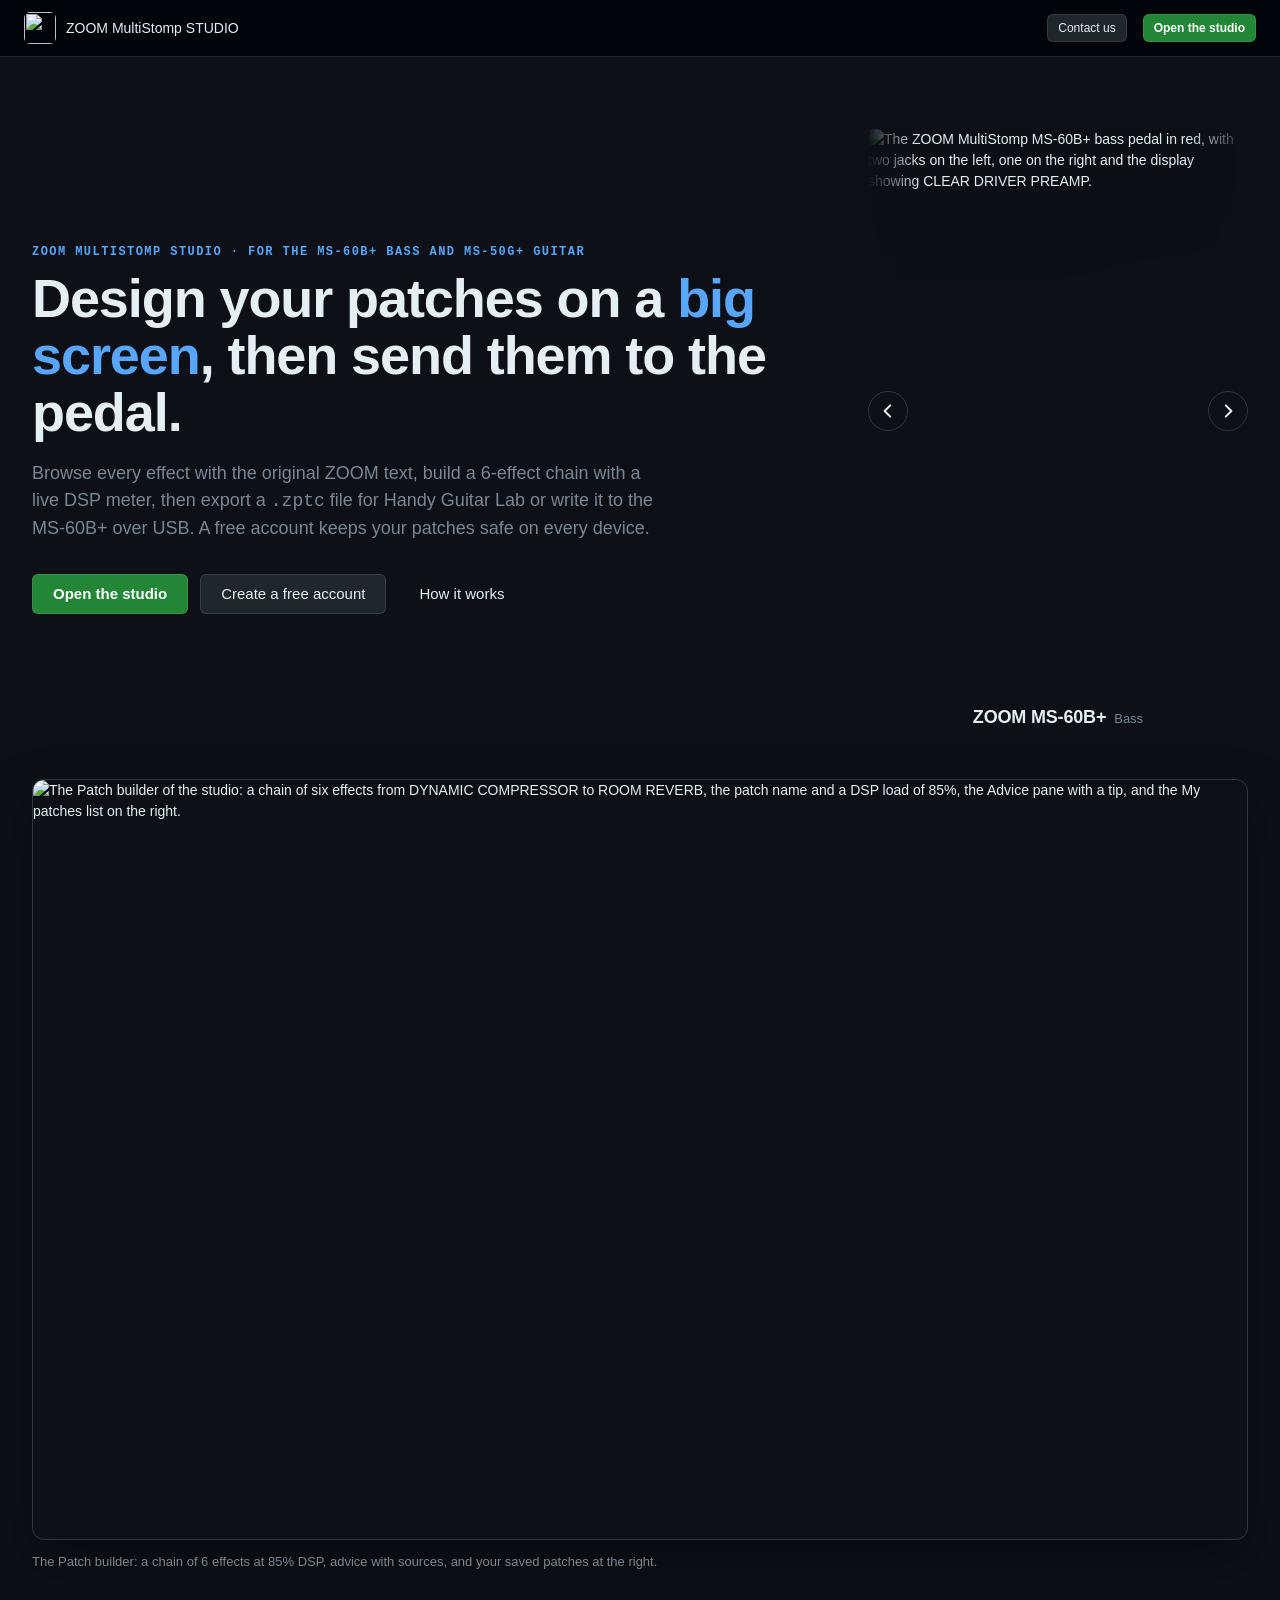
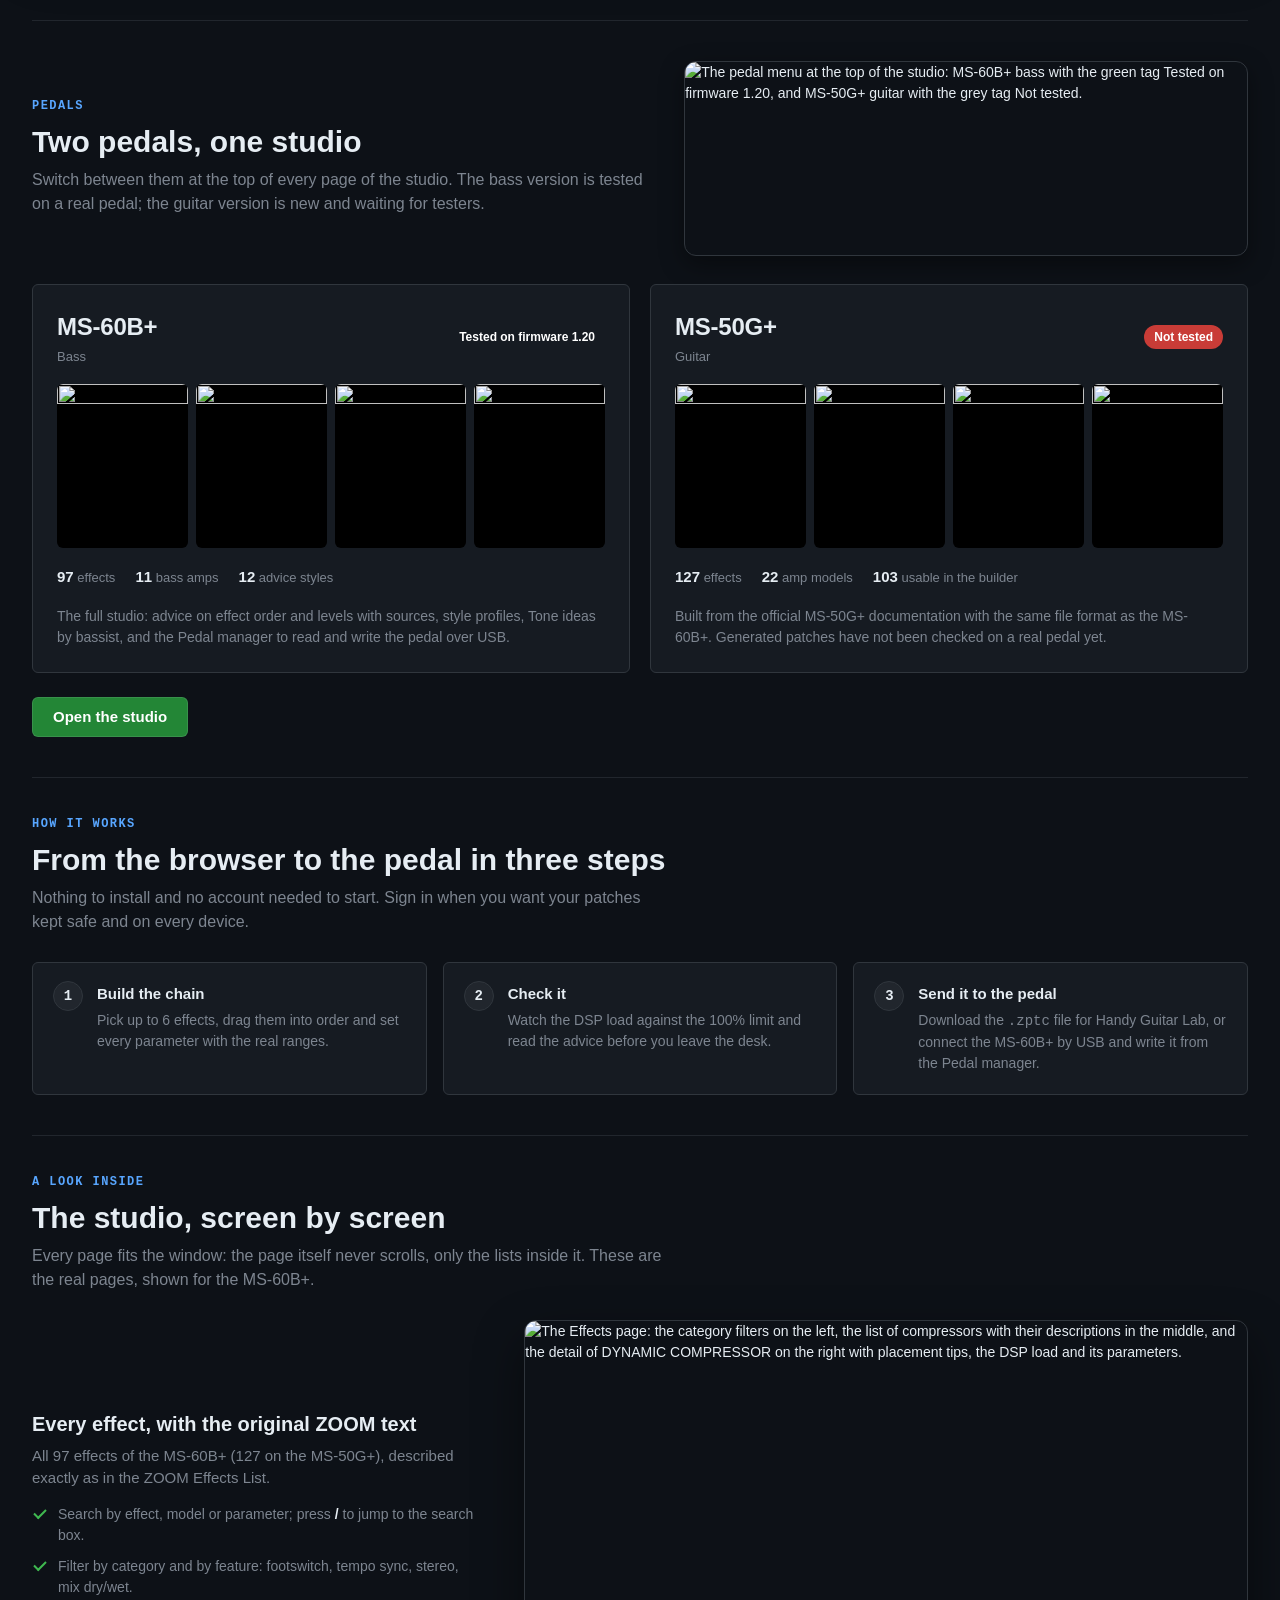
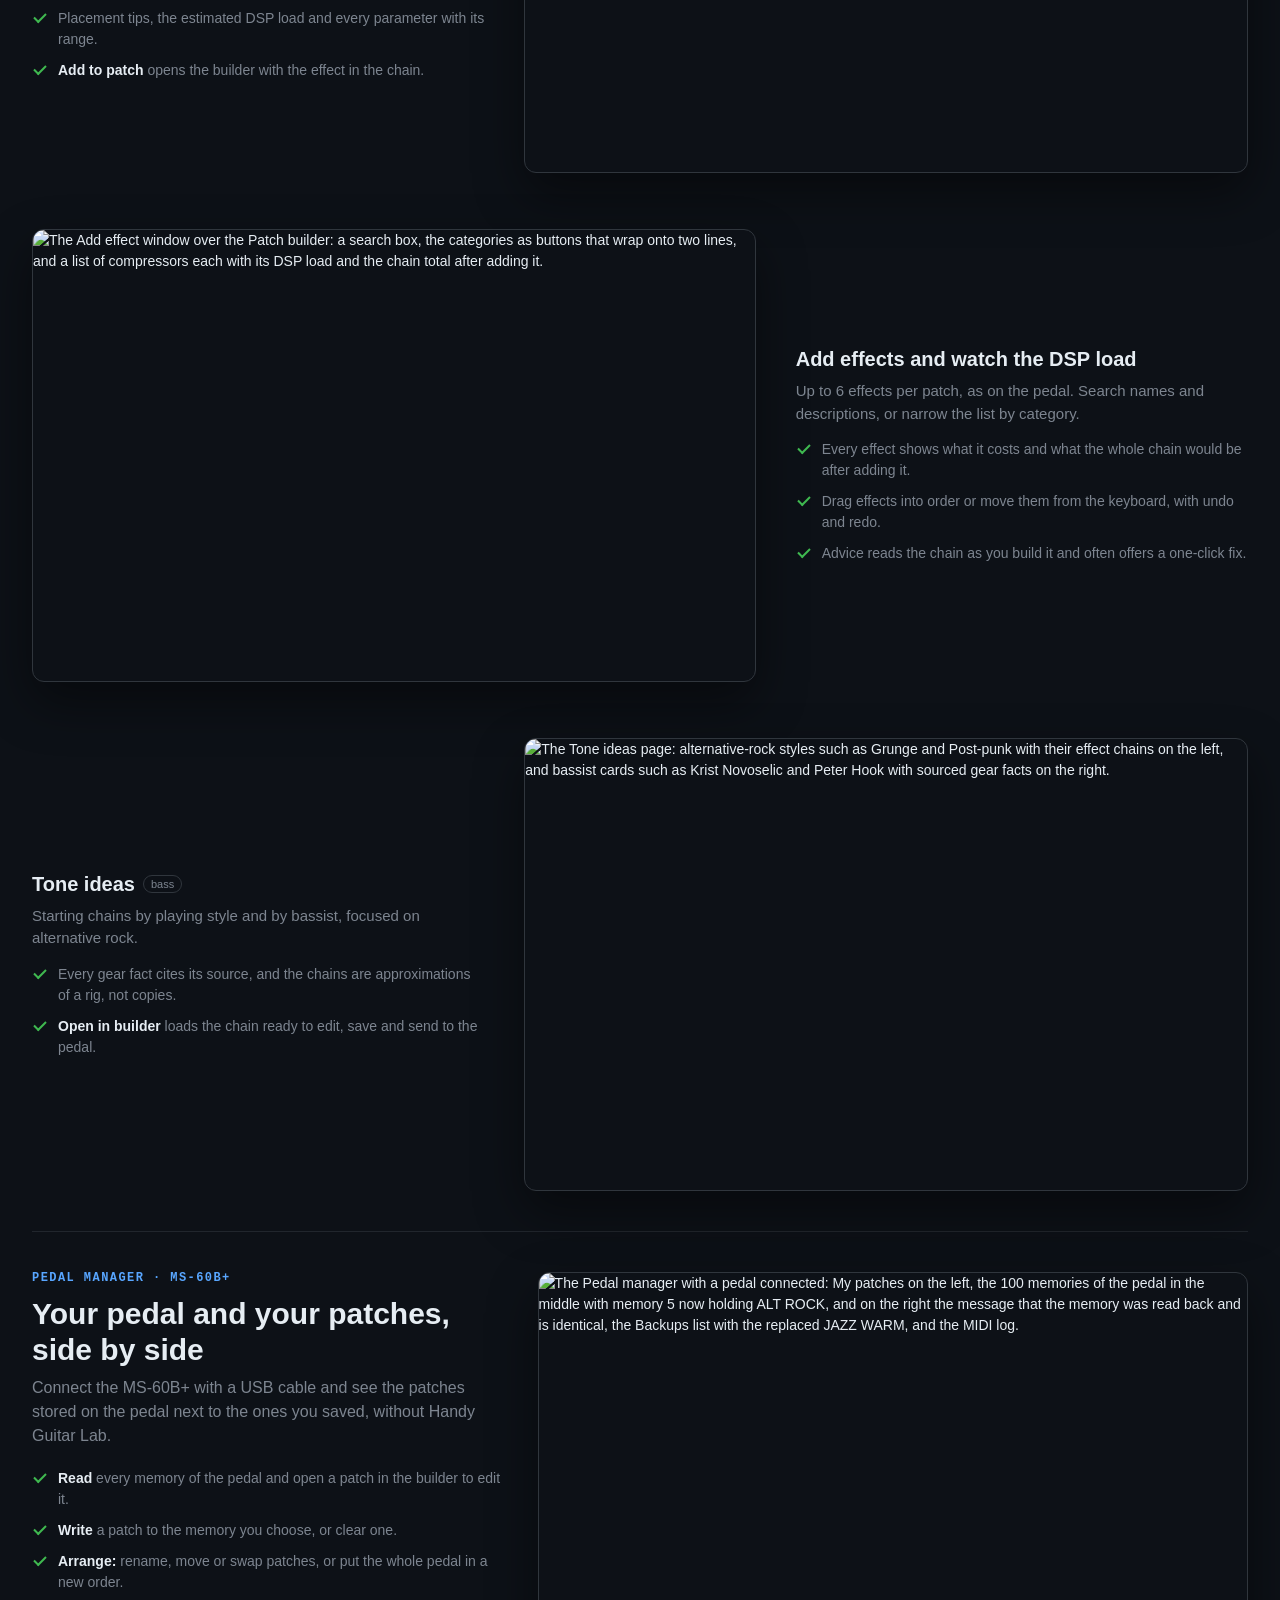
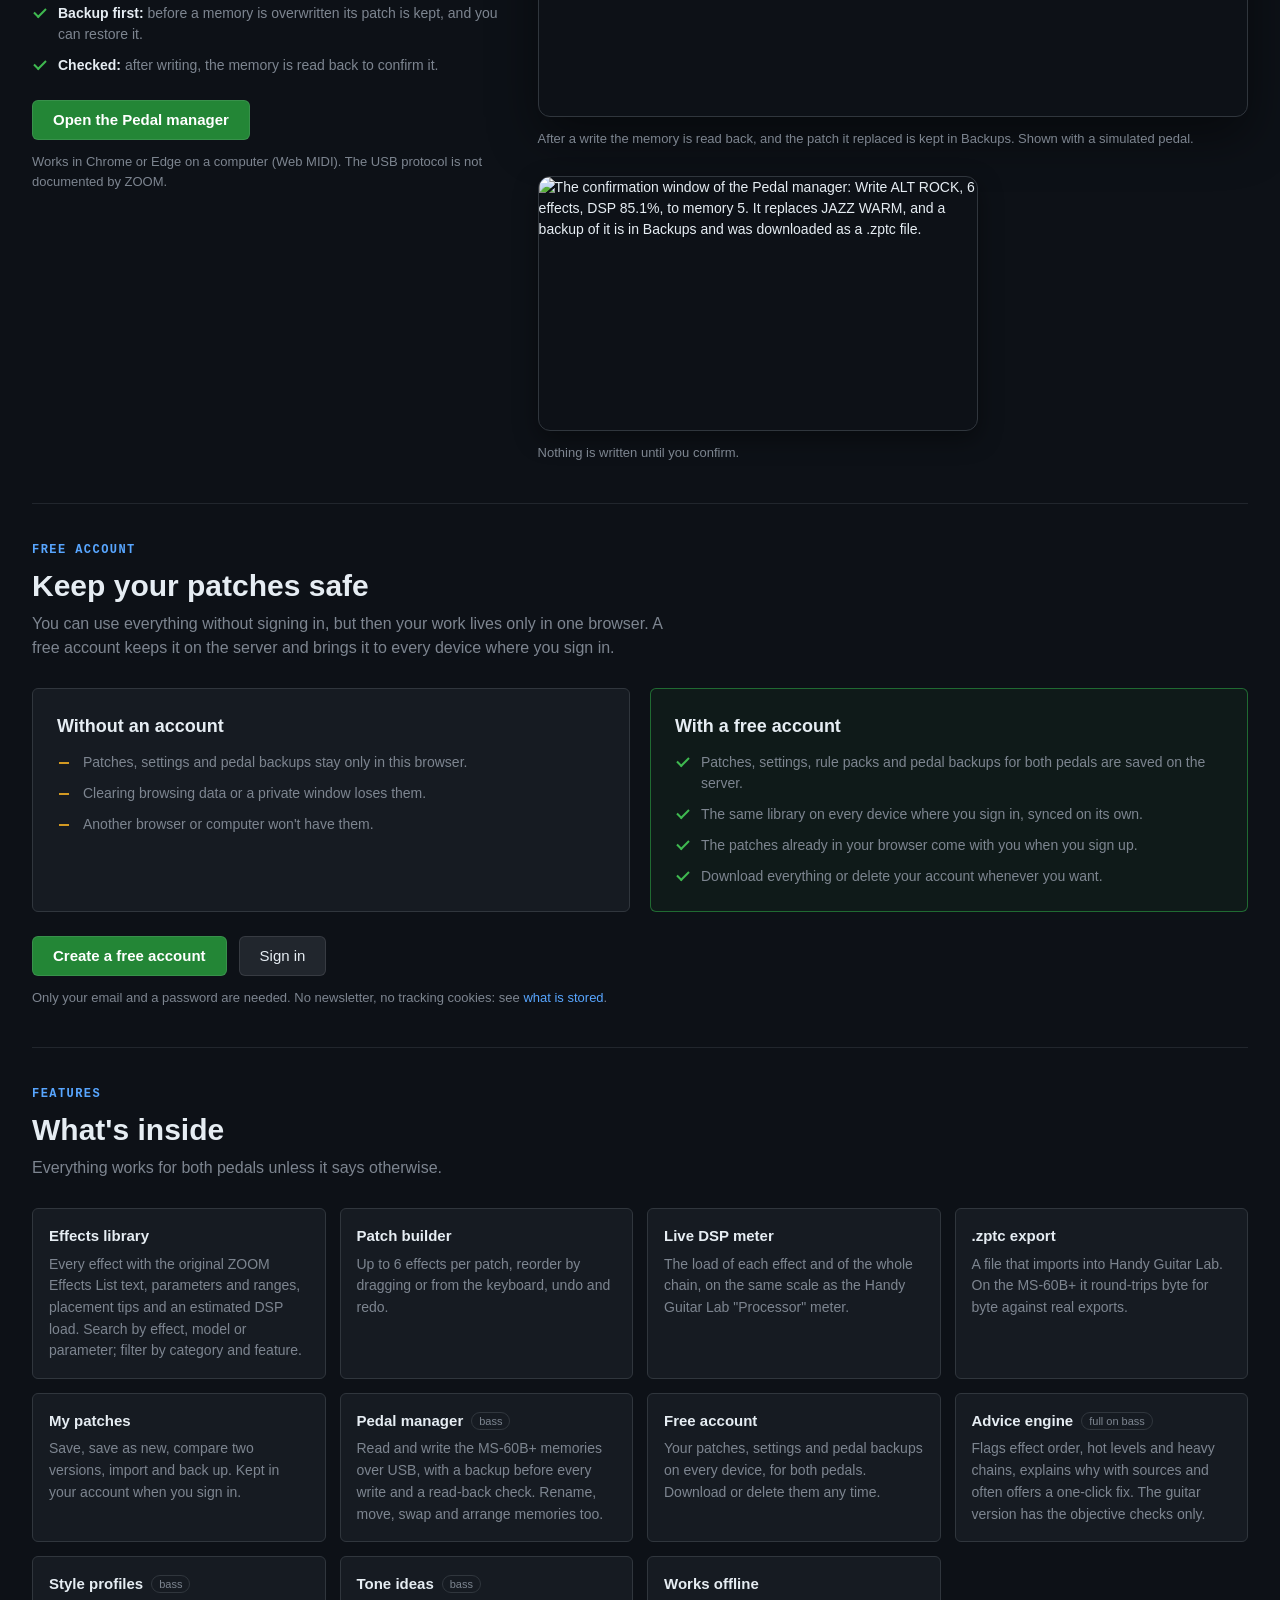
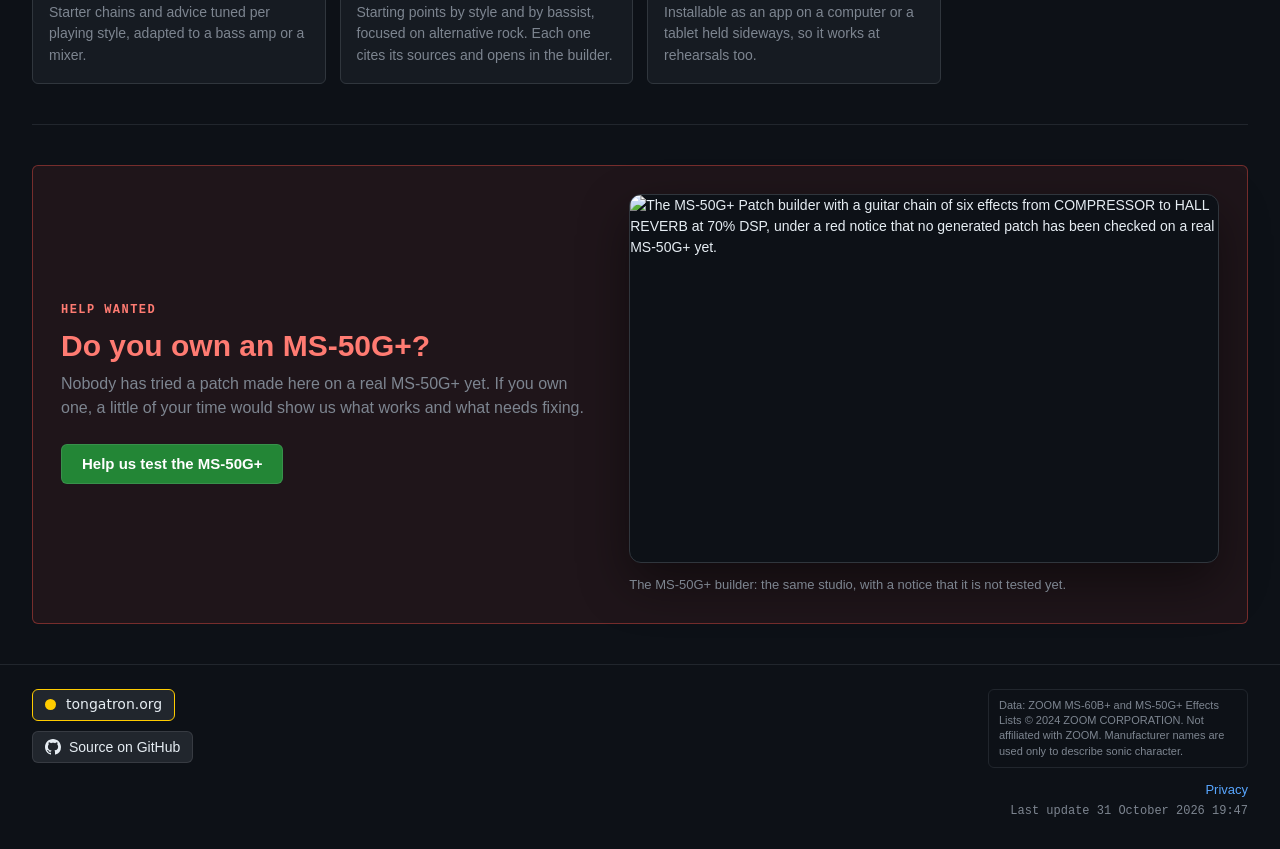
==== site/index.html @ 9f729805 "Add pedal to My patches sync" ====
<!doctype html>
<html lang="en" data-color-mode="dark">
  <head>
    <meta charset="utf-8" />
    <!-- Home. Old links to the root of the MS-60B+ (patch links with ?add=... or an effect #fragment) still go to /ms-60b/. -->
    <script>if (location.search || location.hash) location.replace('ms-60b/' + location.search + location.hash);</script>
    <meta name="viewport" content="width=device-width, initial-scale=1" />
    <meta name="description" content="Free online patch editor for the ZOOM MS-60B+ bass and MS-50G+ guitar MultiStomp pedals: browse every effect, build patches with a live DSP meter and smart advice, export .zptc files for Handy Guitar Lab and manage the pedal over USB." />
    <link rel="canonical" href="https://zoommultistompstudio.tongatron.org/" />
    <meta name="robots" content="index, follow, max-image-preview:large" />
    <meta property="og:type" content="website" />
    <meta property="og:site_name" content="ZOOM MultiStomp Studio" />
    <meta property="og:title" content="ZOOM MS-60B+ and MS-50G+ patch editor — MultiStomp Studio" />
    <meta property="og:description" content="Free online patch editor for the ZOOM MS-60B+ bass and MS-50G+ guitar MultiStomp pedals: browse every effect, build patches with a live DSP meter and smart advice, export .zptc files for Handy Guitar Lab and manage the pedal over USB." />
    <meta property="og:url" content="https://zoommultistompstudio.tongatron.org/" />
    <meta property="og:image" content="https://zoommultistompstudio.tongatron.org/og-image.jpg" />
    <meta property="og:image:width" content="1200" />
    <meta property="og:image:height" content="675" />
    <meta property="og:image:alt" content="ZOOM MultiStomp STUDIO: build patches, save presets, load to the pedal. A favorites list and the Patch Editor next to a red ZOOM MS-60B+ pedal, for the MS-60B+ bass and MS-50G+ guitar." />
    <meta name="twitter:card" content="summary_large_image" />
    <meta name="twitter:title" content="ZOOM MS-60B+ and MS-50G+ patch editor — MultiStomp Studio" />
    <meta name="twitter:description" content="Free online patch editor for the ZOOM MS-60B+ bass and MS-50G+ guitar MultiStomp pedals: browse every effect, build patches with a live DSP meter and smart advice, export .zptc files for Handy Guitar Lab and manage the pedal over USB." />
    <meta name="twitter:image" content="https://zoommultistompstudio.tongatron.org/og-image.jpg" />
    <meta name="theme-color" content="#0d1117" />
    <title>ZOOM MS-60B+ and MS-50G+ patch editor — MultiStomp Studio</title>
    <link rel="icon" href="favicon.svg" type="image/svg+xml" />
    <link rel="stylesheet" href="styles.css?v=zoom71-20261030" />
    <link rel="stylesheet" href="theme.css?v=zoom48-20261027" />
    <style>
      .lp section { padding: 40px 0; }
      .lp section + section { border-top: 1px solid var(--border-muted); }
      .lp-eyebrow { margin: 0 0 12px; font: 600 12px/1 var(--mono); letter-spacing: .12em; text-transform: uppercase; color: var(--accent-fg); }
      .lp h2 { margin: 0 0 8px; font-size: clamp(22px, 3.2vw, 30px); line-height: 1.2; }
      .lp-lead { max-width: 640px; margin: 0 0 28px; font-size: 16px; color: var(--fg-muted); }

      /* Hero */
      .lp .lp-hero { padding: 72px 0 48px; }
      .lp-hero h1 { max-width: 820px; margin: 0 0 20px; font-size: clamp(34px, 6.4vw, 60px); line-height: 1.05; letter-spacing: -.02em; }
      .lp-hero h1 em { font-style: normal; color: var(--accent-fg); }
      .lp-hero .lp-lead { font-size: 18px; margin-bottom: 32px; }
      .lp-hero-grid { display: grid; grid-template-columns: minmax(0, 1fr) minmax(240px, 380px); gap: 48px; align-items: center; }
      .lp-hero-grid h1 { font-size: clamp(32px, 4.6vw, 54px); }
      /* Pedal carousel: the cut-outs have no background and share one size, so they stack in one grid cell and cross-fade. */
      .lp-hero-pedal { margin: 0; }
      .lp-pedal-stage { position: relative; display: grid; }
      /* The cables fade out instead of ending at the image edge. */
      .lp-pedal-img { grid-area: 1 / 1; display: block; width: 100%; height: auto; opacity: 0; visibility: hidden; transition: opacity .35s ease, visibility 0s linear .35s; -webkit-mask-image: linear-gradient(to right, transparent, #000 14%, #000 84%, transparent); mask-image: linear-gradient(to right, transparent, #000 14%, #000 84%, transparent); filter: drop-shadow(0 24px 32px rgba(0, 0, 0, .5)); }
      .lp-pedal-img.is-active { opacity: 1; visibility: visible; transition-delay: 0s; }
      .lp-pedal-nav { position: absolute; top: 50%; z-index: 1; display: grid; place-items: center; width: 40px; height: 40px; padding: 0; margin-top: -20px; border: 1px solid var(--border); border-radius: 50%; color: var(--fg); background: rgba(13, 17, 23, .72); cursor: pointer; transition: background .12s, border-color .12s; }
      .lp-pedal-nav:hover { background: var(--bg-muted); border-color: var(--fg-muted); }
      .lp-pedal-nav:focus-visible { outline: 2px solid var(--accent-fg); outline-offset: 2px; }
      .lp-pedal-nav[hidden] { display: none; }
      .lp-pedal-nav--prev { left: 0; }
      .lp-pedal-nav--next { right: 0; }
      .lp-pedal-nav svg { width: 18px; height: 18px; }
      .lp-pedal-caption { margin-top: 12px; text-align: center; }
      .lp-pedal-name { font-size: 18px; font-weight: 600; letter-spacing: -.01em; color: var(--fg); }
      .lp-pedal-name small { margin-left: 8px; font-size: 13px; font-weight: 500; letter-spacing: 0; color: var(--fg-muted); }
      @media (prefers-reduced-motion: reduce) { .lp-pedal-img { transition: none; } }
      @media (max-width: 767px) { .lp-hero-grid { grid-template-columns: 1fr; gap: 32px; } .lp-hero-pedal { max-width: 300px; margin: 0 auto; } }
      .lp-cta { display: flex; flex-wrap: wrap; gap: 12px; }
      .lp-cta .btn { height: 40px; padding: 0 20px; font-size: 15px; }

      /* Pedal cards */
      .lp-pedals { display: grid; grid-template-columns: repeat(auto-fit, minmax(300px, 1fr)); gap: 20px; }
      .lp-pedal { display: flex; flex-direction: column; gap: 18px; padding: 24px; border: 1px solid var(--border); border-radius: var(--radius); background: var(--bg-subtle); transition: border-color .12s; }
      .lp-pedal-head { display: flex; align-items: center; justify-content: space-between; gap: 12px; flex-wrap: wrap; }
      .lp-pedal h3 { margin: 0; font-size: 24px; letter-spacing: -.01em; }
      .lp-pedal h3 small { display: block; margin-top: 2px; font-size: 13px; font-weight: 500; color: var(--fg-muted); letter-spacing: 0; }
      .lp-badge { display: inline-flex; align-items: center; height: 24px; padding: 0 10px; border-radius: 2em; font-size: 12px; font-weight: 600; white-space: nowrap; }
      .lp-badge--ok { color: #fff; background: var(--primary); }
      .lp-badge--untested { color: #fff; background: #c93c37; }
      .lp-strip { display: grid; grid-template-columns: repeat(4, 1fr); gap: 8px; }
      .lp-strip img { width: 100%; height: auto; aspect-ratio: 4 / 5; border-radius: var(--radius); background: #000; }
      .lp-facts { display: flex; flex-wrap: wrap; gap: 8px 20px; margin: 0; padding: 0; list-style: none; font-size: 13px; color: var(--fg-muted); }
      .lp-facts strong { color: var(--fg); font-size: 15px; }
      .lp-pedal p { margin: 0; font-size: 14px; color: var(--fg-muted); }

      /* Steps */
      .lp-steps { display: grid; grid-template-columns: repeat(auto-fit, minmax(220px, 1fr)); gap: 16px; margin: 0; padding: 0; list-style: none; counter-reset: step; }
      .lp-steps li { position: relative; padding: 20px 20px 20px 64px; border: 1px solid var(--border); border-radius: var(--radius); background: var(--bg-subtle); counter-increment: step; }
      .lp-steps li::before { content: counter(step); position: absolute; left: 20px; top: 18px; display: grid; place-items: center; width: 30px; height: 30px; border-radius: 50%; font: 600 14px/1 var(--mono); color: var(--fg); background: var(--bg-muted); border: 1px solid var(--border); }
      .lp-steps h3 { margin: 0 0 4px; font-size: 15px; }
      .lp-steps p { margin: 0; font-size: 14px; color: var(--fg-muted); }

      /* Features */
      .lp-grid { display: grid; grid-template-columns: repeat(auto-fill, minmax(250px, 1fr)); gap: 14px; }
      .lp-card { padding: 16px; border: 1px solid var(--border); border-radius: var(--radius); background: var(--bg-subtle); }
      .lp-card h3 { display: flex; align-items: center; gap: 8px; flex-wrap: wrap; margin: 0 0 6px; font-size: 15px; color: var(--fg); }
      .lp-card h3 .Label { height: 18px; font-size: 11px; color: var(--fg-muted); }
      .lp-card p { margin: 0; font-size: 14px; color: var(--fg-muted); line-height: 1.55; }

      /* Testers */
      .lp-testers { display: grid; grid-template-columns: minmax(0, 1fr) minmax(0, 1.1fr); gap: 32px; align-items: center; padding: 28px; border: 1px solid rgba(248, 81, 73, .4); border-radius: var(--radius); background: rgba(248, 81, 73, .08); }
      .lp-testers .lp-eyebrow, .lp-testers h2 { color: #ff7b72; }
      .lp-testers .lp-lead { margin: 0 0 24px; }
      @media (max-width: 767px) { .lp-testers { grid-template-columns: 1fr; padding: 20px; } }

      /* Pedal manager */
      .lp-split { display: grid; grid-template-columns: minmax(0, 1.1fr) minmax(0, 1fr); gap: 32px; align-items: center; }
      @media (max-width: 767px) { .lp-split { grid-template-columns: 1fr; gap: 20px; } }
      .lp-split .lp-lead { margin-bottom: 20px; }
      .lp-checks { margin: 0 0 24px; padding: 0; list-style: none; display: grid; gap: 10px; font-size: 14px; color: var(--fg-muted); }
      .lp-checks li { position: relative; padding-left: 26px; }
      .lp-checks li::before { content: ""; position: absolute; left: 2px; top: 5px; width: 12px; height: 7px; border-left: 2px solid #3fb950; border-bottom: 2px solid #3fb950; transform: rotate(-45deg); }
      .lp-checks b { color: var(--fg); font-weight: 600; }
      /* Account */
      .lp-account { display: grid; grid-template-columns: repeat(auto-fit, minmax(280px, 1fr)); gap: 20px; margin-bottom: 24px; }
      .lp-plan { display: flex; flex-direction: column; gap: 12px; padding: 24px; border: 1px solid var(--border); border-radius: var(--radius); background: var(--bg-subtle); }
      .lp-plan--account { border-color: rgba(46, 160, 67, .6); background: rgba(46, 160, 67, .07); }
      .lp-plan h3 { margin: 0; font-size: 18px; }
      .lp-plan .lp-checks { margin: 0; }
      .lp-plan--local .lp-checks li::before { border-color: #d29922; border-left-width: 0; border-bottom-width: 0; border-top: 2px solid #d29922; width: 10px; height: 0; transform: none; top: 10px; }
      .lp-note { margin: 12px 0 0; font-size: 13px; color: var(--fg-muted); }
      /* Links */

      /* Screenshots of the studio */
      .lp-shot { margin: 0; }
      .lp-shot img { display: block; width: 100%; height: auto; border: 1px solid var(--border); border-radius: calc(var(--radius) * 2); background: var(--bg); box-shadow: 0 20px 50px rgba(0, 0, 0, .45); }
      .lp-shot figcaption { margin-top: 12px; font-size: 13px; color: var(--fg-muted); }
      .lp-hero .lp-shot { margin-top: 48px; }
      .lp-shot--small img { box-shadow: 0 8px 24px rgba(0, 0, 0, .4); }
      .lp-split--wide { grid-template-columns: minmax(0, 1fr) minmax(0, 1.5fr); align-items: start; }
      .lp-stack { display: grid; gap: 28px; }
      .lp-shot--dialog { max-width: 440px; }
      .lp-tour { display: grid; gap: 56px; margin-top: 12px; }
      .lp-tour-row { display: grid; grid-template-columns: minmax(0, 1fr) minmax(0, 1.6fr); gap: 40px; align-items: center; }
      .lp-tour-row--flip { grid-template-columns: minmax(0, 1.6fr) minmax(0, 1fr); }
      .lp-tour-row--flip .lp-tour-text { order: 2; }
      .lp-tour-text h3 { display: flex; align-items: center; gap: 8px; flex-wrap: wrap; margin: 0 0 8px; font-size: 20px; line-height: 1.25; }
      .lp-tour-text h3 .Label { height: 18px; font-size: 11px; color: var(--fg-muted); }
      .lp-tour-text p { margin: 0 0 14px; font-size: 15px; color: var(--fg-muted); }
      .lp-tour-text .lp-checks { margin-bottom: 0; }
      @media (max-width: 767px) {
        .lp-tour-row, .lp-tour-row--flip { grid-template-columns: 1fr; gap: 16px; }
        .lp-tour-row--flip .lp-tour-text { order: 0; }
        .lp-split--wide { grid-template-columns: 1fr; }
      }
    </style>
      <script defer src="https://analytics.tongatron.org/script.js" data-website-id="b2709fd6-df71-4f36-9439-89654b04f57e"></script>
      <script type="application/ld+json">{"@context":"https://schema.org","@graph":[{"@type":"WebSite","@id":"https://zoommultistompstudio.tongatron.org/#website","name":"ZOOM MultiStomp Studio","url":"https://zoommultistompstudio.tongatron.org/","inLanguage":"en","description":"Patch editor, effects library and USB manager for the ZOOM MS-60B+ bass and MS-50G+ guitar MultiStomp pedals."},{"@type":"WebApplication","@id":"https://zoommultistompstudio.tongatron.org/#app","name":"ZOOM MultiStomp Studio","url":"https://zoommultistompstudio.tongatron.org/","applicationCategory":"MultimediaApplication","operatingSystem":"Any (modern browser; USB manager needs Chrome or Edge)","browserRequirements":"Window of at least 800 × 640 px","isAccessibleForFree":true,"offers":{"@type":"Offer","price":"0","priceCurrency":"EUR"},"inLanguage":"en","description":"Browse every effect of the ZOOM MS-60B+ and MS-50G+, build patches with a live DSP meter and advice, export .zptc files for Handy Guitar Lab and manage the MS-60B+ over USB.","keywords":"ZOOM MS-60B+, ZOOM MS-50G+, MultiStomp, patch editor, effects list, Handy Guitar Lab, zptc","isPartOf":{"@id":"https://zoommultistompstudio.tongatron.org/#website"},"sameAs":["https://github.com/tongatron/ZOOM-MultiStomp-Patch-Studio"]}]}</script>
  </head>
  <body>
    <header class="gh-header">
      <a class="gh-brand" href="./" aria-label="ZOOM MultiStomp Studio, home">
        <img src="favicon.svg" alt="" width="32" height="32" />
        <span class="gh-brand-name">ZOOM MultiStomp <span>STUDIO</span></span>
      </a>
      <span class="gh-spacer"></span>
      <button class="btn btn-sm gh-header-link" type="button" data-report="contact" data-intro="Write to the person who makes this site: a question, an idea, or an offer to help.">Contact us</button>
      <a class="btn btn-sm btn-primary gh-header-link" href="ms-60b/">Open the studio</a>
    </header>

    <main class="container lp">
      <section class="lp-hero">
        <div class="lp-hero-grid">
          <div class="lp-hero-text">
            <p class="lp-eyebrow">ZOOM MultiStomp Studio · for the MS-60B+ bass and MS-50G+ guitar</p>
            <h1>Design your patches on a <em>big screen</em>, then send them to the pedal.</h1>
            <p class="lp-lead">Browse every effect with the original ZOOM text, build a 6-effect chain with a live DSP meter, then export a <code>.zptc</code> file for Handy Guitar Lab or write it to the MS-60B+ over USB. A free account keeps your patches safe on every device.</p>
            <div class="lp-cta">
              <a class="btn btn-primary" href="ms-60b/">Open the studio</a>
              <a class="btn" href="/register?next=/ms-60b/builder.html">Create a free account</a>
              <a class="btn btn-invisible" href="#how">How it works</a>
            </div>
          </div>
          <figure class="lp-hero-pedal" role="group" aria-roledescription="carousel" aria-label="The two supported pedals">
            <div class="lp-pedal-stage">
              <img class="lp-pedal-img is-active" src="landing/pedal-ms60b.webp" alt="The ZOOM MultiStomp MS-60B+ bass pedal in red, with two jacks on the left, one on the right and the display showing CLEAR DRIVER PREAMP." width="854" height="1266" fetchpriority="high" />
              <img class="lp-pedal-img" src="landing/pedal-ms50g.webp" alt="The ZOOM MultiStomp MS-50G+ guitar pedal in white, with two jacks on the left, one on the right and the display showing KRAMPUS DRIVE." width="854" height="1266" aria-hidden="true" />
              <button class="lp-pedal-nav lp-pedal-nav--prev" type="button" aria-label="Previous pedal" hidden><svg viewBox="0 0 16 16" aria-hidden="true"><path fill="none" stroke="currentColor" stroke-width="1.8" stroke-linecap="round" stroke-linejoin="round" d="M10 3 5 8l5 5"/></svg></button>
              <button class="lp-pedal-nav lp-pedal-nav--next" type="button" aria-label="Next pedal" hidden><svg viewBox="0 0 16 16" aria-hidden="true"><path fill="none" stroke="currentColor" stroke-width="1.8" stroke-linecap="round" stroke-linejoin="round" d="m6 3 5 5-5 5"/></svg></button>
            </div>
            <figcaption class="lp-pedal-caption" aria-live="polite">
              <span class="lp-pedal-name">ZOOM MS-60B+<small>Bass</small></span>
              <span class="lp-pedal-name" hidden>ZOOM MS-50G+<small>Guitar</small></span>
            </figcaption>
          </figure>
        </div>
        <figure class="lp-shot">
          <img src="landing/shots/builder.webp" alt="The Patch builder of the studio: a chain of six effects from DYNAMIC COMPRESSOR to ROOM REVERB, the patch name and a DSP load of 85%, the Advice pane with a tip, and the My patches list on the right." width="1920" height="1200" fetchpriority="high" />
          <figcaption>The Patch builder: a chain of 6 effects at 85% DSP, advice with sources, and your saved patches at the right.</figcaption>
        </figure>
      </section>

      <section id="pedals" aria-labelledby="pedals-title">
        <div class="lp-split" style="margin-bottom: 28px;">
          <div>
            <p class="lp-eyebrow">Pedals</p>
            <h2 id="pedals-title">Two pedals, one studio</h2>
            <p class="lp-lead" style="margin-bottom: 0;">Switch between them at the top of every page of the studio. The bass version is tested on a real pedal; the guitar version is new and waiting for testers.</p>
          </div>
          <figure class="lp-shot lp-shot--small">
            <img src="landing/shots/menu.webp" alt="The pedal menu at the top of the studio: MS-60B+ bass with the green tag Tested on firmware 1.20, and MS-50G+ guitar with the grey tag Not tested." width="960" height="330" loading="lazy" />
          </figure>
        </div>
        <div class="lp-pedals">
          <article class="lp-pedal">
            <div class="lp-pedal-head">
              <h3>MS-60B+<small>Bass</small></h3>
              <span class="lp-badge lp-badge--ok">Tested on firmware 1.20</span>
            </div>
            <div class="lp-strip" aria-hidden="true">
              <img src="ms-60b/assets/effects/fx-000.png" alt="" width="102" height="128" loading="lazy" />
              <img src="ms-60b/assets/effects/fx-030.png" alt="" width="102" height="128" loading="lazy" />
              <img src="ms-60b/assets/effects/fx-065.png" alt="" width="102" height="128" loading="lazy" />
              <img src="ms-60b/assets/effects/fx-087.png" alt="" width="102" height="128" loading="lazy" />
            </div>
            <ul class="lp-facts">
              <li><strong>97</strong> effects</li>
              <li><strong>11</strong> bass amps</li>
              <li><strong>12</strong> advice styles</li>
            </ul>
            <p>The full studio: advice on effect order and levels with sources, style profiles, Tone ideas by bassist, and the Pedal manager to read and write the pedal over USB.</p>
          </article>

          <article class="lp-pedal lp-pedal--untested">
            <div class="lp-pedal-head">
              <h3>MS-50G+<small>Guitar</small></h3>
              <span class="lp-badge lp-badge--untested">Not tested</span>
            </div>
            <div class="lp-strip" aria-hidden="true">
              <img src="ms-50g/assets/effects/fx-010.png" alt="" width="102" height="128" loading="lazy" />
              <img src="ms-50g/assets/effects/fx-041.png" alt="" width="102" height="128" loading="lazy" />
              <img src="ms-50g/assets/effects/fx-052.png" alt="" width="102" height="128" loading="lazy" />
              <img src="ms-50g/assets/effects/fx-101.png" alt="" width="102" height="128" loading="lazy" />
            </div>
            <ul class="lp-facts">
              <li><strong>127</strong> effects</li>
              <li><strong>22</strong> amp models</li>
              <li><strong>103</strong> usable in the builder</li>
            </ul>
            <p>Built from the official MS-50G+ documentation with the same file format as the MS-60B+. Generated patches have not been checked on a real pedal yet.</p>
          </article>
        </div>
        <div class="lp-cta" style="margin-top: 24px;">
          <a class="btn btn-primary" href="ms-60b/">Open the studio</a>
        </div>
      </section>

      <section id="how" aria-labelledby="how-title">
        <p class="lp-eyebrow">How it works</p>
        <h2 id="how-title">From the browser to the pedal in three steps</h2>
        <p class="lp-lead">Nothing to install and no account needed to start. Sign in when you want your patches kept safe and on every device.</p>
        <ol class="lp-steps">
          <li><h3>Build the chain</h3><p>Pick up to 6 effects, drag them into order and set every parameter with the real ranges.</p></li>
          <li><h3>Check it</h3><p>Watch the DSP load against the 100% limit and read the advice before you leave the desk.</p></li>
          <li><h3>Send it to the pedal</h3><p>Download the <code>.zptc</code> file for Handy Guitar Lab, or connect the MS-60B+ by USB and write it from the Pedal manager.</p></li>
        </ol>
      </section>

      <section id="tour" aria-labelledby="tour-title">
        <p class="lp-eyebrow">A look inside</p>
        <h2 id="tour-title">The studio, screen by screen</h2>
        <p class="lp-lead">Every page fits the window: the page itself never scrolls, only the lists inside it. These are the real pages, shown for the MS-60B+.</p>
        <div class="lp-tour">
          <div class="lp-tour-row">
            <div class="lp-tour-text">
              <h3>Every effect, with the original ZOOM text</h3>
              <p>All 97 effects of the MS-60B+ (127 on the MS-50G+), described exactly as in the ZOOM Effects List.</p>
              <ul class="lp-checks">
                <li>Search by effect, model or parameter; press <b>/</b> to jump to the search box.</li>
                <li>Filter by category and by feature: footswitch, tempo sync, stereo, mix dry/wet.</li>
                <li>Placement tips, the estimated DSP load and every parameter with its range.</li>
                <li><b>Add to patch</b> opens the builder with the effect in the chain.</li>
              </ul>
            </div>
            <figure class="lp-shot">
              <img src="landing/shots/effects.webp" alt="The Effects page: the category filters on the left, the list of compressors with their descriptions in the middle, and the detail of DYNAMIC COMPRESSOR on the right with placement tips, the DSP load and its parameters." width="1920" height="1200" loading="lazy" />
            </figure>
          </div>

          <div class="lp-tour-row lp-tour-row--flip">
            <div class="lp-tour-text">
              <h3>Add effects and watch the DSP load</h3>
              <p>Up to 6 effects per patch, as on the pedal. Search names and descriptions, or narrow the list by category.</p>
              <ul class="lp-checks">
                <li>Every effect shows what it costs and what the whole chain would be after adding it.</li>
                <li>Drag effects into order or move them from the keyboard, with undo and redo.</li>
                <li>Advice reads the chain as you build it and often offers a one-click fix.</li>
              </ul>
            </div>
            <figure class="lp-shot">
              <img src="landing/shots/add-effect.webp" alt="The Add effect window over the Patch builder: a search box, the categories as buttons that wrap onto two lines, and a list of compressors each with its DSP load and the chain total after adding it." width="1920" height="1200" loading="lazy" />
            </figure>
          </div>

          <div class="lp-tour-row">
            <div class="lp-tour-text">
              <h3>Tone ideas <span class="Label">bass</span></h3>
              <p>Starting chains by playing style and by bassist, focused on alternative rock.</p>
              <ul class="lp-checks">
                <li>Every gear fact cites its source, and the chains are approximations of a rig, not copies.</li>
                <li><b>Open in builder</b> loads the chain ready to edit, save and send to the pedal.</li>
              </ul>
            </div>
            <figure class="lp-shot">
              <img src="landing/shots/tones.webp" alt="The Tone ideas page: alternative-rock styles such as Grunge and Post-punk with their effect chains on the left, and bassist cards such as Krist Novoselic and Peter Hook with sourced gear facts on the right." width="1920" height="1200" loading="lazy" />
            </figure>
          </div>
        </div>
      </section>

      <section id="pedal-manager" aria-labelledby="pm-title">
        <div class="lp-split lp-split--wide">
          <div>
            <p class="lp-eyebrow">Pedal manager · MS-60B+</p>
            <h2 id="pm-title">Your pedal and your patches, side by side</h2>
            <p class="lp-lead">Connect the MS-60B+ with a USB cable and see the patches stored on the pedal next to the ones you saved, without Handy Guitar Lab.</p>
            <ul class="lp-checks">
              <li><b>Read</b> every memory of the pedal and open a patch in the builder to edit it.</li>
              <li><b>Write</b> a patch to the memory you choose, or clear one.</li>
              <li><b>Arrange:</b> rename, move or swap patches, or put the whole pedal in a new order.</li>
              <li><b>Backup first:</b> before a memory is overwritten its patch is kept, and you can restore it.</li>
              <li><b>Checked:</b> after writing, the memory is read back to confirm it.</li>
            </ul>
            <div class="lp-cta">
              <a class="btn btn-primary" href="ms-60b/pedal-manager.html">Open the Pedal manager</a>
            </div>
            <p class="lp-note">Works in Chrome or Edge on a computer (Web MIDI). The USB protocol is not documented by ZOOM.</p>
          </div>
          <div class="lp-stack">
            <figure class="lp-shot">
              <img src="landing/shots/pedal-manager.webp" alt="The Pedal manager with a pedal connected: My patches on the left, the 100 memories of the pedal in the middle with memory 5 now holding ALT ROCK, and on the right the message that the memory was read back and is identical, the Backups list with the replaced JAZZ WARM, and the MIDI log." width="1920" height="1200" loading="lazy" />
              <figcaption>After a write the memory is read back, and the patch it replaced is kept in Backups. Shown with a simulated pedal.</figcaption>
            </figure>
            <figure class="lp-shot lp-shot--small lp-shot--dialog">
              <img src="landing/shots/pedal-write.webp" alt="The confirmation window of the Pedal manager: Write ALT ROCK, 6 effects, DSP 85.1%, to memory 5. It replaces JAZZ WARM, and a backup of it is in Backups and was downloaded as a .zptc file." width="780" height="450" loading="lazy" />
              <figcaption>Nothing is written until you confirm.</figcaption>
            </figure>
          </div>
        </div>
      </section>

      <section id="account" aria-labelledby="account-title">
        <p class="lp-eyebrow">Free account</p>
        <h2 id="account-title">Keep your patches safe</h2>
        <p class="lp-lead">You can use everything without signing in, but then your work lives only in one browser. A free account keeps it on the server and brings it to every device where you sign in.</p>
        <div class="lp-account">
          <article class="lp-plan lp-plan--local">
            <h3>Without an account</h3>
            <ul class="lp-checks">
              <li>Patches, settings and pedal backups stay only in this browser.</li>
              <li>Clearing browsing data or a private window loses them.</li>
              <li>Another browser or computer won't have them.</li>
            </ul>
          </article>
          <article class="lp-plan lp-plan--account">
            <h3>With a free account</h3>
            <ul class="lp-checks">
              <li>Patches, settings, rule packs and pedal backups for both pedals are saved on the server.</li>
              <li>The same library on every device where you sign in, synced on its own.</li>
              <li>The patches already in your browser come with you when you sign up.</li>
              <li>Download everything or delete your account whenever you want.</li>
            </ul>
          </article>
        </div>
        <div class="lp-cta">
          <a class="btn btn-primary" href="/register?next=/ms-60b/builder.html">Create a free account</a>
          <a class="btn" href="/login?next=/ms-60b/builder.html">Sign in</a>
        </div>
        <p class="lp-note">Only your email and a password are needed. No newsletter, no tracking cookies: see <a href="privacy.html">what is stored</a>.</p>
      </section>

      <section aria-labelledby="features-title">
        <p class="lp-eyebrow">Features</p>
        <h2 id="features-title">What's inside</h2>
        <p class="lp-lead">Everything works for both pedals unless it says otherwise.</p>
        <div class="lp-grid">
          <article class="lp-card"><h3>Effects library</h3><p>Every effect with the original ZOOM Effects List text, parameters and ranges, placement tips and an estimated DSP load. Search by effect, model or parameter; filter by category and feature.</p></article>
          <article class="lp-card"><h3>Patch builder</h3><p>Up to 6 effects per patch, reorder by dragging or from the keyboard, undo and redo.</p></article>
          <article class="lp-card"><h3>Live DSP meter</h3><p>The load of each effect and of the whole chain, on the same scale as the Handy Guitar Lab "Processor" meter.</p></article>
          <article class="lp-card"><h3>.zptc export</h3><p>A file that imports into Handy Guitar Lab. On the MS-60B+ it round-trips byte for byte against real exports.</p></article>
          <article class="lp-card"><h3>My patches</h3><p>Save, save as new, compare two versions, import and back up. Kept in your account when you sign in.</p></article>
          <article class="lp-card"><h3>Pedal manager <span class="Label">bass</span></h3><p>Read and write the MS-60B+ memories over USB, with a backup before every write and a read-back check. Rename, move, swap and arrange memories too.</p></article>
          <article class="lp-card"><h3>Free account</h3><p>Your patches, settings and pedal backups on every device, for both pedals. Download or delete them any time.</p></article>
          <article class="lp-card"><h3>Advice engine <span class="Label">full on bass</span></h3><p>Flags effect order, hot levels and heavy chains, explains why with sources and often offers a one-click fix. The guitar version has the objective checks only.</p></article>
          <article class="lp-card"><h3>Style profiles <span class="Label">bass</span></h3><p>Starter chains and advice tuned per playing style, adapted to a bass amp or a mixer.</p></article>
          <article class="lp-card"><h3>Tone ideas <span class="Label">bass</span></h3><p>Starting points by style and by bassist, focused on alternative rock. Each one cites its sources and opens in the builder.</p></article>
          <article class="lp-card"><h3>Works offline</h3><p>Installable as an app on a computer or a tablet held sideways, so it works at rehearsals too.</p></article>
        </div>
      </section>

      <section aria-labelledby="testers-title">
        <div class="lp-testers">
          <div>
            <p class="lp-eyebrow">Help wanted</p>
            <h2 id="testers-title">Do you own an MS-50G+?</h2>
            <p class="lp-lead">Nobody has tried a patch made here on a real MS-50G+ yet. If you own one, a little of your time would show us what works and what needs fixing.</p>
            <div class="lp-cta"><a class="btn btn-primary" href="ms-50g/help.html">Help us test the MS-50G+</a></div>
          </div>
          <figure class="lp-shot">
            <img src="landing/shots/ms50g-builder.webp" alt="The MS-50G+ Patch builder with a guitar chain of six effects from COMPRESSOR to HALL REVERB at 70% DSP, under a red notice that no generated patch has been checked on a real MS-50G+ yet." width="1920" height="1200" loading="lazy" />
            <figcaption>The MS-50G+ builder: the same studio, with a notice that it is not tested yet.</figcaption>
          </figure>
        </div>
      </section>

    </main>

    <footer class="gh-footer container">
      <div class="gh-footer-left">
        <a class="site-badge A2" href="https://tongatron.org" target="_blank" rel="noreferrer" style="--accent:#ffcc00; font-family:system-ui; font-size:14px;"><span class="mark mark-dot"></span><span>tongatron.org</span></a>
        <a class="btn gh-repo" href="https://github.com/tongatron/ZOOM-MultiStomp-Patch-Studio" target="_blank" rel="noreferrer" aria-label="Source code on GitHub"><svg viewBox="0 0 16 16" width="16" height="16" aria-hidden="true"><path fill="currentColor" d="M8 0C3.58 0 0 3.58 0 8c0 3.54 2.29 6.53 5.47 7.59.4.07.55-.17.55-.38 0-.19-.01-.82-.01-1.49-2.01.37-2.53-.49-2.69-.94-.09-.23-.48-.94-.82-1.13-.28-.15-.68-.52-.01-.53.63-.01 1.08.58 1.23.82.72 1.21 1.87.87 2.33.66.07-.52.28-.87.51-1.07-1.78-.2-3.64-.89-3.64-3.95 0-.87.31-1.59.82-2.15-.08-.2-.36-1.02.08-2.12 0 0 .67-.21 2.2.82.64-.18 1.32-.27 2-.27.68 0 1.36.09 2 .27 1.53-1.04 2.2-.82 2.2-.82.44 1.1.16 1.92.08 2.12.51.56.82 1.27.82 2.15 0 3.07-1.87 3.75-3.65 3.95.29.25.54.73.54 1.48 0 1.07-.01 1.93-.01 2.2 0 .21.15.46.55.38A8.01 8.01 0 0 0 16 8c0-4.42-3.58-8-8-8Z"/></svg><span>Source on GitHub</span></a>
      </div>
      <div class="gh-footer-right">
        <span class="gh-data">Data: ZOOM MS-60B+ and MS-50G+ Effects Lists © 2024 ZOOM CORPORATION. Not affiliated with ZOOM. Manufacturer names are used only to describe sonic character.</span>
        <div class="gh-footer-meta">
          <a class="gh-privacy" href="privacy.html">Privacy</a>
          <time class="gh-updated" datetime="2026-10-31T18:47Z">Last update 31 October 2026 19:47</time>
        </div>
      </div>
    </footer>
    <script src="library-merge.js?v=zoom29-20261028"></script>
    <script src="account.js?v=zoom52-20261030"></script>
    <script src="report.js?v=report6-20261029"></script>
    <script>
      // Hero pedal carousel: the arrows (hidden until this runs) and the left/right keys swap the pedal and its name.
      (function () {
        var stage = document.querySelector('.lp-pedal-stage');
        if (!stage) return;
        var imgs = stage.querySelectorAll('.lp-pedal-img');
        var names = document.querySelectorAll('.lp-pedal-name');
        var prev = stage.querySelector('.lp-pedal-nav--prev');
        var next = stage.querySelector('.lp-pedal-nav--next');
        var current = 0;
        function show(n) {
          current = (n + imgs.length) % imgs.length;
          imgs.forEach(function (img, k) {
            img.classList.toggle('is-active', k === current);
            img.setAttribute('aria-hidden', k === current ? 'false' : 'true');
          });
          names.forEach(function (name, k) { name.hidden = k !== current; });
        }
        prev.hidden = next.hidden = false;
        prev.addEventListener('click', function () { show(current - 1); });
        next.addEventListener('click', function () { show(current + 1); });
        stage.addEventListener('keydown', function (e) {
          if (e.key === 'ArrowLeft') show(current - 1);
          else if (e.key === 'ArrowRight') show(current + 1);
        });
      })();
    </script>
  </body>
</html>
---- site/styles.css ----
/* GitHub dark (Primer) */
:root {
  color-scheme: dark;
  --bg: #0d1117;
  --bg-inset: #010409;
  --bg-subtle: #161b22;
  --bg-muted: #21262d;
  --bg-hover: #1c2128;
  --border: #30363d;
  --border-muted: #21262d;
  --fg: #e6edf3;
  --fg-muted: #7d8590;
  --fg-subtle: #6e7681;
  --accent: #2f81f7;
  --accent-fg: #58a6ff;
  --accent-subtle: rgba(56, 139, 253, 0.1);
  --accent-muted: rgba(56, 139, 253, 0.4);
  --btn-bg: #21262d;
  --btn-hover: #30363d;
  --btn-border: rgba(240, 246, 252, 0.1);
  --radius: 6px;
  --font: -apple-system, BlinkMacSystemFont, "Segoe UI", "Noto Sans", Helvetica, Arial, sans-serif;
  --mono: ui-monospace, SFMono-Regular, "SF Mono", Menlo, Consolas, "Liberation Mono", monospace;
}

*, *::before, *::after { box-sizing: border-box; }
html { background: var(--bg); }
body {
  margin: 0;
  background: var(--bg);
  color: var(--fg);
  font: 14px/1.5 var(--font);
  -webkit-font-smoothing: antialiased;
}
a { color: var(--accent-fg); text-decoration: none; }
a:hover { text-decoration: underline; }
button, input, select { font: inherit; color: inherit; }
svg { flex: none; }
.muted { color: var(--fg-muted); }
.sr-only { position: absolute; width: 1px; height: 1px; overflow: hidden; clip: rect(0 0 0 0); white-space: nowrap; }
:focus-visible { outline: 2px solid var(--accent); outline-offset: -2px; border-radius: var(--radius); }

.container { width: 100%; max-width: 1280px; margin: 0 auto; padding: 0 16px; }
@media (min-width: 768px) { .container { padding: 0 24px; } }
@media (min-width: 1012px) { .container { padding: 0 32px; } }

/* Buttons */
.btn {
  display: inline-flex; align-items: center; gap: 6px;
  height: 32px; padding: 0 12px;
  background: var(--btn-bg); color: var(--fg);
  border: 1px solid var(--btn-border); border-radius: var(--radius);
  font-size: 14px; font-weight: 500; line-height: 20px;
  cursor: pointer; white-space: nowrap;
  transition: background-color .12s, border-color .12s;
}
.btn:hover { background: var(--btn-hover); border-color: #8b949e; text-decoration: none; }
.btn-sm { height: 28px; padding: 0 10px; font-size: 12px; }
.btn-icon { width: 28px; padding: 0; justify-content: center; color: var(--fg-muted); }
.btn-icon:hover { color: var(--fg); }
.btn-icon:disabled { opacity: .4; cursor: default; }
.btn-invisible { background: transparent; border-color: transparent; }
.btn-invisible:hover { background: var(--bg-muted); border-color: transparent; }

/* Labels (GitHub issue labels) */
.Label {
  display: inline-flex; align-items: center;
  height: 20px; padding: 0 7px;
  border: 1px solid var(--border); border-radius: 2em;
  font-size: 12px; font-weight: 500; line-height: 18px; white-space: nowrap;
  color: var(--fg-muted);
}
.Label--cat {
  color: color-mix(in srgb, var(--c) 72%, white);
  background: color-mix(in srgb, var(--c) 18%, transparent);
  border-color: color-mix(in srgb, var(--c) 40%, transparent);
}
.Counter {
  display: inline-block; min-width: 20px; padding: 0 6px;
  background: rgba(110, 118, 129, .4); border-radius: 2em;
  font-size: 12px; font-weight: 500; line-height: 18px; text-align: center; color: var(--fg);
}

/* Header */
.gh-header {
  position: sticky; top: 0; z-index: 20;
  display: flex; align-items: center; gap: 16px;
  padding: 12px 16px;
  background: var(--bg-inset);
  border-bottom: 1px solid var(--border-muted);
}
@media (min-width: 768px) { .gh-header { padding: 12px 24px; } }
.gh-brand { display: flex; align-items: center; gap: 10px; color: var(--fg); min-width: 0; }
.gh-brand:hover { text-decoration: none; }
.gh-brand img { border-radius: 6px; }
.gh-crumbs { display: flex; gap: 4px; font-size: 14px; white-space: nowrap; overflow: hidden; text-overflow: ellipsis; }
.gh-crumbs .sep { color: var(--fg-subtle); }
.gh-brand:hover strong { text-decoration: underline; }
.gh-search {
  flex: 1; max-width: 420px; margin-left: auto;
  display: flex; align-items: center; gap: 8px;
  height: 32px; padding: 0 8px;
  background: var(--bg); color: var(--fg-muted);
  border: 1px solid var(--border); border-radius: var(--radius);
  cursor: text;
}
.gh-search:focus-within { border-color: var(--accent); box-shadow: inset 0 0 0 1px var(--accent); }
.gh-search input { flex: 1; min-width: 0; height: 100%; background: none; border: 0; outline: none; color: var(--fg); }
.gh-search input::placeholder { color: var(--fg-subtle); }
.gh-search input::-webkit-search-cancel-button { filter: invert(.6); }
.gh-kbd {
  display: inline-block; padding: 0 5px;
  font: 11px/16px var(--mono); color: var(--fg-muted);
  border: 1px solid var(--border); border-radius: 4px;
}
.gh-search:focus-within .gh-kbd { display: none; }
@media (max-width: 640px) {
  .gh-header { flex-wrap: wrap; }
  .gh-crumbs .muted, .gh-crumbs .sep { display: none; }
  .gh-search { order: 3; flex-basis: 100%; max-width: none; margin-left: 0; }
  .gh-header-link { margin-left: auto; }
}

/* Repo-style heading */
.repo-head { padding: 24px 0 16px; border-bottom: 1px solid var(--border-muted); }
.repo-title { display: flex; align-items: center; gap: 10px; flex-wrap: wrap; }
.repo-title h1 { margin: 0; font-size: 20px; font-weight: 600; line-height: 1.4; }
.repo-desc { margin: 8px 0 12px; max-width: 720px; color: var(--fg-muted); }
.repo-resources { margin-top: 4px; }

/* Layout */
.layout { display: grid; grid-template-columns: 1fr; gap: 24px; padding-top: 24px; padding-bottom: 40px; }
@media (min-width: 1012px) { .layout { grid-template-columns: 256px minmax(0, 1fr); } }

/* Sidebar */
.sidebar { display: flex; flex-direction: column; gap: 16px; min-width: 0; }
@media (min-width: 1012px) { .sidebar { position: sticky; top: 72px; align-self: start; max-height: calc(100vh - 88px); overflow: auto; padding-left: 8px; margin-left: -8px; } }
.filter-group { min-width: 0; }
.filter-heading { margin: 0 0 8px; font-size: 12px; font-weight: 600; color: var(--fg-muted); }
.filter-list { display: flex; flex-direction: column; gap: 2px; margin: 0; padding: 0; list-style: none; }
.filter-item {
  position: relative;
  display: flex; align-items: center; gap: 8px; width: 100%;
  padding: 6px 8px; min-height: 32px;
  background: none; border: 0; border-radius: var(--radius);
  color: var(--fg); text-align: left; cursor: pointer;
}
.filter-item:hover { background: var(--bg-hover); }
.filter-item[aria-pressed="true"] { background: var(--bg-muted); font-weight: 600; }
.filter-item[aria-pressed="true"]::before {
  content: ""; position: absolute; left: -8px; top: 6px; bottom: 6px; width: 4px;
  border-radius: 6px; background: var(--accent);
}
.filter-item .dot { width: 10px; height: 10px; border-radius: 50%; background: var(--c, var(--fg-muted)); flex: none; }
.filter-item .name { flex: 1; min-width: 0; overflow: hidden; text-overflow: ellipsis; white-space: nowrap; }
.filter-item[disabled] { opacity: .45; cursor: default; }
.filter-item[disabled]:hover { background: none; }
.filter-item .check {
  display: grid; place-items: center; width: 16px; height: 16px; flex: none;
  border: 1px solid var(--border); border-radius: 3px; background: var(--bg);
}
.filter-item[aria-pressed="true"] .check { background: var(--accent); border-color: var(--accent); }
.filter-item .check svg { display: none; color: #fff; }
.filter-item[aria-pressed="true"] .check svg { display: block; }
.feature-list .filter-item[aria-pressed="true"]::before { display: none; }

@media (max-width: 1011px) {
  .sidebar { gap: 12px; }
  .filter-heading { margin-bottom: 6px; }
  .filter-list { flex-direction: row; gap: 6px; overflow-x: auto; margin: 0 -16px; padding: 0 16px 2px; scrollbar-width: none; }
  .filter-list::-webkit-scrollbar { display: none; }
  .filter-item { width: auto; flex: none; border: 1px solid var(--border); border-radius: 2em; padding: 3px 10px; min-height: 30px; }
  .filter-item[aria-pressed="true"] { border-color: var(--accent); background: var(--accent-subtle); }
  .filter-item[aria-pressed="true"]::before { display: none; }
}

/* Box */
.Box { background: var(--bg); border: 1px solid var(--border); border-radius: var(--radius); }
.Box-header {
  display: flex; align-items: center; justify-content: space-between; gap: 12px; flex-wrap: wrap;
  padding: 10px 16px; background: var(--bg-subtle);
  border-bottom: 1px solid var(--border); border-radius: var(--radius) var(--radius) 0 0;
}
.toolbar-left { display: flex; align-items: center; gap: 8px; flex-wrap: wrap; min-width: 0; }
.toolbar-right { display: flex; align-items: center; gap: 8px; }
.active-filters { display: flex; gap: 6px; flex-wrap: wrap; align-items: center; }
.chip {
  display: inline-flex; align-items: center; gap: 4px; height: 22px; padding: 0 4px 0 8px;
  background: var(--bg-muted); border: 1px solid var(--border); border-radius: 2em;
  font-size: 12px; color: var(--fg); cursor: pointer;
}
.chip:hover { border-color: #8b949e; }
.chip svg { color: var(--fg-muted); }
.clear-link { background: none; border: 0; padding: 0; font-size: 12px; color: var(--accent-fg); cursor: pointer; }
.clear-link:hover { text-decoration: underline; }
select.btn {
  appearance: none; padding-right: 26px;
  background-image: url("data:image/svg+xml,%3Csvg xmlns='http://www.w3.org/2000/svg' width='16' height='16' viewBox='0 0 16 16'%3E%3Cpath fill='%237d8590' d='m4.427 7.427 3.396 3.396a.25.25 0 0 0 .354 0l3.396-3.396A.25.25 0 0 0 11.396 7H4.604a.25.25 0 0 0-.177.427Z'/%3E%3C/svg%3E");
  background-repeat: no-repeat; background-position: right 6px center;
}
.segmented { display: inline-flex; }
.segmented .btn { width: 32px; padding: 0; justify-content: center; color: var(--fg-muted); }
.segmented .btn:first-child { border-radius: var(--radius) 0 0 var(--radius); }
.segmented .btn:last-child { border-radius: 0 var(--radius) var(--radius) 0; margin-left: -1px; }
.segmented .btn[aria-pressed="true"] { background: var(--bg-muted); color: var(--fg); border-color: #8b949e; position: relative; z-index: 1; }

/* Effect list */
.fx-list { margin: 0; padding: 0; list-style: none; }
.fx-row { position: relative; border-top: 1px solid var(--border-muted); }
.fx-row:first-child { border-top: 0; }
.fx-link {
  display: grid; grid-template-columns: 56px minmax(0, 1fr) auto; gap: 16px; align-items: start;
  width: 100%; padding: 14px 16px;
  background: none; border: 0; color: inherit; text-align: left; cursor: pointer;
}
.fx-link, .fx-link:hover { text-decoration: none; }
.fx-link:hover { background: var(--bg-hover); }
.fx-row:last-child .fx-link { border-radius: 0 0 var(--radius) var(--radius); }
.fx-thumb {
  width: 56px; aspect-ratio: 204 / 256; display: block;
  background: #000; border: 1px solid var(--border); border-radius: 4px;
  image-rendering: pixelated; object-fit: contain;
}
.fx-main { min-width: 0; }
.fx-title { display: flex; align-items: center; gap: 8px; flex-wrap: wrap; }
.fx-name { font-size: 16px; font-weight: 600; color: var(--accent-fg); letter-spacing: .01em; }
.fx-link:hover .fx-name { text-decoration: underline; }
.fx-model { margin-top: 2px; font-size: 12px; color: var(--fg-muted); }
.fx-model b { font-weight: 500; color: var(--fg); }
.fx-desc { margin: 4px 0 8px; color: var(--fg-muted); }
.fx-params { display: flex; flex-wrap: wrap; gap: 4px; }
.param-chip {
  padding: 0 6px; font: 11px/18px var(--mono); color: var(--fg-muted);
  background: var(--bg-subtle); border: 1px solid var(--border-muted); border-radius: 4px;
}
.param-chip.hit { color: var(--fg); border-color: var(--accent-muted); background: var(--accent-subtle); }
.fx-side { display: flex; flex-direction: column; align-items: flex-end; gap: 6px; font-size: 12px; color: var(--fg-muted); white-space: nowrap; }
.fx-num { font-family: var(--mono); }
.fx-tags { display: flex; gap: 4px; flex-wrap: wrap; justify-content: flex-end; }
mark { background: rgba(187, 128, 9, .4); color: var(--fg); border-radius: 2px; }
.fx-lcd {
  padding: 0 6px; font: 12px/20px var(--mono); color: var(--fg-muted);
  background: rgba(110, 118, 129, .2); border-radius: var(--radius); white-space: nowrap;
}

/* DSP meter */
.dsp { --dsp: #3fb950; display: inline-flex; align-items: center; gap: 6px; font: 12px/18px var(--mono); color: var(--fg); }
.dsp[data-level="mid"] { --dsp: #d29922; }
.dsp[data-level="high"] { --dsp: #db6d28; }
.dsp[data-level="max"] { --dsp: #f85149; }
.dsp-bar { width: 56px; height: 8px; background: var(--bg-muted); border-radius: 6px; overflow: hidden; }
.dsp-bar span { display: block; height: 100%; background: var(--dsp); border-radius: 6px; }
.dsp-val { min-width: 44px; text-align: right; }
.dsp--wide { display: flex; font-size: 14px; }
.dsp--wide .dsp-bar { flex: 1; width: auto; height: 10px; }
.dsp-card { padding: 12px 14px; background: var(--bg); border: 1px solid var(--border); border-radius: var(--radius); }
.dsp-card p { margin: 10px 0 0; color: var(--fg-muted); }
.dsp-card p b { color: var(--fg); font-weight: 600; }
.dsp-card code { font: 12px var(--mono); padding: 1px 5px; background: rgba(110, 118, 129, .2); border-radius: var(--radius); color: var(--fg); }
.dsp-card .dsp-source { font-size: 12px; }

@media (max-width: 640px) {
  .fx-link { grid-template-columns: 44px minmax(0, 1fr); gap: 12px; padding: 12px; }
  .fx-thumb { width: 44px; }
  .fx-side { grid-column: 2; flex-direction: row; align-items: center; justify-content: flex-start; flex-wrap: wrap; }
  .fx-tags { justify-content: flex-start; }
  .fx-name { font-size: 15px; }
}

/* Grid view */
.fx-list[data-view="grid"] { display: grid; grid-template-columns: repeat(auto-fill, minmax(220px, 1fr)); gap: 16px; padding: 16px; }
@media (max-width: 640px) { .fx-list[data-view="grid"] { grid-template-columns: repeat(2, minmax(0, 1fr)); gap: 12px; padding: 12px; } }
.fx-list[data-view="grid"] .fx-row { border: 0; }
.fx-list[data-view="grid"] .fx-link {
  display: flex; flex-direction: column; align-items: stretch; gap: 8px; height: 100%;
  padding: 10px; border: 1px solid var(--border); border-radius: var(--radius); background: var(--bg-subtle);
}
.fx-list[data-view="grid"] .fx-link:hover { border-color: #8b949e; background: var(--bg-hover); }
/* height:auto beats the img height attribute, which otherwise letterboxes the artwork with black bars */
.fx-list[data-view="grid"] .fx-thumb { width: 100%; height: auto; aspect-ratio: 204 / 256; object-fit: cover; }
.fx-list[data-view="grid"] .fx-name { font-size: 14px; }
.fx-list[data-view="grid"] .fx-desc,
.fx-list[data-view="grid"] .fx-params,
.fx-list[data-view="grid"] .fx-model,
.fx-list[data-view="grid"] .fx-tags,
.fx-list[data-view="grid"] .fx-lcd,
.fx-list[data-view="grid"] .fx-pcount { display: none; }
.fx-list[data-view="grid"] .dsp-bar { width: 32px; }
.fx-list[data-view="grid"] .fx-side { flex-direction: row; justify-content: space-between; align-items: center; margin-top: auto; }

/* Favorite star: a button next to the row link (a button cannot live inside the link) */
.fav-star {
  position: absolute; top: 10px; right: 12px; z-index: 1; display: inline-flex; padding: 4px;
  background: none; border: 0; border-radius: 6px; color: var(--fg-muted); opacity: .55; cursor: pointer;
}
.fav-star:hover, .fav-star:focus-visible, .fav-star[aria-pressed="true"] { opacity: 1; }
.fav-star:hover { color: #e3b341; }
.fav-star[aria-pressed="true"] { color: #e3b341; }
.fav-star svg, .fav-btn svg { fill: none; stroke: currentColor; stroke-width: 1.2; }
.fav-star[aria-pressed="true"] svg, .fav-btn[aria-pressed="true"] svg { fill: currentColor; }
.fav-btn { gap: 6px; }
.fav-btn[aria-pressed="true"] { color: #e3b341; border-color: #e3b341; }
.fx-row .fx-num { margin-right: 30px; }
.fx-list[data-view="grid"] .fav-star { top: 14px; right: 14px; padding: 3px; background: rgba(0, 0, 0, .6); color: #fff; opacity: 1; }
.fx-list[data-view="grid"] .fav-star[aria-pressed="true"] { color: #e3b341; }
.fx-list[data-view="grid"] .fx-num { margin-right: 0; }

/* Blankslate */
.blankslate { padding: 48px 24px; text-align: center; color: var(--fg-muted); }
.blankslate svg { color: var(--fg-subtle); margin-bottom: 8px; }
.blankslate h3 { margin: 0 0 4px; font-size: 20px; color: var(--fg); font-weight: 600; }
.blankslate p { margin: 0 0 16px; }

/* Overlay dialog */
.Overlay {
  width: min(760px, calc(100vw - 32px)); max-width: none; max-height: min(88vh, 900px);
  padding: 0; margin: auto;
  background: var(--bg-subtle); color: var(--fg);
  border: 1px solid var(--border); border-radius: 12px;
  box-shadow: 0 16px 32px rgba(1, 4, 9, .85);
  overflow: hidden;
}
.Overlay[open] { display: flex; flex-direction: column; animation: overlay-in .16s cubic-bezier(.33, 1, .68, 1); }
.Overlay::backdrop { background: rgba(1, 4, 9, .8); }
@keyframes overlay-in { from { opacity: 0; transform: scale(.98) translateY(6px); } }
@media (prefers-reduced-motion: reduce) { .Overlay[open] { animation: none; } }
.Overlay-header { display: flex; align-items: center; justify-content: space-between; gap: 8px; padding: 8px 8px 8px 16px; border-bottom: 1px solid var(--border); }
.Overlay-nav { display: flex; align-items: center; gap: 8px; font-size: 12px; }
.Overlay-body { overflow: auto; padding: 20px; }
.detail-head { display: grid; grid-template-columns: 96px minmax(0, 1fr); gap: 20px; align-items: start; }
.detail-head .fx-thumb { width: 96px; }
.detail-head h2 { margin: 0; font-size: 24px; font-weight: 600; line-height: 1.25; }
.detail-meta { display: flex; flex-wrap: wrap; gap: 6px; margin: 8px 0 10px; }
.detail-desc { margin: 0; font-size: 15px; }
.detail-model { margin: 6px 0 0; font-size: 13px; color: var(--fg-muted); }
.detail-model b { color: var(--fg); font-weight: 500; }
.detail-section { margin-top: 24px; }
.detail-section h3 { display: flex; align-items: center; gap: 8px; margin: 0 0 8px; font-size: 14px; font-weight: 600; }
.ptable { width: 100%; border-collapse: separate; border-spacing: 0; border: 1px solid var(--border); border-radius: var(--radius); overflow: hidden; background: var(--bg); }
.ptable th, .ptable td { padding: 8px 12px; text-align: left; vertical-align: top; border-top: 1px solid var(--border-muted); }
.ptable thead th { border-top: 0; background: var(--bg-subtle); font-size: 12px; font-weight: 600; color: var(--fg-muted); }
.ptable tbody tr:nth-child(even) td { background: rgba(110, 118, 129, .05); }
.ptable .pknob { width: 1%; font: 11px/20px var(--mono); color: var(--fg-subtle); white-space: nowrap; }
.ptable .pname { font: 600 12px/20px var(--mono); white-space: nowrap; }
.ptable .pname small { display: none; }
.ptable .pdesc { color: var(--fg-muted); }
.ptable .prange { font: 12px/20px var(--mono); color: var(--accent-fg); }
.page-hint { margin: 8px 0 0; font-size: 12px; color: var(--fg-muted); }
@media (max-width: 640px) {
  .Overlay { width: 100vw; max-height: 100dvh; height: 100dvh; border-radius: 0; border: 0; }
  .Overlay-body { padding: 16px; }
  .detail-head { grid-template-columns: 64px minmax(0, 1fr); gap: 14px; }
  .detail-head .fx-thumb { width: 64px; }
  .detail-head h2 { font-size: 20px; }
  .ptable .pdesc, .ptable .pdesc-col, .ptable .pknob { display: none; }
  .ptable .pname { white-space: normal; }
  .ptable .pname small { display: block; margin-top: 2px; font: 12px/1.4 var(--font); color: var(--fg-muted); }
}

/* Footer */
.gh-footer { display: flex; flex-wrap: wrap; justify-content: space-between; gap: 8px 24px; padding-top: 24px; padding-bottom: 32px; border-top: 1px solid var(--border-muted); font-size: 12px; color: var(--fg-muted); }

/* ---- Tab navigation (UnderlineNav) ---- */
.gh-spacer { flex: 1; }
.repo-head--tabs { padding-bottom: 0; }
.repo-head--tabs .repo-resources { margin-bottom: 16px; }
.gh-footer .gh-data { max-width: 260px; padding: 8px 10px; border: 1px solid var(--border-muted); border-radius: 6px; font-size: 11px; line-height: 1.4; }
.gh-footer { align-items: flex-start; }
.gh-footer-right { display: flex; flex-direction: column; align-items: flex-end; gap: 12px; max-width: 370px; margin-left: auto; }
.gh-footer-meta { display: flex; flex-direction: column; align-items: flex-end; gap: 8px; }
.gh-footer .gh-data--note { max-width: none; text-align: left; }
.repo-desc code, .gh-footer code, .import-help code { font: 12px var(--mono); padding: 1px 5px; background: rgba(110, 118, 129, .2); border-radius: var(--radius); }
.UnderlineNav { display: flex; gap: 8px; margin-top: 4px; overflow-x: auto; scrollbar-width: none; }
.UnderlineNav-item {
  position: relative; display: inline-flex; align-items: center; gap: 8px;
  padding: 8px 10px 12px; color: var(--fg); font-size: 16px; white-space: nowrap; border-radius: var(--radius);
}
.UnderlineNav-item:hover { text-decoration: none; background: var(--bg-hover); }
.UnderlineNav-item[aria-current="page"] { font-weight: 600; }
.UnderlineNav-item[aria-current="page"]::after {
  content: ""; position: absolute; left: 0; right: 0; bottom: -1px; height: 2px; background: #f78166; border-radius: 6px;
}

/* ---- Buttons and forms ---- */
.btn-primary { background: #238636; border-color: rgba(240, 246, 252, .1); color: #fff; font-weight: 600; }
.btn-primary:hover { background: #2ea043; border-color: rgba(240, 246, 252, .1); }
.btn-warning { background: rgba(187, 128, 9, .22); border-color: #d29922; color: #f2cc60; font-weight: 600; }
.btn-warning:hover:not(:disabled) { background: rgba(187, 128, 9, .4); border-color: #e3b341; color: #fff; }
.btn:disabled, .btn-primary:disabled { opacity: .5; cursor: not-allowed; }
.btn-primary:disabled:hover { background: #238636; }
.btn-block { width: 100%; justify-content: center; }
.btn-danger:hover { color: #f85149; border-color: #f85149; }
.Label--attention { color: #d29922; border-color: rgba(187, 128, 9, .4); }
.form-control {
  width: 100%; height: 32px; padding: 5px 12px;
  background: var(--bg); color: var(--fg);
  border: 1px solid var(--border); border-radius: var(--radius); font-size: 14px;
}
.form-control:focus { outline: none; border-color: var(--accent); box-shadow: inset 0 0 0 1px var(--accent); }
.form-control.is-invalid { border-color: #f85149; }
.form-control--sm { height: 28px; padding: 3px 8px; font-size: 12px; }
select.form-control { appearance: none; padding-right: 26px; background: var(--bg) url("data:image/svg+xml,%3Csvg xmlns='http://www.w3.org/2000/svg' width='16' height='16' viewBox='0 0 16 16'%3E%3Cpath fill='%237d8590' d='m4.427 7.427 3.396 3.396a.25.25 0 0 0 .354 0l3.396-3.396A.25.25 0 0 0 11.396 7H4.604a.25.25 0 0 0-.177.427Z'/%3E%3C/svg%3E") no-repeat right 6px center; }
.field { display: flex; flex-direction: column; gap: 6px; }
.field-label { font-size: 14px; font-weight: 600; }
.field-label--row { display: flex; justify-content: space-between; align-items: baseline; }
.field-hint { font-size: 12px; color: var(--fg-muted); }

/* ---- Builder layout ---- */
.builder { display: grid; grid-template-columns: 1fr; gap: 24px; padding-top: 24px; padding-bottom: 40px; }
@media (min-width: 1012px) { .builder { grid-template-columns: minmax(0, 1fr) 320px; align-items: start; } }
.builder-side { display: flex; flex-direction: column; gap: 16px; }
.side-box { padding: 16px; display: flex; flex-direction: column; gap: 16px; }
.Box-title { margin: 0; font-size: 14px; font-weight: 600; }
.Box-title .muted { font-weight: 400; margin-left: 4px; }
.signal-end {
  padding: 6px 16px; font: 600 11px/18px var(--mono); letter-spacing: .08em; color: var(--fg-muted);
  background: var(--bg-subtle); border-bottom: 1px solid var(--border-muted);
}
.signal-end--out { border-top: 1px solid var(--border-muted); border-bottom: 0; border-radius: 0 0 var(--radius) var(--radius); }
.chain-list { margin: 0; padding: 0; list-style: none; }
.chain-item { position: relative; border-top: 1px solid var(--border-muted); }
.chain-item:first-child { border-top: 0; }
.chain-item.is-off { background: rgba(110, 118, 129, .06); }
.chain-item.is-off .fx-thumb, .chain-item.is-off .chain-name { opacity: .5; }
.chain-head { display: flex; align-items: center; gap: 12px; padding: 10px 12px; }
.chain-slot {
  display: grid; place-items: center; width: 24px; height: 24px; flex: none;
  font: 600 12px var(--mono); color: var(--c, var(--fg-muted)); border: 2px solid var(--c, var(--border)); border-radius: 50%;
  background: color-mix(in srgb, var(--c, transparent) 18%, transparent);
}
.chain-item.is-off .chain-slot { opacity: .5; }
.chain-head .fx-thumb { width: 40px; }
.chain-title { flex: 1; min-width: 0; display: flex; flex-direction: column; align-items: flex-start; gap: 4px; padding: 0; background: none; border: 0; text-align: left; cursor: pointer; }
.chain-name { font-size: 15px; font-weight: 600; color: var(--accent-fg); }
.chain-title:hover .chain-name { text-decoration: underline; }
.chain-meta { display: flex; align-items: center; gap: 8px; flex-wrap: wrap; }
.dsp-inline { font: 12px var(--mono); color: var(--fg-muted); }
.dsp-inline::before { content: ""; display: inline-block; width: 8px; height: 8px; margin-right: 6px; border-radius: 50%; background: #3fb950; }
.dsp-inline[data-level="mid"]::before { background: #d29922; }
.dsp-inline[data-level="high"]::before { background: #db6d28; }
.dsp-inline[data-level="max"]::before { background: #f85149; }
.chain-actions { display: flex; align-items: center; gap: 4px; flex: none; }
.chain-chevron svg { transition: transform .15s; }
.chain-chevron[aria-expanded="true"] svg { transform: rotate(180deg); }
@media (max-width: 640px) {
  .chain-head { flex-wrap: wrap; padding: 10px 12px; }
  .chain-actions { width: 100%; justify-content: flex-end; }
  .chain-actions .switch { margin-right: auto; }
}

/* Switch ON/OFF */
.switch { display: inline-flex; align-items: center; gap: 6px; margin-right: 4px; cursor: pointer; }
.switch input { position: absolute; opacity: 0; width: 1px; height: 1px; }
.switch span { position: relative; width: 32px; height: 18px; background: var(--bg-muted); border: 1px solid var(--border); border-radius: 18px; transition: background .15s; }
.switch span::after { content: ""; position: absolute; top: 2px; left: 2px; width: 12px; height: 12px; background: var(--fg-muted); border-radius: 50%; transition: transform .15s, background .15s; }
.switch input:checked + span { background: #238636; border-color: #2ea043; }
.switch input:checked + span::after { transform: translateX(14px); background: #fff; }
.switch input:focus-visible + span { outline: 2px solid var(--accent); outline-offset: 1px; }
.switch b { font: 600 11px var(--mono); color: var(--fg-muted); width: 24px; }

/* Parameters */
.param-grid { display: grid; grid-template-columns: repeat(auto-fill, minmax(150px, 1fr)); gap: 8px; padding: 0 16px 16px 52px; }
@media (max-width: 640px) { .param-grid { padding: 0 12px 12px; grid-template-columns: repeat(2, minmax(0, 1fr)); } }
.param { display: flex; flex-direction: column; gap: 6px; padding: 8px 10px; background: var(--bg-subtle); border: 1px solid var(--border-muted); border-radius: var(--radius); }
.param-head { display: flex; justify-content: space-between; align-items: baseline; gap: 6px; cursor: pointer; }
.param-head code { font: 600 12px var(--mono); }
.param-val { font: 12px var(--mono); color: var(--accent-fg); white-space: nowrap; }
.param-foot { display: flex; justify-content: space-between; align-items: center; gap: 6px; font: 11px var(--mono); color: var(--fg-subtle); }
.param-foot span:first-child { overflow: hidden; text-overflow: ellipsis; white-space: nowrap; }
.param-foot .Label { height: 18px; font-size: 11px; font-family: var(--font); }
.slider { width: 100%; height: 20px; margin: 0; accent-color: var(--accent); background: transparent; cursor: pointer; }

/* DSP summary */
#dsp-total { font: 600 20px var(--mono); color: #3fb950; }
#dsp-total[data-level="near"] { color: #d29922; }
#dsp-total[data-level="over"] { color: #f85149; }
.dsp-stack { position: relative; display: flex; gap: 2px; height: 12px; background: var(--bg-muted); border-radius: 6px; overflow: hidden; }
.dsp-stack span { display: block; height: 100%; background: var(--c); }
.dsp-limit { position: absolute; top: -2px; bottom: -2px; width: 2px; background: #f85149; }
.dsp-legend { margin: 0; padding: 0; list-style: none; display: flex; flex-direction: column; gap: 4px; font-size: 12px; }
.dsp-legend li { display: flex; align-items: center; gap: 8px; }
.dsp-legend .dot { width: 8px; height: 8px; border-radius: 50%; background: var(--c, var(--bg-muted)); border: 1px solid var(--border); flex: none; }
.dsp-legend .name { flex: 1; font-family: var(--mono); color: var(--fg-muted); }
.dsp-legend .val { font-family: var(--mono); }
.dsp-legend .free { color: var(--fg-muted); }
.notices { margin: 0; padding: 0; list-style: none; display: flex; flex-direction: column; gap: 8px; }
.notices:empty { display: none; }
.notice { padding: 8px 12px; font-size: 12px; border: 1px solid var(--border); border-radius: var(--radius); }
.notice--muted { color: var(--fg-muted); }
.notice--attention { background: rgba(187, 128, 9, .15); border-color: rgba(187, 128, 9, .4); }
.notice--danger { background: rgba(248, 81, 73, .1); border-color: rgba(248, 81, 73, .4); }
/* The "i" of a notice: the reason (data-tip) shows under it when pointed at or focused */
.info-tip { position: relative; display: inline-flex; vertical-align: -2px; margin-right: 6px; color: var(--fg-muted); cursor: help; }
.notice--attention .info-tip { color: #d29922; }
.info-tip:focus-visible { outline: 2px solid var(--accent); outline-offset: 2px; border-radius: 50%; }
.info-tip::after { content: attr(data-tip); position: absolute; left: -4px; top: calc(100% + 6px); z-index: 30; box-sizing: border-box; width: max-content; max-width: 260px; padding: 8px 10px; background: var(--bg-subtle); color: var(--fg); border: 1px solid var(--border); border-radius: var(--radius); box-shadow: 0 8px 24px rgba(1, 4, 9, .8); font-size: 12px; font-weight: 400; line-height: 1.45; text-align: left; white-space: normal; pointer-events: none; opacity: 0; visibility: hidden; transition: opacity .12s; }
.info-tip:hover::after, .info-tip:focus-visible::after { opacity: 1; visibility: visible; }
.import-help { gap: 8px; font-size: 13px; }
.import-help summary { font-weight: 600; cursor: pointer; }
.import-help ol { margin: 4px 0; padding-left: 20px; color: var(--fg-muted); display: flex; flex-direction: column; gap: 6px; }
.import-help b { color: var(--fg); }

/* Picker */
.Overlay-title { margin: 0; font-size: 14px; font-weight: 600; }
.picker-search { display: flex; flex-direction: column; gap: 8px; padding: 12px 16px; border-bottom: 1px solid var(--border); }
.picker-search .gh-search { max-width: none; margin: 0; }
.picker-cats { display: flex; flex-wrap: wrap; gap: 6px; } /* the categories wrap onto more lines: no horizontal scrolling */
.chip-filter {
  display: inline-flex; align-items: center; gap: 6px; flex: none; height: 26px; padding: 0 10px;
  background: none; border: 1px solid var(--border); border-radius: 2em; font-size: 12px; color: var(--fg); cursor: pointer;
}
.chip-filter:hover { background: var(--bg-hover); }
.chip-filter[aria-pressed="true"] { border-color: var(--accent); background: var(--accent-subtle); }
.chip-filter .fav-chip-star { display: inline-flex; color: #e3b341; }
.chip-filter[aria-pressed="true"] .fav-chip-star svg { filter: none; }
.chip-filter .dot { width: 8px; height: 8px; border-radius: 50%; background: var(--c); }
.picker-list { margin: 0; padding: 4px 0; list-style: none; overflow: auto; }
.picker-item { display: flex; align-items: center; gap: 12px; width: 100%; padding: 8px 16px; background: none; border: 0; color: inherit; text-align: left; cursor: pointer; }
.picker-item:hover:not(:disabled), .picker-item:focus-visible { background: var(--bg-hover); }
.picker-item:disabled { cursor: default; opacity: .55; }
.picker-item .fx-thumb { width: 36px; }
.picker-main { flex: 1; min-width: 0; display: flex; flex-direction: column; gap: 2px; }
.picker-name { display: flex; align-items: center; gap: 8px; font-weight: 600; }
.picker-desc { font-size: 12px; color: var(--fg-muted); overflow: hidden; text-overflow: ellipsis; white-space: nowrap; }
.picker-dsp { display: flex; flex-direction: column; align-items: flex-end; font: 12px var(--mono); }
.picker-dsp small { color: var(--fg-subtle); font-size: 11px; }
.picker-dsp.is-over small { color: #f85149; }
#picker[open] { height: min(80vh, 760px); }

/* ---- Saving and patch library ---- */
.save-row { display: grid; grid-template-columns: auto 1fr; gap: 8px; }
.save-row .btn { justify-content: center; }
.save-status:empty { display: none; }
.status { display: inline-flex; align-items: center; gap: 6px; font-size: 12px; color: var(--fg-muted); }
.status::before { content: ""; width: 8px; height: 8px; border-radius: 50%; background: var(--fg-subtle); }
.status--ok::before { background: #3fb950; }
.status--attention::before { background: #d29922; }
.status--danger { color: #f85149; }
.status--danger::before { background: #f85149; }
.save-info { display: flex; align-items: center; justify-content: space-between; flex-wrap: wrap; gap: 4px 8px; }
.save-info[hidden], .save-info [hidden] { display: none; }
.save-info .btn { margin-right: -10px; color: var(--fg-muted); } /* the text lines up with the right edge of the buttons above */
.save-info .btn:hover { color: var(--fg); }
.live-mode { margin-top: 16px; padding-top: 14px; border-top: 1px solid var(--border-muted); }
.live-mode[hidden] { display: none; }
.live-mode .field-label--row { margin-bottom: 6px; }
.live-mode .field-hint { margin: 0; }
.live-mode-actions { display: flex; flex-wrap: wrap; margin: 10px 0 0; }
.live-mode-actions [hidden] { display: none; }
.live-mode-actions .usb-status { margin-left: auto; }
.library { gap: 12px; }
.library-head { display: flex; align-items: center; justify-content: space-between; gap: 8px; }
.library-head .Counter { margin-left: 4px; }
.library-actions { display: flex; gap: 6px; }
.library-list { margin: 0 -16px; padding: 0; list-style: none; border-top: 1px solid var(--border-muted); border-bottom: 1px solid var(--border-muted); max-height: 420px; overflow: auto; }
.library-item { position: relative; display: flex; align-items: center; gap: 4px; padding-right: 8px; border-top: 1px solid var(--border-muted); }
.library-item:first-child { border-top: 0; }
.library-item:hover { background: var(--bg-hover); }
.library-item.is-current { background: var(--accent-subtle); }
.library-item.is-current::before { content: ""; position: absolute; left: 0; top: 0; bottom: 0; width: 3px; background: var(--accent); }
.library-open { flex: 1; min-width: 0; display: flex; flex-direction: column; gap: 2px; padding: 8px 4px 8px 16px; background: none; border: 0; color: inherit; text-align: left; cursor: pointer; }
.library-name { font-weight: 600; color: var(--accent-fg); }
.library-open:hover .library-name { text-decoration: underline; }
.library-chain { font: 11px var(--mono); color: var(--fg-muted); overflow: hidden; text-overflow: ellipsis; white-space: nowrap; }
.library-meta { font-size: 11px; color: var(--fg-subtle); }
.library-tools { display: flex; flex: none; }
.library-tools .btn-icon { width: 26px; height: 26px; }
.library-empty { padding: 16px; font-size: 12px; color: var(--fg-muted); }
.library-empty code, .library .field-hint code { font: 11px var(--mono); padding: 1px 4px; background: rgba(110, 118, 129, .2); border-radius: var(--radius); }

/* Drag & drop */
.drop-overlay {
  position: fixed; inset: 0; z-index: 50; display: none; place-items: center; padding: 24px;
  background: rgba(1, 4, 9, .8); pointer-events: none;
}
.drop-overlay span { padding: 32px 40px; border: 2px dashed var(--accent); border-radius: 12px; background: var(--bg-subtle); font-size: 16px; text-align: center; }
.drop-overlay code { font-family: var(--mono); }
body.is-dropping .drop-overlay { display: grid; }

/* ---- Advice ---- */
.advice { margin-top: 16px; }
.advice .Box-header .switch { margin-right: 0; }
.advice-body { display: flex; flex-direction: column; }
.advice-body[hidden], .advice-off[hidden] { display: none; }
.advice-off { margin: 0; padding: 16px; color: var(--fg-muted); font-size: 13px; }
.sources { margin-top: 6px; font-size: 12px; }
.sources summary { cursor: pointer; color: var(--fg-muted); }
.sources a, div.sources a { display: block; margin-top: 4px; }
.advice-filters { display: flex; gap: 6px; flex-wrap: wrap; padding: 10px 16px; border-bottom: 1px solid var(--border-muted); }
.chip-filter.sev-error svg { color: #f85149; }
.chip-filter.sev-warning svg { color: #d29922; }
.chip-filter.sev-tip svg { color: var(--accent-fg); }
.chip-filter[aria-pressed="false"] { opacity: .55; }
.advice-list { margin: 0; padding: 0; list-style: none; }
.advice-item { display: grid; grid-template-columns: 20px minmax(0, 1fr); gap: 6px 12px; align-items: start; padding: 12px 16px; border-top: 1px solid var(--border-muted); }
.advice-item:first-child { border-top: 0; }
.advice-icon { padding-top: 2px; }
.sev-error .advice-icon, .advice-dot.sev-error { color: #f85149; }
.sev-warning .advice-icon, .advice-dot.sev-warning { color: #d29922; }
.sev-tip .advice-icon, .advice-dot.sev-tip { color: var(--accent-fg); }
.advice-title { font-weight: 600; }
.advice-msg { margin: 2px 0 0; font-size: 13px; color: var(--fg-muted); }
.advice-why { margin-top: 4px; font-size: 12px; }
.advice-why summary { cursor: pointer; color: var(--accent-fg); width: fit-content; }
.advice-why p { margin: 6px 0 0; color: var(--fg); }
/* The actions sit under the text, in the text column: a long fix label ("Move AMPG SVT after NEW YORK MUFF FUZZ") in a side column would leave the text a few characters wide */
.advice-actions { grid-column: 2; display: flex; flex-wrap: wrap; align-items: center; gap: 4px 8px; }
.advice-actions .btn { height: auto; min-height: 28px; max-width: 100%; padding-top: 4px; padding-bottom: 4px; white-space: normal; text-align: left; }
.advice-actions > .btn-invisible:first-child { margin-left: -10px; } /* "Ignore" alone lines up with the text */
.advice-empty { padding: 16px; color: var(--fg-muted); font-size: 13px; }
.advice-foot { padding: 8px 16px; border-top: 1px solid var(--border-muted); font-size: 12px; color: var(--fg-muted); }
.advice-foot:empty { display: none; }
.advice-dot { display: inline-flex; }
.tip-card { padding: 12px 14px; background: var(--bg); border: 1px solid var(--border); border-radius: var(--radius); }
.tip-card p { margin: 8px 0 0; }
.detail-section h3 .clear-link { margin-left: auto; font-weight: 400; }

/* Add-to-patch choice */
.Overlay--small { width: min(480px, calc(100vw - 32px)); }
@media (max-width: 640px) { .Overlay--small { height: auto; max-height: 100dvh; } }
.add-choice-body p { margin: 0 0 12px; color: var(--fg-muted); }
.add-choice-body p b { color: var(--fg); }
.choice-list { display: flex; flex-direction: column; gap: 8px; }
.choice {
  display: flex; flex-direction: column; gap: 2px; width: 100%; padding: 10px 12px;
  background: var(--bg); border: 1px solid var(--border); border-radius: var(--radius);
  color: var(--fg); text-align: left; cursor: pointer;
}
.choice:hover:not(:disabled) { border-color: var(--accent); background: var(--accent-subtle); }
.choice:disabled { opacity: .5; cursor: not-allowed; }
.choice span { font-size: 12px; color: var(--fg-muted); }

/* Advice preferences */
.advice-prefs { margin: 8px 0; padding: 8px 12px; border: 1px solid var(--border); border-radius: var(--radius); }
.advice-prefs summary { cursor: pointer; font-weight: 600; font-size: 13px; }
.pref-row { display: flex; align-items: flex-start; gap: 8px; padding: 4px 0; font-size: 13px; cursor: pointer; }
.pref-row input { margin-top: 3px; }

/* Drag to reorder (builder) */
.chain-grip { display: grid; place-items: center; width: 22px; height: 32px; margin-left: -6px; padding: 0; background: none; border: 0; border-radius: 6px; color: var(--fg-subtle); cursor: grab; touch-action: none; }
.chain-grip:hover { color: var(--fg); background: var(--bg-muted); }
.chain-item.is-dragging { z-index: 5; background: var(--bg-hover); box-shadow: 0 12px 32px rgba(0, 0, 0, .55); cursor: grabbing; pointer-events: none; }
.chain-item.is-dragging .chain-grip { cursor: grabbing; }
.chain-item.drop-before { box-shadow: inset 0 3px 0 var(--accent); }
.chain-item.drop-after { box-shadow: inset 0 -3px 0 var(--accent); }

/* Compare two patches (builder) */
.compare-dialog { width: min(860px, calc(100vw - 24px)); }
.compare-pick { display: flex; flex-wrap: wrap; gap: 12px 20px; padding: 0 16px 12px; }
.compare-pick label { display: flex; align-items: center; gap: 8px; font-weight: 600; color: var(--fg-muted); }
.compare-pick select { max-width: 280px; font-weight: 400; color: var(--fg); }
.compare-body { display: flex; flex-direction: column; gap: 6px; }
.cmp-head, .cmp-row { display: grid; grid-template-columns: 1fr 1fr; gap: 10px; }
.cmp-head > div { display: flex; flex-direction: column; padding: 4px 2px 8px; }
.cmp-head span { color: var(--fg-muted); font-size: 12px; }
.cmp-cell { display: flex; align-items: flex-start; gap: 10px; min-width: 0; padding: 8px 10px; border: 1px solid var(--border-muted); border-left: 3px solid var(--c, var(--border)); border-radius: 8px; }
.cmp-cell .fx-thumb { width: 32px; flex: none; }
.cmp-main { min-width: 0; }
.cmp-empty { align-items: center; justify-content: center; border-style: dashed; border-left-width: 1px; color: var(--fg-subtle); }
.cmp-only-a .cmp-cell:first-child, .cmp-only-b .cmp-cell:last-child { background: rgba(210, 153, 34, .08); }
.cmp-diff .cmp-cell { background: rgba(56, 139, 253, .06); }
.cmp-chg { display: flex; gap: 6px; font: 12px var(--mono); color: var(--fg-muted); }
.cmp-chg b { color: var(--accent-fg); font-weight: 600; }
.cmp-note { margin: 0 0 6px; color: var(--accent-fg); }
@media (max-width: 640px) { .cmp-head, .cmp-row { gap: 6px; } .cmp-cell { padding: 6px; } .cmp-cell .fx-thumb { display: none; } }

/* Let the builder columns shrink below their content so small screens never scroll sideways */
.builder > * { min-width: 0; }
.Box-header { flex-wrap: wrap; }
.library-head, .library-actions { flex-wrap: wrap; }

/* DSP estimate note (detail) and "advice is off" note */
.dsp-note { margin-top: 10px; }
.dsp-note summary { cursor: pointer; color: var(--fg-muted); font-size: 13px; }
.dsp-note summary:hover { color: var(--fg); }
.dsp-note p { margin: 8px 0 0; }
.advice-off-note { margin: 0; color: var(--fg-muted); font-size: 13px; }
.advice-off p { margin: 0 0 10px; }

/* Output selector (builder advice panel) */
.advice-output { display: flex; flex-wrap: nowrap; align-items: center; gap: 6px 8px; margin: 0; padding: 10px 16px 0; white-space: nowrap; }
.advice-output-label { font-size: 12px; font-weight: 600; color: var(--fg-muted); margin-right: 2px; }

.cmp-head .btn { align-self: flex-start; margin-top: 6px; }
.gh-footer-left { display: flex; flex-direction: column; align-items: flex-start; gap: 10px; }
/* tongatron.org badge, variant A2 of https://tongatron.org/pulsanti/ (outline, accent dot), with its hover effect */
.site-badge { display: inline-flex; align-items: center; gap: 10px; color: var(--fg); text-decoration: none; transition: background-color .12s; }
.site-badge:hover { text-decoration: none; }
.site-badge .mark { flex-shrink: 0; display: inline-flex; }
.site-badge .mark-dot { width: 11px; height: 11px; border-radius: 50%; background: var(--accent); }
.site-badge.A2 { height: 32px; padding: 0 12px; background: var(--btn-bg); border: 1px solid var(--accent); border-radius: var(--radius); }
/* Same hover as the GitHub button next to it: the background lightens, nothing moves */
.site-badge.A2:hover { background: var(--btn-hover); }
.gh-footer .gh-repo { gap: 8px; }
.gh-footer .gh-repo svg { flex-shrink: 0; }

/* Sync dialog */

.cmp-copy { margin-left: 6px; padding: 0 6px; border: 1px solid var(--border); border-radius: var(--radius); background: transparent; color: var(--fg-muted); font: inherit; line-height: 1.4; cursor: pointer; }
.cmp-copy:hover, .cmp-copy:focus-visible { color: var(--fg); border-color: var(--accent); }

.pack-row { display: flex; align-items: center; justify-content: space-between; gap: 8px; }
.pack-row small { color: var(--fg-muted); }
.pack-tools { display: flex; gap: 2px; flex-shrink: 0; }

/* Rule pack editor */
.pack-editor { width: min(720px, calc(100vw - 24px)); max-height: calc(100dvh - 24px); }
.pack-editor .Overlay-body { flex: 1; min-height: 0; }
.pe-section { display: flex; flex-direction: column; gap: 10px; margin-bottom: 18px; }
.pe-section h3 { margin: 0; font-size: 14px; }
.pe-row { display: flex; gap: 8px; align-items: flex-end; flex-wrap: wrap; }
.pe-row > * { flex: 1; min-width: 120px; }
.pe-field { display: flex; flex-direction: column; gap: 4px; font-size: 13px; }
.pe-field small, .pe-fieldset small { color: var(--fg-muted); font-size: 12px; }
.pe-field textarea { resize: vertical; font: inherit; }
.pe-source { display: grid; grid-template-columns: 1fr 1fr auto; gap: 8px; align-items: center; }
.pe-rule { border: 1px solid var(--border); border-radius: 10px; background: var(--bg-subtle); }
.pe-rule > summary { padding: 10px 12px; cursor: pointer; display: flex; gap: 8px; align-items: center; }
.pe-rule-body { display: flex; flex-direction: column; gap: 12px; padding: 4px 12px 12px; }
.pe-fieldset { display: flex; flex-direction: column; gap: 8px; padding: 10px; border: 1px solid var(--border-muted); border-radius: 8px; margin: 0; }
.pe-fieldset legend { padding: 0 6px; font-size: 12px; color: var(--fg-muted); }
.pe-sub { display: flex; flex-direction: column; gap: 6px; padding-left: 10px; border-left: 2px solid var(--border); }
.pe-selector { display: flex; flex-direction: column; gap: 8px; }
.pe-check { display: flex; align-items: center; gap: 6px; font-size: 13px; }
.pe-footer { border-top: 1px solid var(--border); padding: 10px 16px; display: flex; flex-direction: column; gap: 8px; }
.pe-errors { max-height: 120px; overflow: auto; color: #f85149; font-size: 13px; }
.pe-errors ul { margin: 4px 0 0; padding-left: 18px; }
.pe-actions { display: flex; justify-content: flex-end; gap: 8px; }
@media (max-width: 640px) { .pe-source { grid-template-columns: 1fr; } }
.picker-dsp.is-near small { color: #d29922; }

/* Tone ideas page */
.tones { padding-top: 16px; padding-bottom: 40px; }
.tone-filter { display: flex; gap: 8px; flex-wrap: wrap; margin-bottom: 8px; }
.tone-section-title { margin: 24px 0 8px; font-size: 18px; }
.tone-grid { display: grid; grid-template-columns: repeat(auto-fill, minmax(300px, 1fr)); gap: 16px; margin-top: 12px; }
.tone-card { display: flex; flex-direction: column; gap: 10px; padding: 16px; background: var(--bg-subtle); border: 1px solid var(--border); border-radius: 12px; scroll-margin-top: 16px; }
.tone-card:target { border-color: var(--accent); }
.tone-card header { display: flex; align-items: center; justify-content: space-between; gap: 8px; }
.tone-card h3 { margin: 0; font-size: 16px; }
.tone-card p { margin: 0; font-size: 14px; }
.tone-chain { display: flex; flex-direction: column; gap: 6px; margin: 0; padding: 0; list-style: none; counter-reset: fx; }
.tone-chain li { display: flex; align-items: center; gap: 10px; padding: 4px 8px; border-left: 3px solid var(--c); background: rgba(110, 118, 129, .08); border-radius: 6px; font: 12px var(--mono); }
.tone-chain .fx-thumb { width: 28px; height: auto; }
.tone-dsp, .tone-players { color: var(--fg-muted); font-size: 12px !important; }
.tone-facts { margin: 0; padding-left: 18px; font-size: 13px; display: flex; flex-direction: column; gap: 4px; }
.tone-cite a { font-size: 11px; color: var(--fg-muted); }
.tone-approach { color: var(--fg-muted); font-size: 13px !important; }
.tone-actions { display: flex; gap: 8px; flex-wrap: wrap; margin-top: auto; }
.tone-card .sources a { display: block; font-size: 12px; }
.tone-ideas-link { justify-content: center; gap: 8px; padding: 10px 16px; }
.tone-ideas-link .tone-ideas-hint { color: var(--fg-muted); font-weight: 400; font-size: 12px; }

/* Pedal switch (MS-60B+ bass / MS-50G+ guitar) and the notice on pages of a pedal not tested yet */
/* Pedal choice: two big buttons; the current pedal has a green outline and dot */
.pedal-switch { display: inline-flex; gap: 10px; margin-left: auto; }
.pedal-switch a { display: inline-flex; align-items: center; gap: 10px; height: 48px; padding: 0 20px; background: var(--btn-bg); border: 1px solid var(--btn-border); border-radius: var(--radius); font-size: 15px; font-weight: 500; color: var(--fg-muted); white-space: nowrap; transition: background-color .12s, border-color .12s, color .12s; }
.pedal-switch a::before { content: ""; width: 10px; height: 10px; border-radius: 50%; background: currentColor; opacity: .35; }
.pedal-switch a:hover { color: var(--fg); background: var(--btn-hover); border-color: #8b949e; text-decoration: none; }
.pedal-switch a[aria-current="page"] { color: var(--fg); font-weight: 600; background: var(--bg-muted); border-color: #3fb950; box-shadow: inset 0 0 0 1px #3fb950; }
.pedal-switch a[aria-current="page"]::before { opacity: 1; background: #3fb950; }
.pedal-switch .Label { height: 22px; padding: 0 8px; font-size: 11px; font-weight: 600; color: #ff7b72; background: rgba(248, 81, 73, .12); border-color: rgba(248, 81, 73, .45); }
.pedal-switch a[aria-current="page"] .Label { color: #fff; background: #c93c37; border-color: #c93c37; }
@media (max-width: 543px) {
  .pedal-switch { margin-left: 0; }
  .pedal-switch { width: 100%; gap: 8px; }
  .pedal-switch a { flex: 1; justify-content: center; height: 44px; padding: 0 10px; gap: 6px; font-size: 13px; }
  .pedal-switch .Label { height: 20px; padding: 0 6px; font-size: 10px; }
  .gh-header .gh-brand-name { font-size: 12px; letter-spacing: .02em; } /* after stage.css */
}
.untested-banner { margin: 18px 0 20px; padding: 14px 18px; font-size: 13px; line-height: 1.6; border: 1px solid rgba(248, 81, 73, .4); border-radius: var(--radius); background: rgba(248, 81, 73, .1); }
.untested-banner p { margin: 0; }
.untested-banner p + p { margin-top: 6px; color: var(--fg-muted); }
.untested-banner b { color: #ff7b72; }

/* Pedal manager (pedal-manager.html) */
.usb { display: flex; flex-direction: column; gap: 16px; padding-top: 16px; padding-bottom: 32px; }
.usb-connect { padding: 0; overflow: hidden; }
.usb-body { padding: 12px 16px; }
.usb-row { display: flex; flex-wrap: wrap; align-items: center; gap: 8px; margin: 8px 0; }
.usb-connect-main > .usb-row { gap: 12px; margin: 0; padding: 16px; }
.usb-connect [hidden] { display: none; }
/* The real MS-60B+ (the picture of the landing page) at the left of the steps: switched off and dim until the pedal is connected, in colour once it is.
   The cables fade out instead of ending at the edge of the picture. */
.usb-connect { display: grid; grid-template-columns: auto minmax(0, 1fr); }
.usb-connect > :not(.usb-pedal) { grid-column: 2; }
.usb-connect > .usb-ports { grid-column: 1 / -1; }
.usb-connect-main { align-self: center; }
.usb-pedal { grid-column: 1; grid-row: 1; align-self: center; width: 120px; height: auto; margin: 12px 0 12px 12px;
  filter: grayscale(1) brightness(.5); opacity: .55; transition: filter .3s, opacity .3s;
  -webkit-mask-image: linear-gradient(to right, transparent, #000 14%, #000 84%, transparent); mask-image: linear-gradient(to right, transparent, #000 14%, #000 84%, transparent); }
.usb-connect.is-connected .usb-pedal { filter: none; opacity: 1; }
@media (prefers-reduced-motion: reduce) { .usb-pedal { transition: none; } }
.usb-howto summary { padding: 12px 16px; color: var(--fg-muted); font-size: 13px; cursor: pointer; }
.usb-howto summary:hover { color: var(--fg); background: var(--bg-hover); }
.usb-howto > .usb-steps { padding-top: 4px; padding-bottom: 12px; }
.usb-steps { margin: 0; padding: 16px 16px 0 36px; color: var(--fg-muted); font-size: 14px; line-height: 1.6; }
.usb-steps b { color: var(--fg); font-weight: 600; }
.usb-row label { display: inline-flex; align-items: center; gap: 6px; color: var(--fg-muted); font-size: 13px; }
/* Connection state in a small box with a coloured dot (an error has no dot: its colour and box say it) */
.usb-status { display: inline-flex; align-items: flex-start; gap: 8px; padding: 6px 10px; border: 1px solid var(--border-muted); border-radius: 6px; color: var(--fg-muted); font-size: 13px; line-height: 1.4; }
.usb-status::before { content: ""; flex: 0 0 auto; width: 8px; height: 8px; margin-top: 5px; border-radius: 50%; background: var(--fg-subtle); }
.usb-status[data-kind="ok"] { border-color: rgba(63, 185, 80, 0.4); color: #3fb950; }
.usb-status[data-kind="ok"]::before { background: #3fb950; }
.usb-status[data-kind="danger"] { border-color: rgba(248, 81, 73, 0.4); background: rgba(248, 81, 73, 0.08); color: #f85149; font-size: 12px; line-height: 1.35; }
.usb-status[data-kind="danger"]::before { display: none; }
.usb-facts { margin-left: auto; color: var(--fg-muted); font: 12px var(--mono); }
.usb-ports { border-top: 1px solid var(--border-muted); }
.usb-ports summary { padding: 12px 16px; color: var(--fg-muted); font-size: 13px; cursor: pointer; }
.usb-ports summary:hover { color: var(--fg); background: var(--bg-hover); }
.usb-ports[open] summary { border-bottom: 1px solid var(--border-muted); }
.usb-ports > .field-hint { margin: 0; padding: 12px 16px 4px; }
.usb-ports > .usb-row { margin: 0; padding: 8px 16px 16px; gap: 16px; }
.usb-grid { display: grid; grid-template-columns: 1fr 1fr; gap: 16px; align-items: start; }
@media (max-width: 900px) { .usb-grid { grid-template-columns: 1fr; } .usb-facts { margin-left: 0; width: 100%; } }
.usb-hint { margin: 0; padding: 8px 16px; border-bottom: 1px solid var(--border-muted); }
.usb-memories, .usb-locals { max-height: 70vh; margin: 0; padding: 0; overflow: auto; list-style: none; }
.usb-mem, .usb-local { border-top: 1px solid var(--border-muted); }
.usb-mem:first-child, .usb-local:first-child { border-top: 0; }
.usb-mem-main { display: grid; grid-template-columns: 36px 1fr auto auto; align-items: baseline; gap: 10px; width: 100%; padding: 8px 16px; background: none; border: 0; color: inherit; text-align: left; cursor: pointer; }
.usb-mem-main:hover:not(:disabled) { background: var(--bg-hover); }
.usb-mem:not(.is-draggable) .usb-mem-main { grid-template-columns: 36px 1fr auto; }
.usb-mem.is-draggable { cursor: grab; }
.usb-mem.is-draggable .usb-mem-main { cursor: grab; }
.usb-mem.is-dragging { opacity: .45; }
.usb-mem.drop-before { box-shadow: inset 0 2px 0 var(--accent); }
.usb-mem.drop-after { box-shadow: inset 0 -2px 0 var(--accent); }
.usb-mem.is-stale .usb-mem-main { opacity: .6; }
.usb-mem.is-stale .usb-mem-main:disabled { cursor: default; }
.usb-mem.is-stale.is-selected .usb-mem-main { opacity: 1; }
.usb-hint[data-kind="stale"] { color: #d29922; background: rgba(187, 128, 9, .1); }
.usb-mem.is-selected { background: var(--accent-subtle); box-shadow: inset 3px 0 0 var(--accent); }
.usb-mem[data-state="loading"] .usb-name, .usb-mem[data-state="empty"] .usb-name { color: var(--fg-subtle); }
.usb-mem[data-state="error"] .usb-name { color: #f85149; }
.usb-num { color: var(--fg-muted); font: 13px var(--mono); text-align: right; }
.usb-name { font-weight: 600; overflow: hidden; text-overflow: ellipsis; white-space: nowrap; }
.usb-meta { color: var(--fg-muted); font: 12px var(--mono); }
.usb-mem-detail { padding: 0 16px 10px 62px; }
.usb-fx { display: flex; flex-wrap: wrap; gap: 8px; margin: 4px 0 8px; padding: 0; list-style: none; counter-reset: fx; }
.usb-fx li { display: flex; align-items: center; gap: 8px; padding: 6px 10px 6px 6px; background: var(--bg-subtle); border: 1px solid var(--border); border-radius: 10px; }
.usb-fx li.is-off { opacity: .5; }
.usb-fx .fx-thumb { width: 32px; height: auto; }
.usb-fx b { display: block; font-size: 12px; }
.usb-fx-tags { display: flex; flex-wrap: wrap; gap: 4px; margin-top: 4px; }
.usb-clear { margin-left: auto; color: #f85149; border-color: #f85149; }
.usb-clear:hover:not(:disabled) { background: rgba(248, 81, 73, .15); color: #ff7b72; border-color: #ff7b72; }
.usb-clear:disabled { color: #f85149; border-color: #f85149; }
.usb-rename input { width: 220px; }
.usb-chain-line { display: block; margin: 2px 0 0; color: var(--fg-muted); font-size: 12px; }
.usb-local { display: flex; align-items: center; justify-content: space-between; gap: 12px; padding: 8px 16px; }
.usb-local-main { min-width: 0; }
.usb-local-main small { margin-left: 8px; color: var(--fg-subtle); font-size: 12px; }
.usb-local .btn { flex: none; }
.usb-sync-option { display: flex; align-items: center; gap: 8px; padding: 8px 16px; border-bottom: 1px solid var(--border-muted); color: var(--fg-muted); font-size: 13px; }
.usb-sync-option input { margin: 0; }
.usb-local-actions { display: flex; align-items: center; gap: 6px; flex: none; }
.usb-edit { height: 32px; }
.usb-empty { padding: 12px 16px; color: var(--fg-muted); font-size: 13px; }
.usb-box > summary { cursor: pointer; list-style: none; user-select: none; }
.usb-box > summary::-webkit-details-marker { display: none; }
.usb-box > summary.Box-header { justify-content: flex-start; gap: 10px; }
.usb-box > summary.Box-header:hover { background: var(--bg-hover); }
.usb-box > summary::before { content: ""; flex: none; width: 6px; height: 6px; margin: 0 2px 2px 0; border-right: 2px solid var(--fg-muted); border-bottom: 2px solid var(--fg-muted); transform: rotate(-45deg); transition: transform .15s; }
.usb-box[open] > summary::before { transform: rotate(45deg); margin: 0 2px 4px 0; }
.usb-box:not([open]) > summary.Box-header { border-bottom: 0; border-radius: var(--radius); }
.usb-box > summary:focus-visible { outline: 2px solid var(--accent); outline-offset: -2px; }
/* A button at the right end of a box header (Backups: Delete all; MIDI log: full screen) */
.usb-head-action { margin-left: auto; }
.usb-box > summary.Box-header .Box-title { flex: 1 1 0; min-width: 0; } /* the title takes the room the button leaves: a long label goes under it */
.usb-head-action .i-exit, .usb-box.is-full .usb-head-action .i-enter { display: none; }
.usb-box.is-full .usb-head-action .i-exit { display: inline; }
/* MIDI log full screen: the box fills the screen (the Fullscreen API when the browser has it, else the window) */
.usb-box.is-full { position: fixed; inset: 0; z-index: 300; max-height: none; margin: 0; border: 0; border-radius: 0; background: var(--bg); }
.usb-box.is-full .usb-log { max-height: none; font-size: 13px; }
.usb-result { margin: 0; padding: 8px 12px; border-radius: 8px; border: 1px solid rgba(248, 81, 73, .4); color: #f85149; font-size: 13px; }
.usb-result[data-ok="true"] { border-color: rgba(63, 185, 80, .4); color: #3fb950; }
.usb-warn { color: #d29922; }
.usb-confirm-actions { justify-content: flex-end; margin: 0; padding: 0 20px 20px; }
.usb-log { max-height: 320px; margin: 0; padding: 12px 16px; overflow: auto; border-top: 1px solid var(--border-muted); font: 12px/1.5 var(--mono); white-space: pre-wrap; word-break: break-all; color: var(--fg-muted); }
.gh-footer .gh-updated { margin-top: -4px; color: var(--fg-muted); font: 12px var(--mono); }
.usb-subtitle { margin: 20px 0 8px; font-size: 14px; }
.usb-backups { margin: 0; padding: 0; list-style: none; }
.usb-backups li { display: flex; flex-wrap: wrap; align-items: center; justify-content: space-between; gap: 4px 12px; padding: 6px 16px; border-top: 1px solid var(--border-muted); font-size: 13px; }
.usb-backups li:first-child { border-top: 0; }
.usb-backups small { margin-left: 6px; color: var(--fg-muted); }
.usb-backups .usb-row { margin: 0; gap: 4px; }
.usb-backups .btn-invisible { margin-right: -10px; } /* the text of Delete lines up with the 16px gutter; keeps the three buttons on one line */
.usb-result { margin: 8px 0 0; padding: 8px 12px; border-radius: 8px; border: 1px solid rgba(248, 81, 73, .4); color: #f85149; font-size: 13px; }
.usb-result p { margin: 0; }
.usb-result .usb-read-again { margin-top: 8px; }
.usb-result[data-ok="true"] { border-color: rgba(63, 185, 80, .4); color: #3fb950; }
.usb-warn { color: #d29922; }
.usb-confirm-actions { justify-content: flex-end; margin: 0; padding: 0 20px 20px; }
/* Builder: editing a pedal memory (from the pedal manager) */
.pedal-edit-bar { display: flex; flex-wrap: wrap; align-items: center; justify-content: space-between; gap: 8px 16px; margin: 12px 0 0; padding: 10px 14px; background: var(--accent-subtle); border: 1px solid var(--accent); border-radius: 12px; font-size: 14px; }
.pedal-edit-bar[hidden] { display: none; }
.pedal-edit-actions { display: flex; gap: 8px; }

/* ---- account (account.js) ---- */
.account-slot { display: flex; align-items: center; min-width: 28px; } /* the avatar's width: the Guide button does not move when it appears */
.account-menu { position: relative; }
.account-menu > summary { list-style: none; }
.account-menu > summary::-webkit-details-marker { display: none; }
.account-button { width: 28px; padding: 0; justify-content: center; border-radius: 50%; font-weight: 600; }
.account-button.has-error { border-color: #d29922; }
.account-dropdown { position: absolute; right: 0; top: calc(100% + 6px); z-index: 40; min-width: 240px; padding: 4px 0; background: var(--bg-subtle); border: 1px solid var(--border); border-radius: var(--radius); box-shadow: 0 8px 24px rgba(1, 4, 9, .8); }
.account-who { display: flex; flex-direction: column; gap: 2px; padding: 8px 16px; font-size: 13px; overflow-wrap: anywhere; }
.account-who span, .account-state { color: var(--fg-muted); font-size: 12px; }
.account-state { padding: 0 16px 8px; border-bottom: 1px solid var(--border-muted); margin-bottom: 4px; }
.account-item { display: block; width: 100%; padding: 6px 16px; color: var(--fg); background: none; border: 0; font: inherit; font-size: 13px; text-align: left; cursor: pointer; }
.account-item:hover { background: var(--accent); color: #fff; text-decoration: none; }
.account-notice { display: flex; align-items: flex-start; gap: 12px; padding: 10px 16px; background: rgba(187, 128, 9, .15); border-bottom: 1px solid rgba(187, 128, 9, .4); font-size: 13px; }
@media (min-width: 768px) { .account-notice { padding: 10px 24px; } }
.account-notice p { flex: 1; margin: 0; line-height: 1.5; }
.account-dialog .Overlay-body p { margin: 0 0 12px; }
.account-note { color: var(--fg-muted); font-size: 13px; }
.account-actions { display: flex; flex-wrap: wrap; justify-content: flex-end; gap: 8px; margin-top: 16px; }
.account-perks { display: grid; gap: 6px; margin: 0 0 4px; padding-left: 20px; }
.account-later { display: flex; flex-wrap: wrap; justify-content: flex-end; gap: 4px; margin-top: 8px; }
.account-welcome .account-note { margin: 8px 0 0; }
/* The form of report.js (Report a problem, Contact us), also on the landing page */
.report-form { display: flex; flex-direction: column; gap: 12px; }
.report-form > p { margin: 0; }
.report-form label { display: flex; flex-direction: column; gap: 4px; font-weight: 600; }
.report-form label small { color: var(--fg-muted); font-size: inherit; font-weight: 400; }
.report-form label.report-check { flex-direction: row; align-items: flex-start; gap: 8px; font-weight: 400; }
.report-check input { flex: none; margin: 3px 0 0; }
.report-form textarea.form-control { height: auto; min-height: 120px; resize: vertical; font: inherit; line-height: 1.45; }
.report-error { color: #f85149; }
.report-form[hidden], .report-form [hidden] { display: none; }
.account-local { display: none; }
.signed-out .account-local { display: inline-flex; }

/* ---- privacy page ---- */
.privacy { max-width: 760px; padding-top: 8px; padding-bottom: 32px; font-size: 15px; line-height: 1.6; }
.privacy h2 { margin: 28px 0 8px; font-size: 20px; font-weight: 600; padding-bottom: 6px; border-bottom: 1px solid var(--border-muted); }
.privacy ul { padding-left: 22px; }
.privacy li { margin: 4px 0; }
.privacy code { font: 13px var(--mono); padding: 1px 5px; background: rgba(110, 118, 129, .2); border-radius: var(--radius); }
.gh-footer .gh-privacy { color: var(--accent-fg); font-size: 13px; }
.gh-footer .gh-privacy:hover { text-decoration: underline; }
.usb-send { width: 32px; height: 32px; flex: none; }
.usb-send.btn-primary { color: #fff; }
.usb-delete { width: 32px; height: 32px; flex: none; }
.usb-undo { display: flex; flex-direction: column; align-items: flex-start; gap: 6px; min-width: 0; margin: 0; padding: 0 16px 12px; }
.usb-undo .btn { flex: none; }
.usb-undo-text { max-width: 100%; overflow-wrap: anywhere; color: var(--fg-muted); font-size: 13px; line-height: 1.4; }

/* ---- arranging the pedal ---- */
.usb-arrange-bar { display: flex; flex-wrap: wrap; align-items: center; gap: 8px; padding: 8px 16px; border-bottom: 1px solid var(--border-muted); background: var(--bg-subtle); position: sticky; top: 0; z-index: 2; }
.usb-arrange-bar label { display: inline-flex; align-items: center; gap: 6px; color: var(--fg-muted); font-size: 13px; }
.usb-arrange-bar input { width: 64px; }
.usb-arrange-count { min-width: 96px; color: var(--fg-muted); font-size: 13px; }
.usb-arr-item { display: grid; grid-template-columns: 20px 36px 1fr auto 16px; align-items: center; gap: 10px; padding: 6px 16px; border-top: 1px solid var(--border-muted); cursor: grab; user-select: none; }
.usb-arr-item:first-child { border-top: 0; }
.usb-arr-item:hover { background: var(--bg-hover); }
.usb-arr-item:focus { outline: 2px solid var(--accent); outline-offset: -2px; }
.usb-arr-item.is-checked { background: var(--accent-subtle); }
.usb-arr-item.is-moved .usb-name { color: #d29922; }
.usb-arr-item.is-dragging { opacity: .45; }
.usb-arr-item.drop-before { box-shadow: inset 0 2px 0 var(--accent); }
.usb-arr-item.drop-after { box-shadow: inset 0 -2px 0 var(--accent); }
.usb-arr-item input { margin: 0; }
.usb-grip { color: var(--fg-subtle); }
.usb-arrange-foot { display: flex; flex-wrap: wrap; align-items: center; justify-content: flex-end; gap: 8px; padding: 10px 16px; border-top: 1px solid var(--border); }
.usb-arrange-foot span { margin-right: auto; color: var(--fg-muted); font-size: 13px; }

/* ---- resources page ---- */
.resources { padding-top: 8px; padding-bottom: 32px; }
.resource-list { max-width: 760px; list-style: none; margin: 0; padding: 0; }
.resource { display: flex; align-items: flex-start; gap: 12px; padding: 16px; }
.resource + .resource { border-top: 1px solid var(--border-muted); }
.resource > svg { flex: none; margin-top: 3px; color: var(--fg-muted); }
.resource-body { flex: 1; min-width: 0; }
.resource h2 { margin: 0 0 4px; font-size: 16px; font-weight: 600; }
.resource p { margin: 0 0 10px; color: var(--fg-muted); font-size: 14px; line-height: 1.5; }
.resource-links { display: flex; flex-wrap: wrap; gap: 8px; }

/* ---- rendered Markdown (technical-notes.html) ---- */
.markdown-body { max-width: 860px; font-size: 15px; line-height: 1.6; }
.markdown-body h2 { margin: 32px 0 12px; padding-bottom: 8px; border-bottom: 1px solid var(--border-muted); font-size: 22px; font-weight: 600; }
.markdown-body h2:first-child { margin-top: 8px; }
.markdown-body h3 { margin: 24px 0 8px; font-size: 17px; font-weight: 600; }
.markdown-body p, .markdown-body ul, .markdown-body ol { margin: 0 0 14px; }
.markdown-body ul, .markdown-body ol { padding-left: 24px; }
.markdown-body li + li { margin-top: 4px; }
.markdown-body code { padding: 1px 5px; background: var(--bg-muted); border-radius: var(--radius); font-family: var(--mono); font-size: 85%; }
.markdown-body pre { margin: 0 0 16px; padding: 14px 16px; overflow-x: auto; background: var(--bg-subtle); border: 1px solid var(--border-muted); border-radius: var(--radius); }
.markdown-body pre code { padding: 0; background: none; font-size: 13px; line-height: 1.5; }
.md-table { margin: 0 0 16px; overflow-x: auto; }
.markdown-body table { border-collapse: collapse; font-size: 14px; }
.markdown-body th, .markdown-body td { padding: 6px 12px; border: 1px solid var(--border); text-align: left; vertical-align: top; }
.markdown-body th { background: var(--bg-subtle); font-weight: 600; }
.markdown-body tr:nth-child(even) td { background: rgba(110, 118, 129, .06); }

/* ---- resources: format note and still to check ---- */
.resource-section { max-width: 760px; margin-top: 16px; }
.resource-note { margin: 0; padding: 16px; color: var(--fg-muted); font-size: 14px; line-height: 1.5; }
.resource-note code, .resource-check code { font: 12px var(--mono); padding: 1px 5px; background: rgba(110, 118, 129, .2); border-radius: var(--radius); }
.resource-check { padding: 16px; font-size: 14px; line-height: 1.5; }
.check-list { margin: 0 0 8px; padding-left: 20px; color: var(--fg-muted); }
.check-list li + li { margin-top: 6px; }
.check-list b { color: var(--fg); font-weight: 600; }
.resource-check h3 { display: flex; align-items: center; gap: 8px; margin: 20px 0 4px; font-size: 14px; font-weight: 600; }
.resource-check .field-hint { margin: 0 0 8px; }
.check-table { width: 100%; border-collapse: collapse; font-size: 13px; }
.check-table th, .check-table td { padding: 5px 10px; border-top: 1px solid var(--border-muted); text-align: left; vertical-align: top; }
.check-table th { color: var(--fg-muted); font-weight: 600; }
.check-table td:nth-child(2), .check-table td:nth-child(3) { font-family: var(--mono); font-size: 12px; }
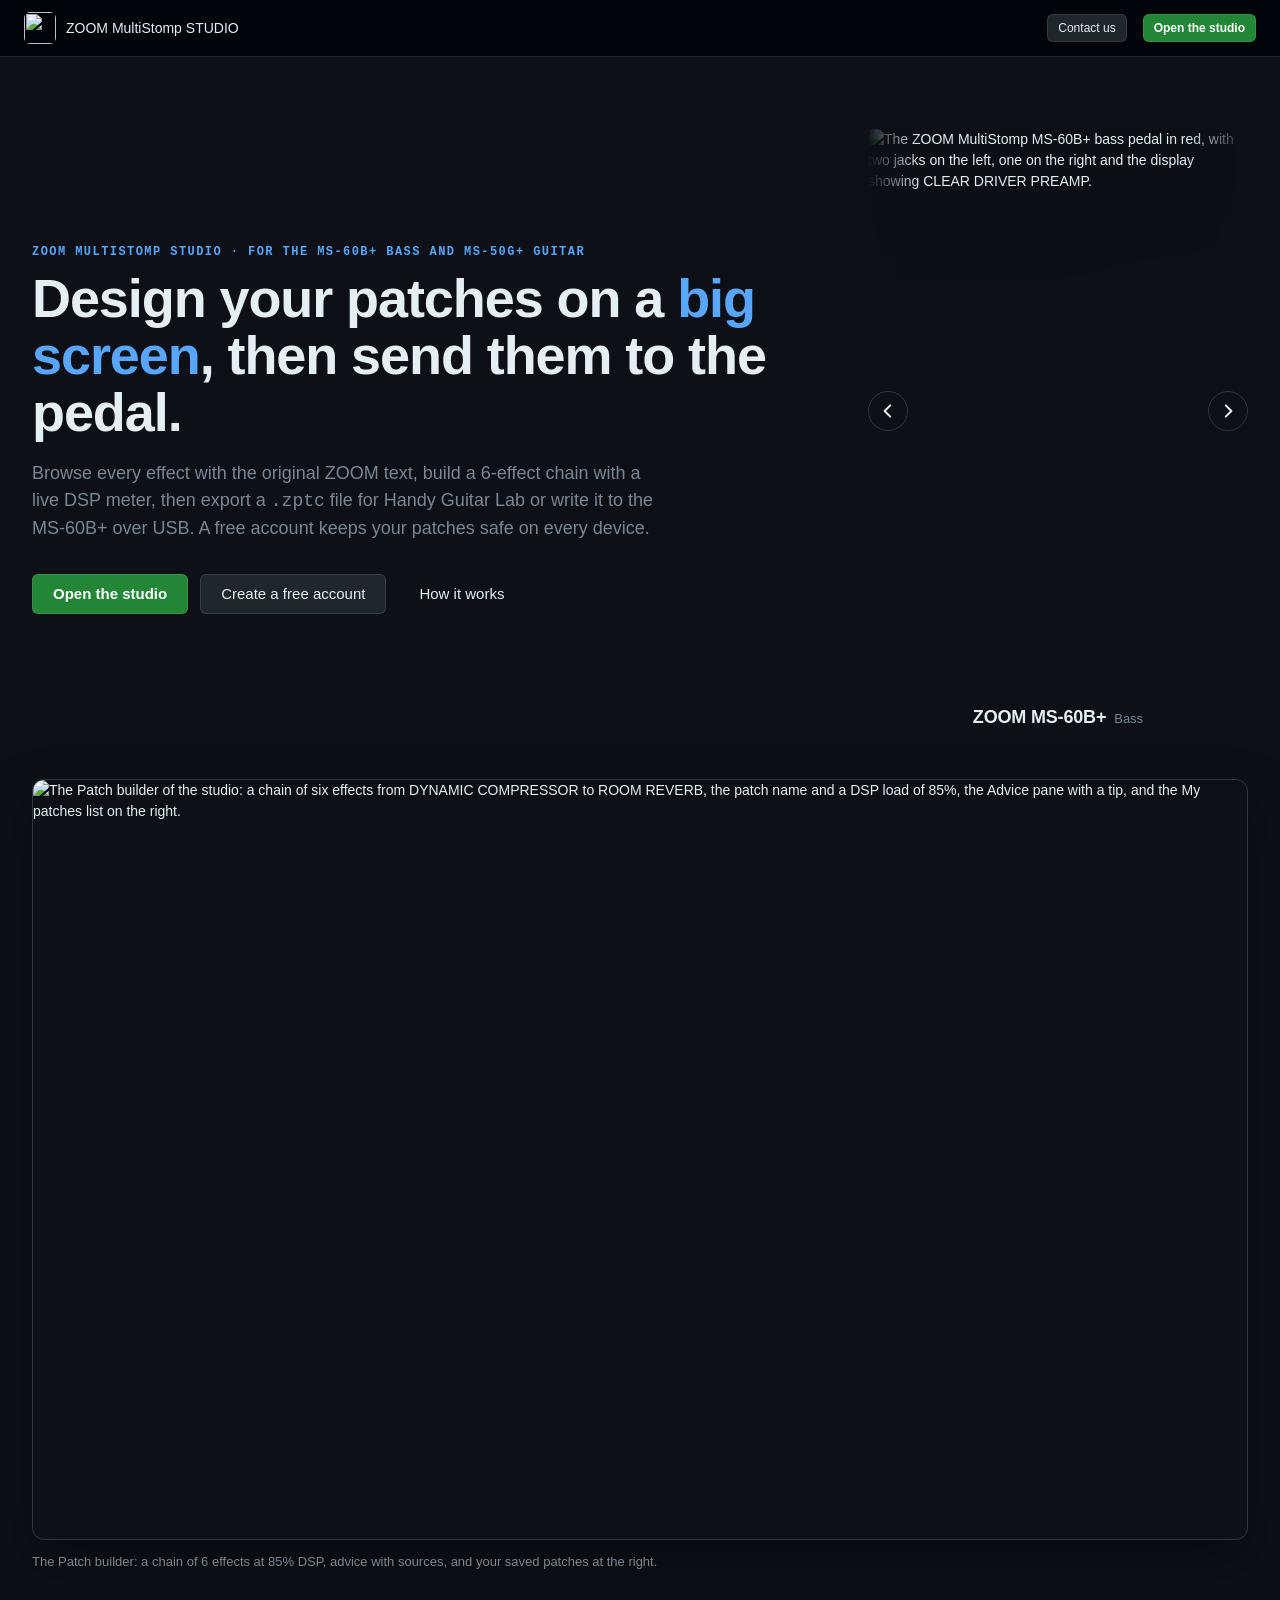
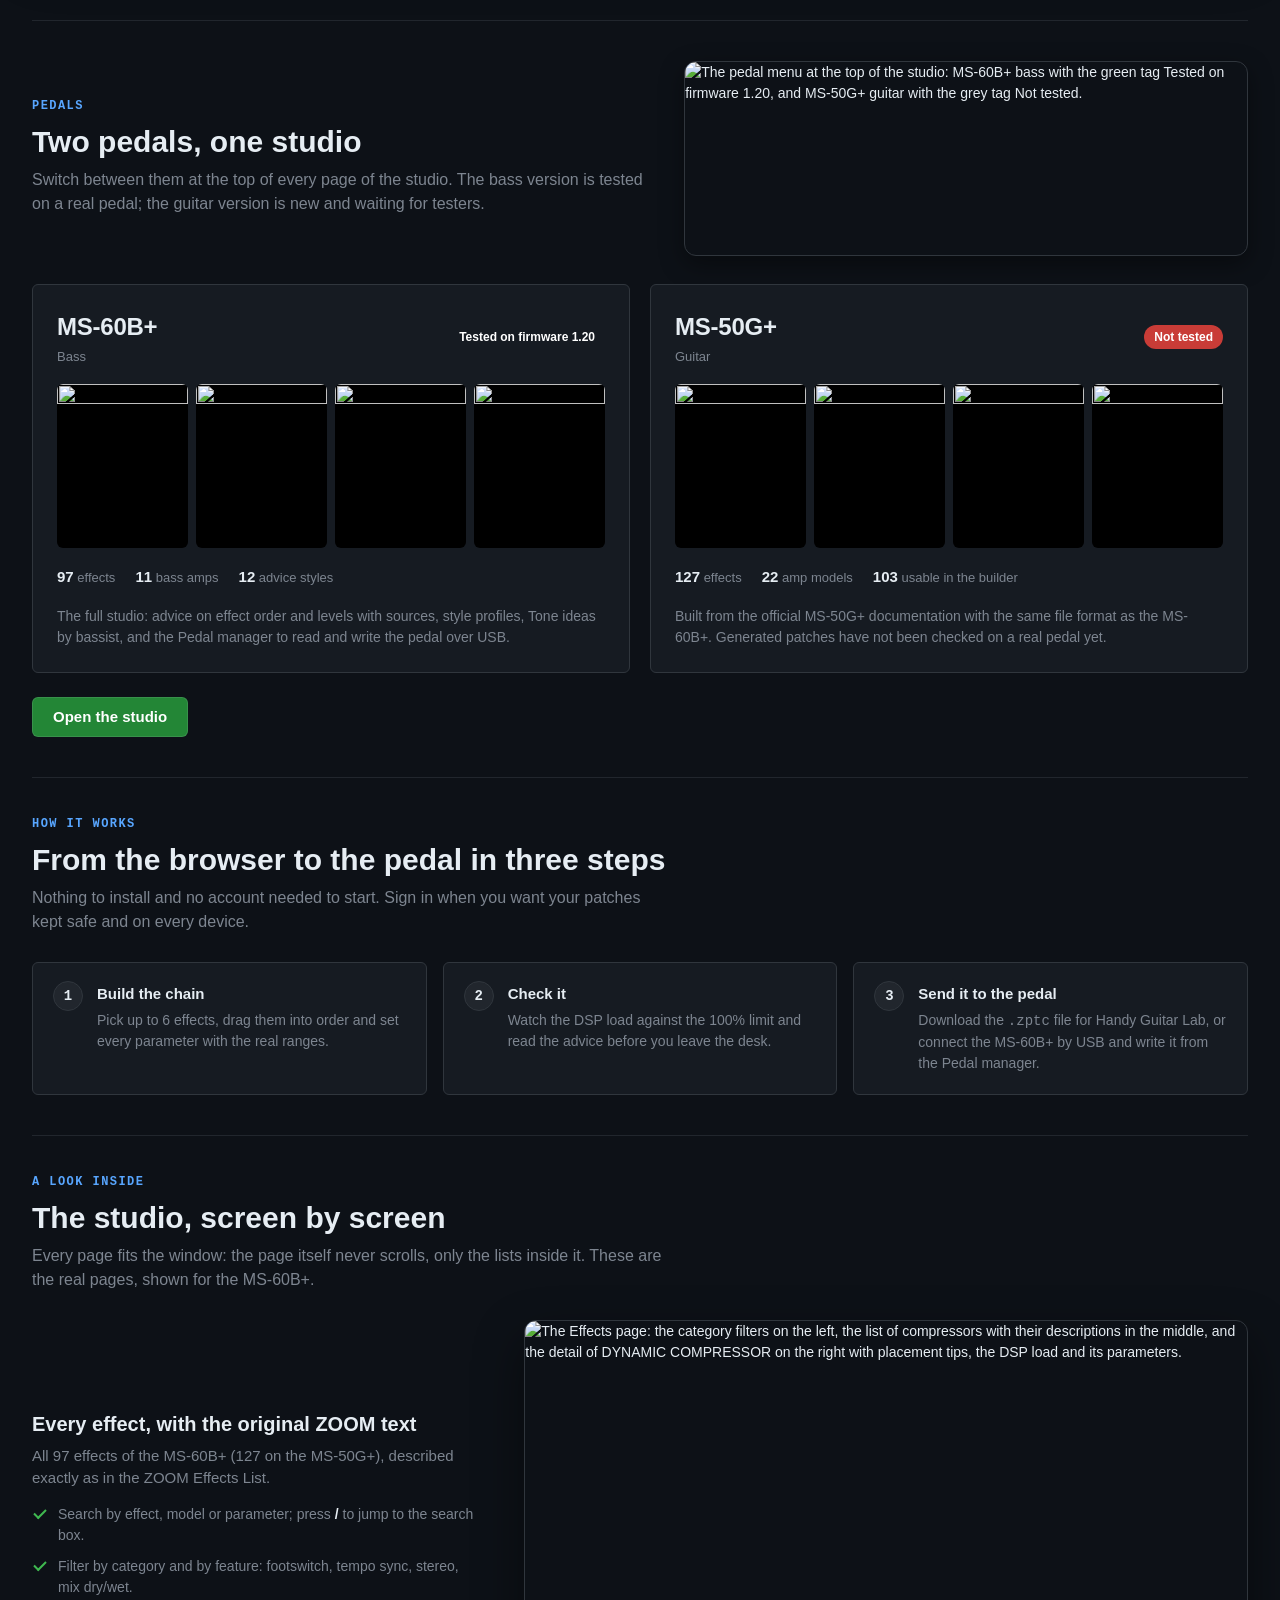
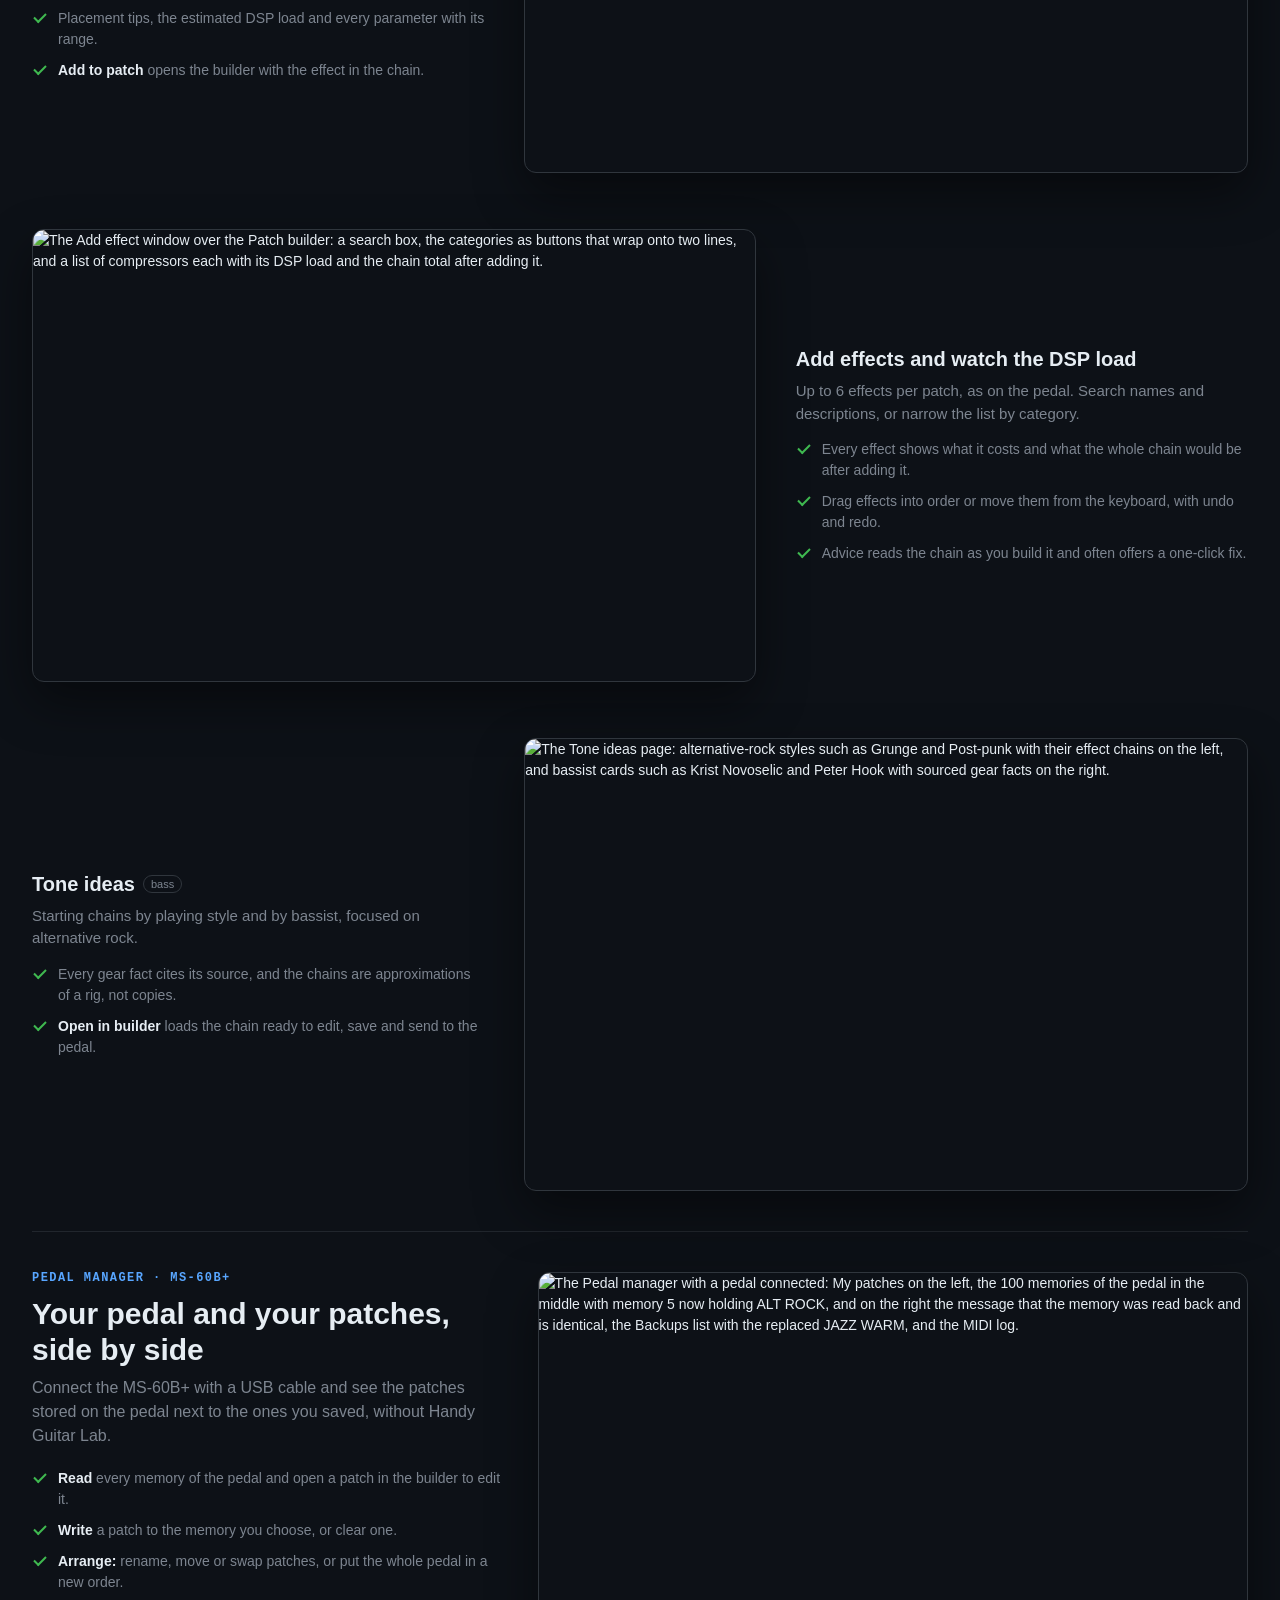
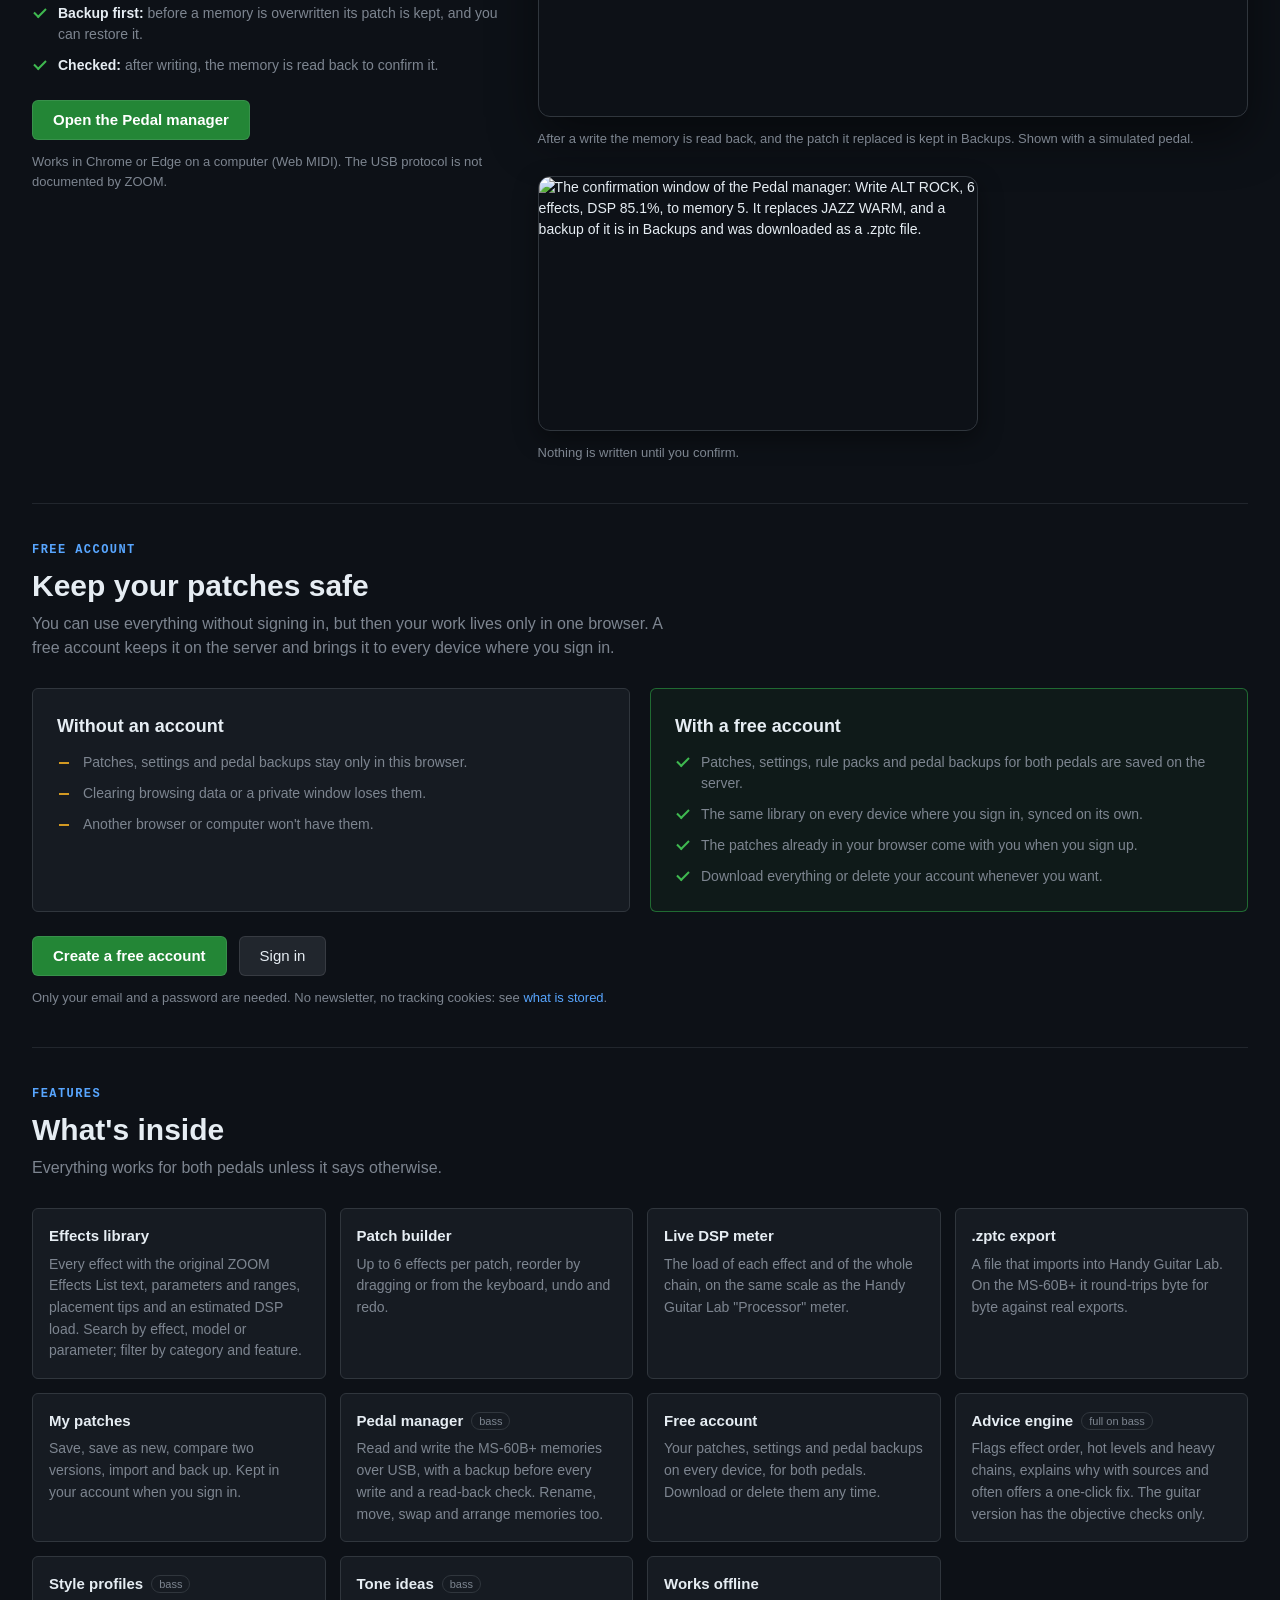
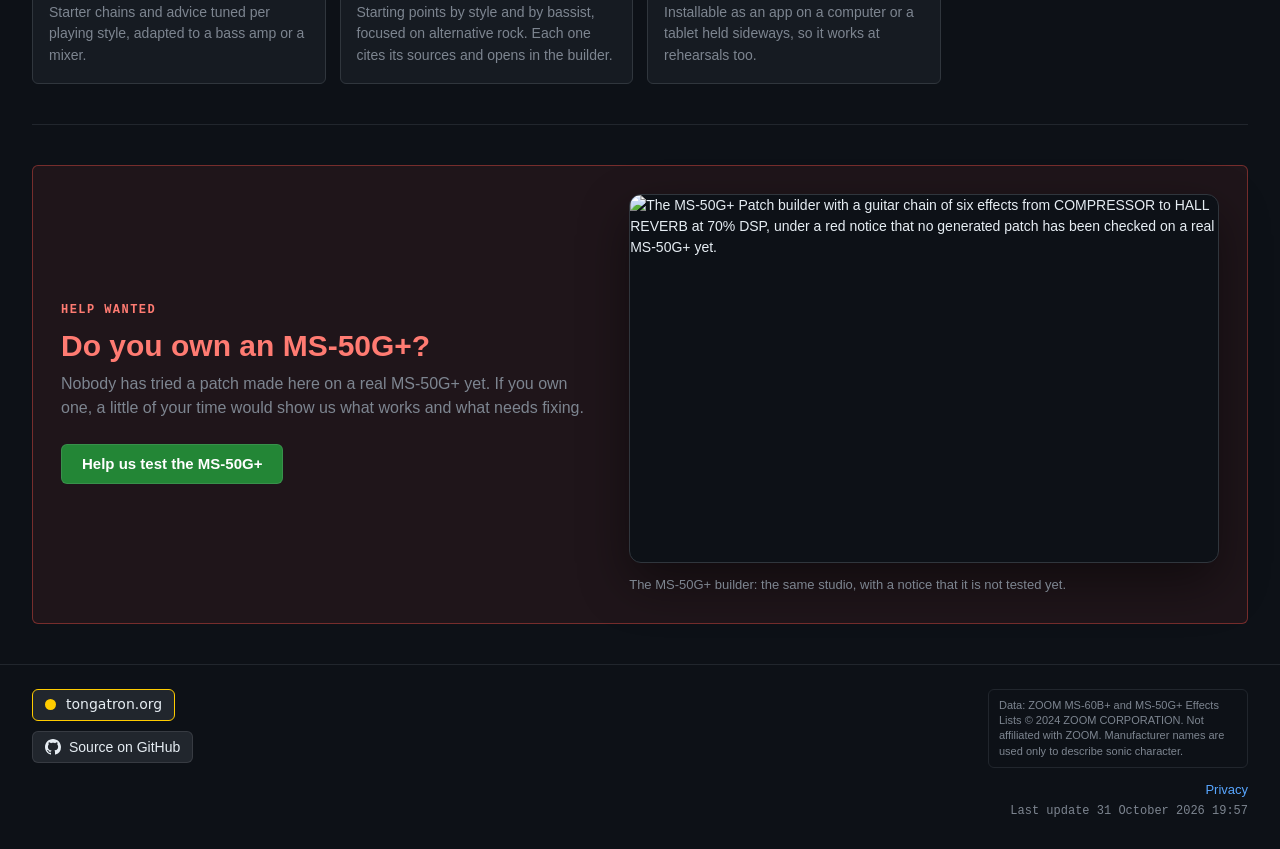
==== commit 0d5235cc: "Link pedal memories to existing My patches" ====
--- a/site/index.html
+++ b/site/index.html
@@ -407,7 +407,7 @@
         <span class="gh-data">Data: ZOOM MS-60B+ and MS-50G+ Effects Lists © 2024 ZOOM CORPORATION. Not affiliated with ZOOM. Manufacturer names are used only to describe sonic character.</span>
         <div class="gh-footer-meta">
           <a class="gh-privacy" href="privacy.html">Privacy</a>
-          <time class="gh-updated" datetime="2026-10-31T18:47Z">Last update 31 October 2026 19:47</time>
+          <time class="gh-updated" datetime="2026-10-31T18:57Z">Last update 31 October 2026 19:57</time>
         </div>
       </div>
     </footer>
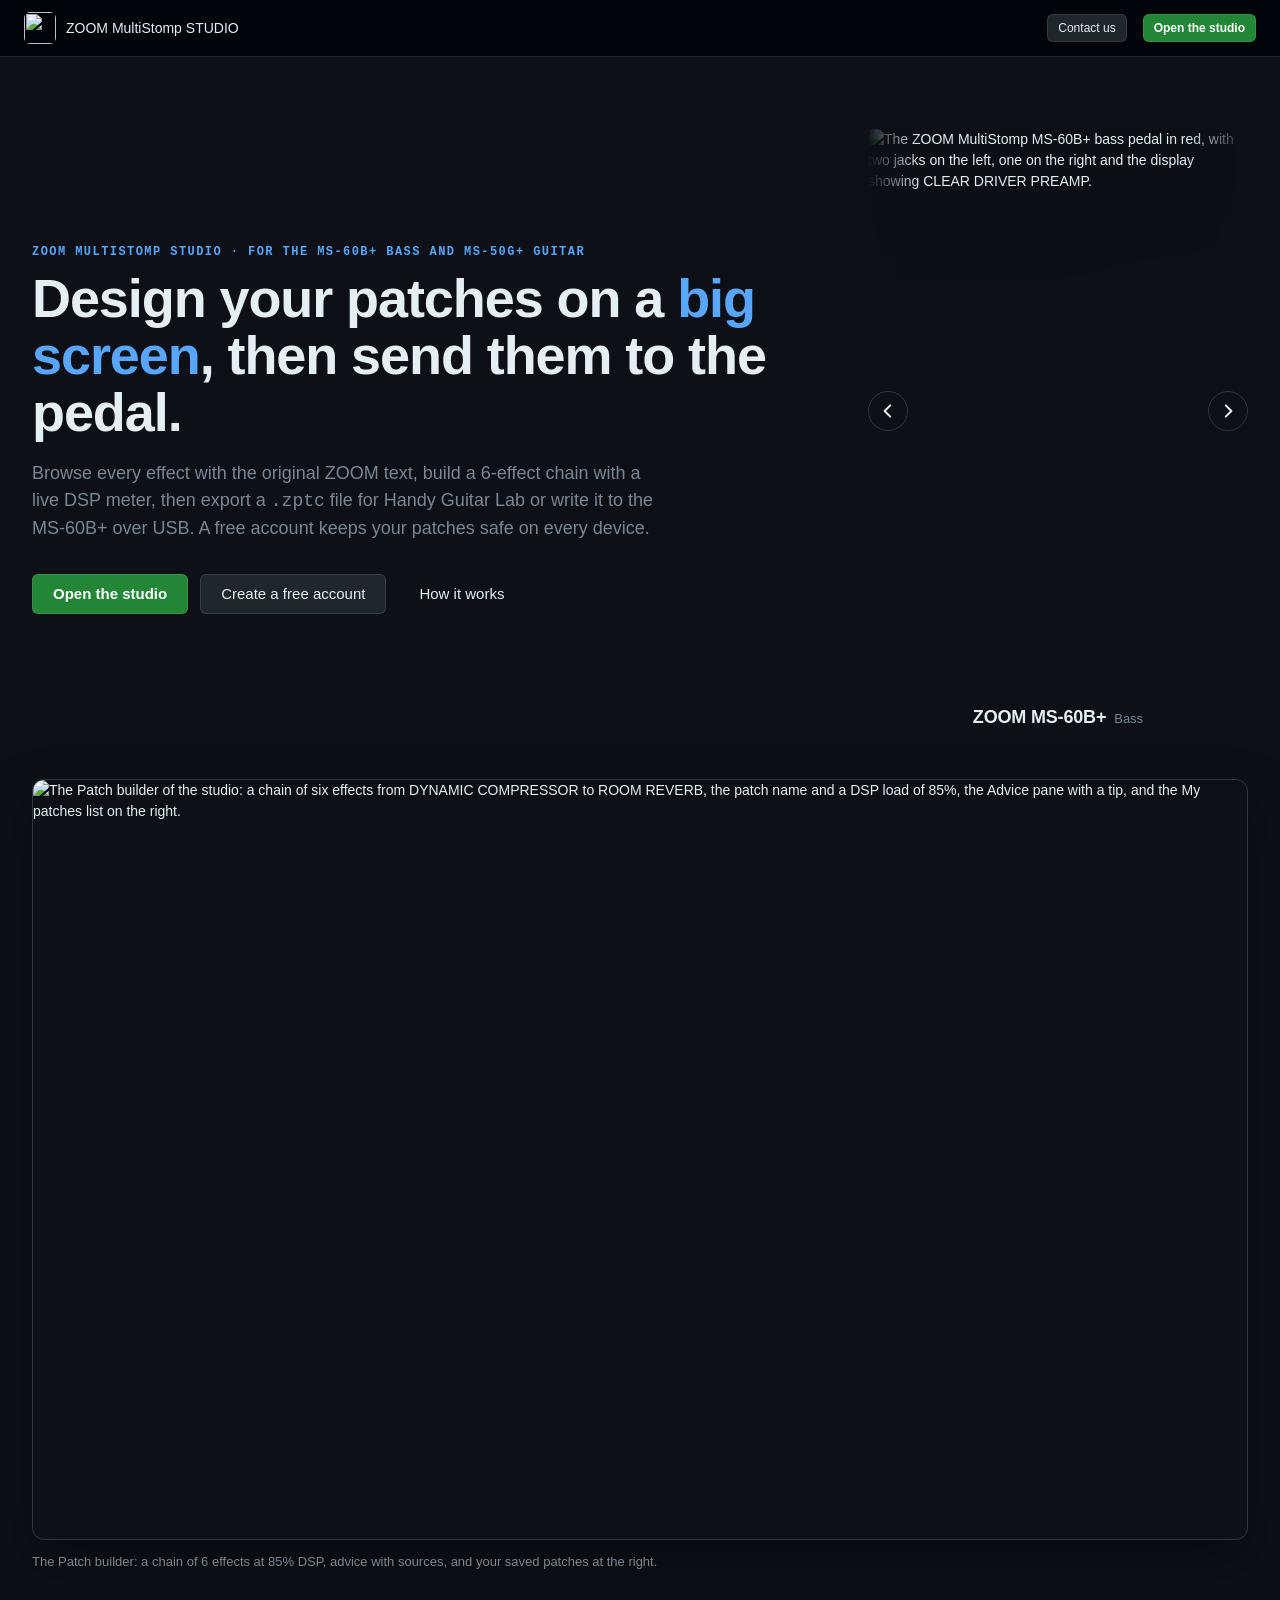
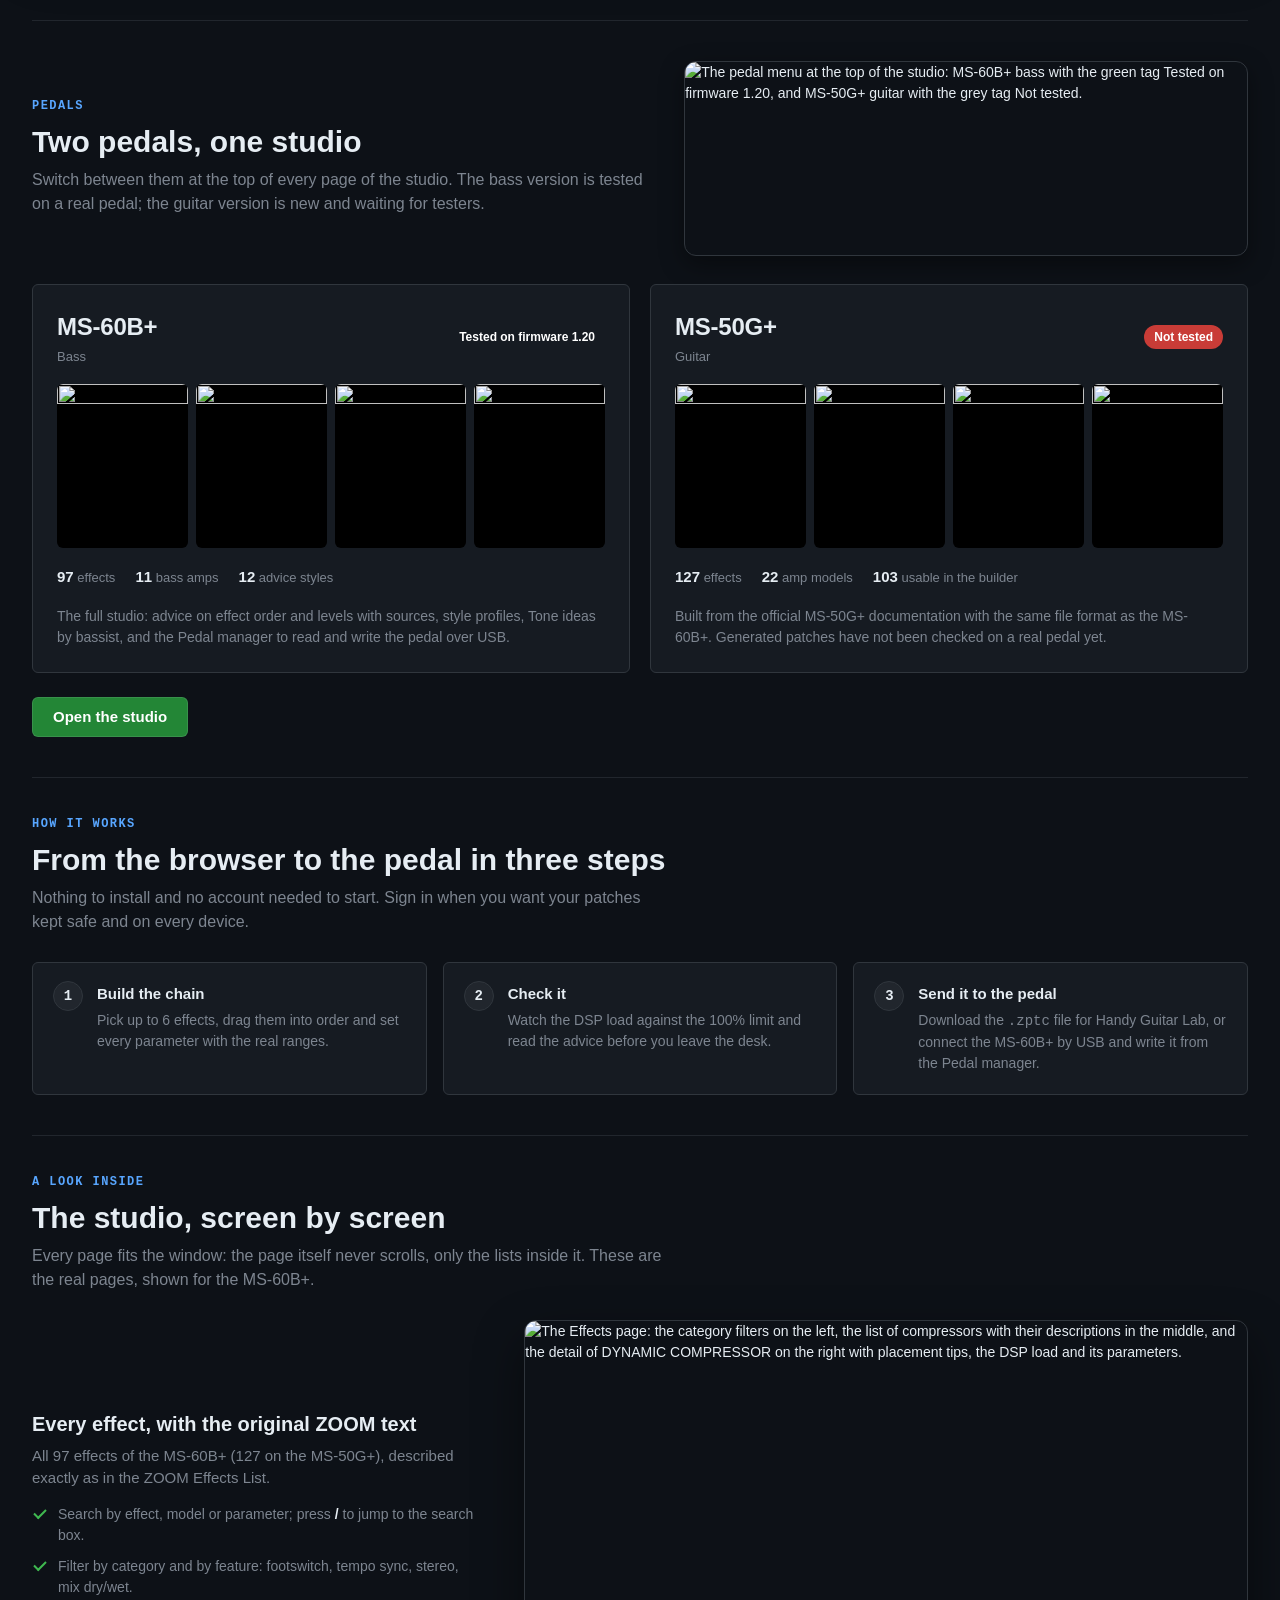
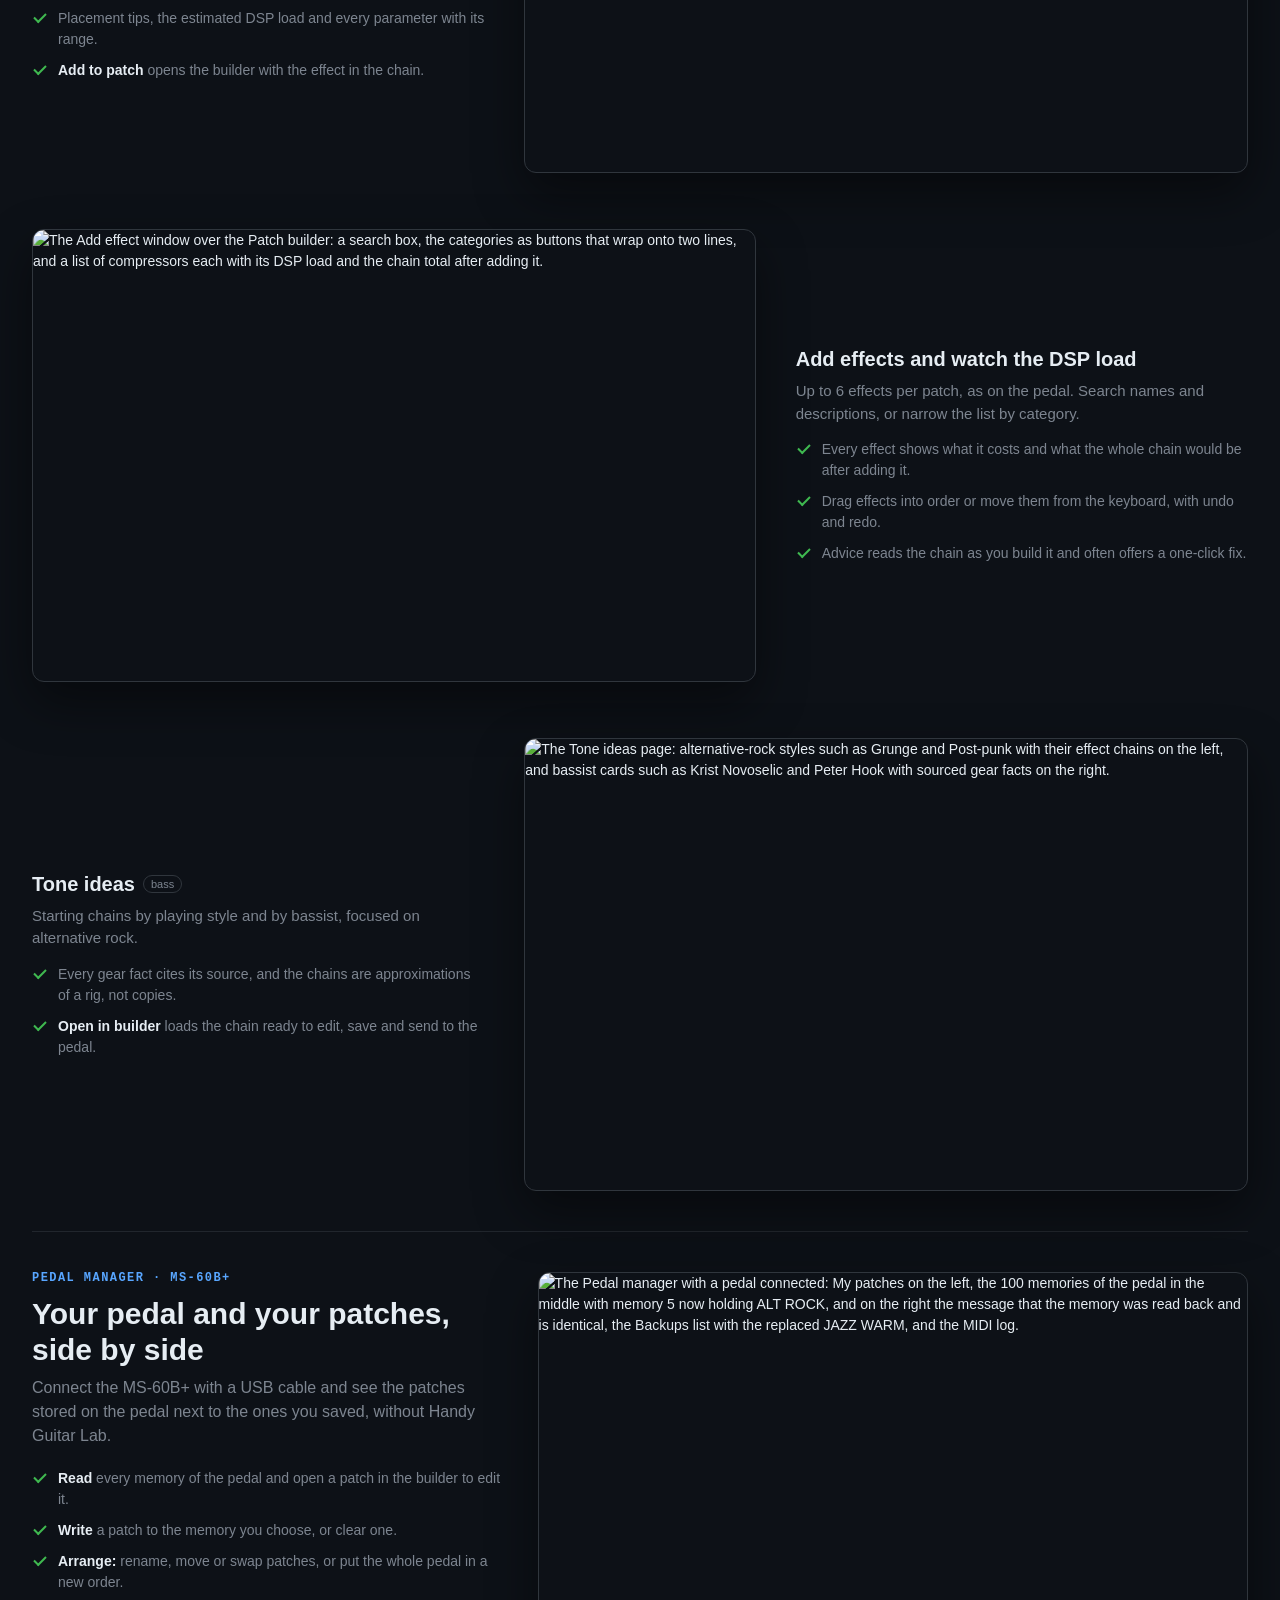
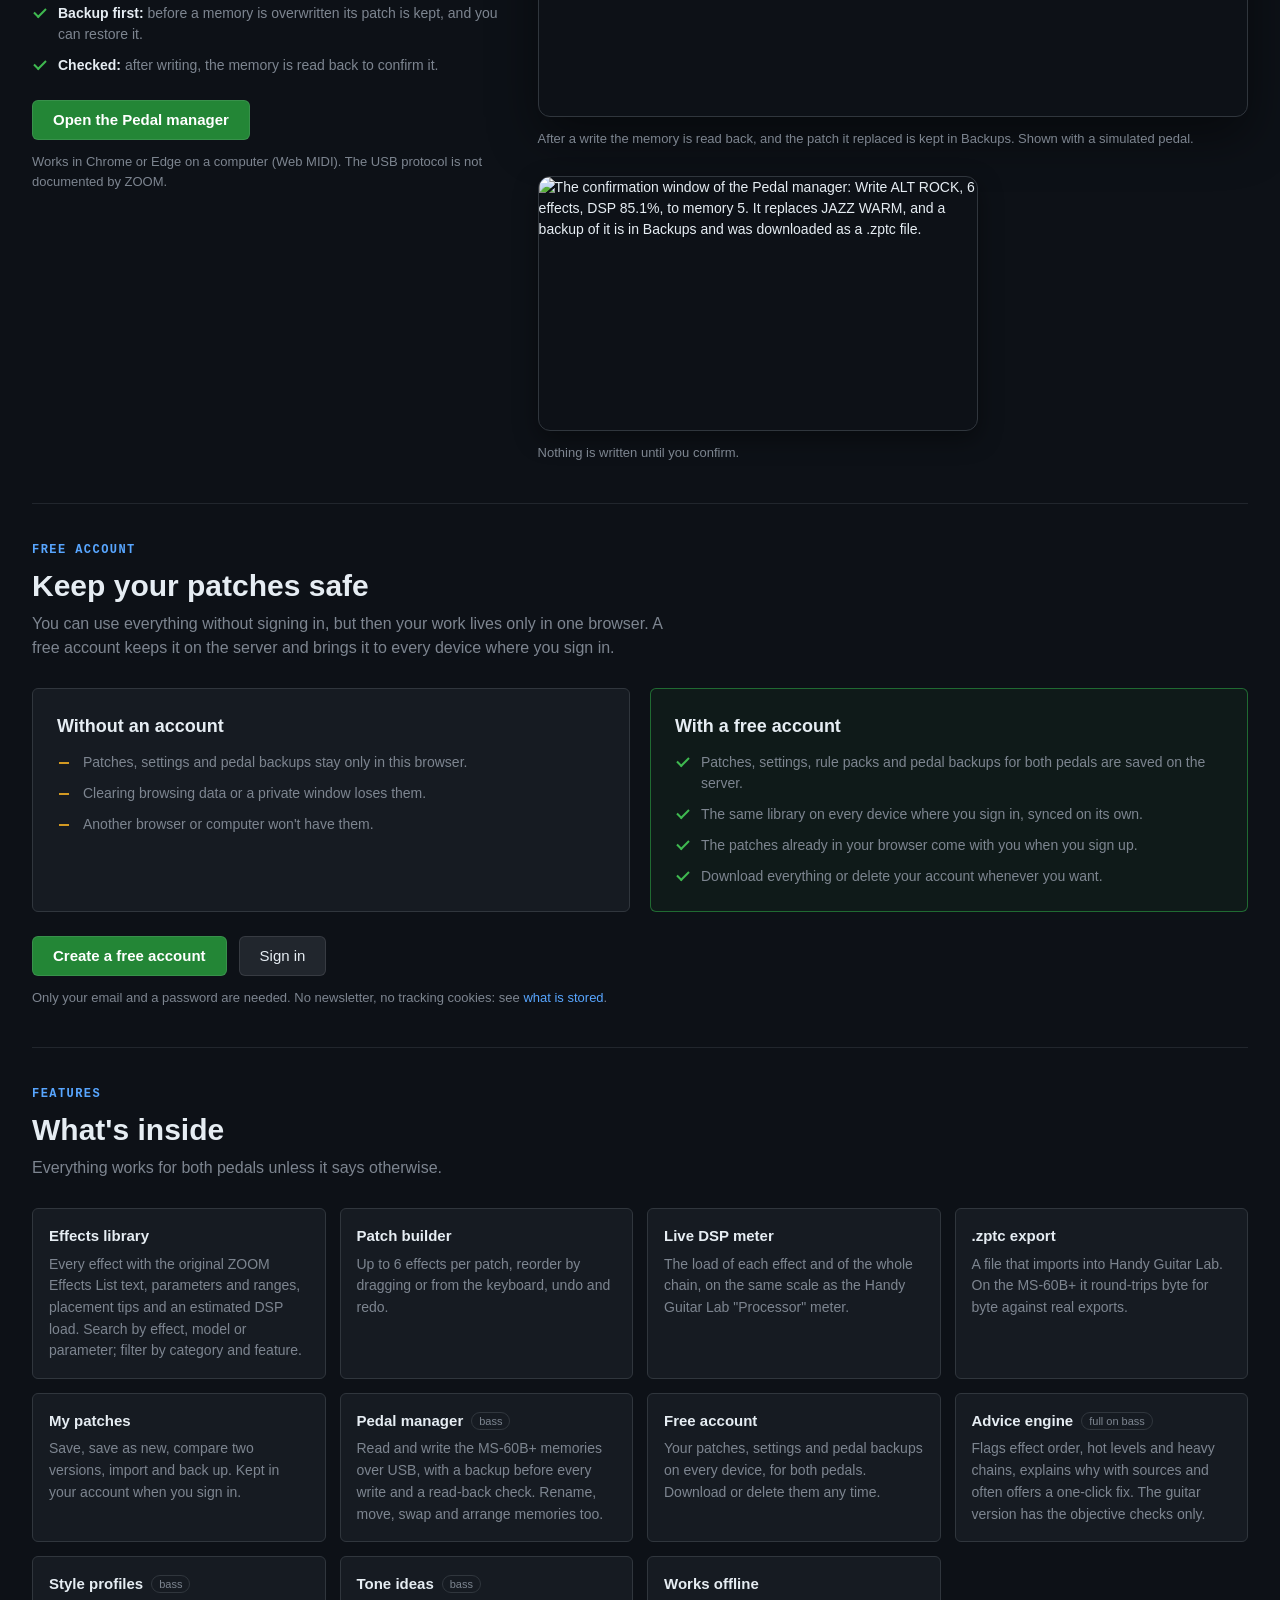
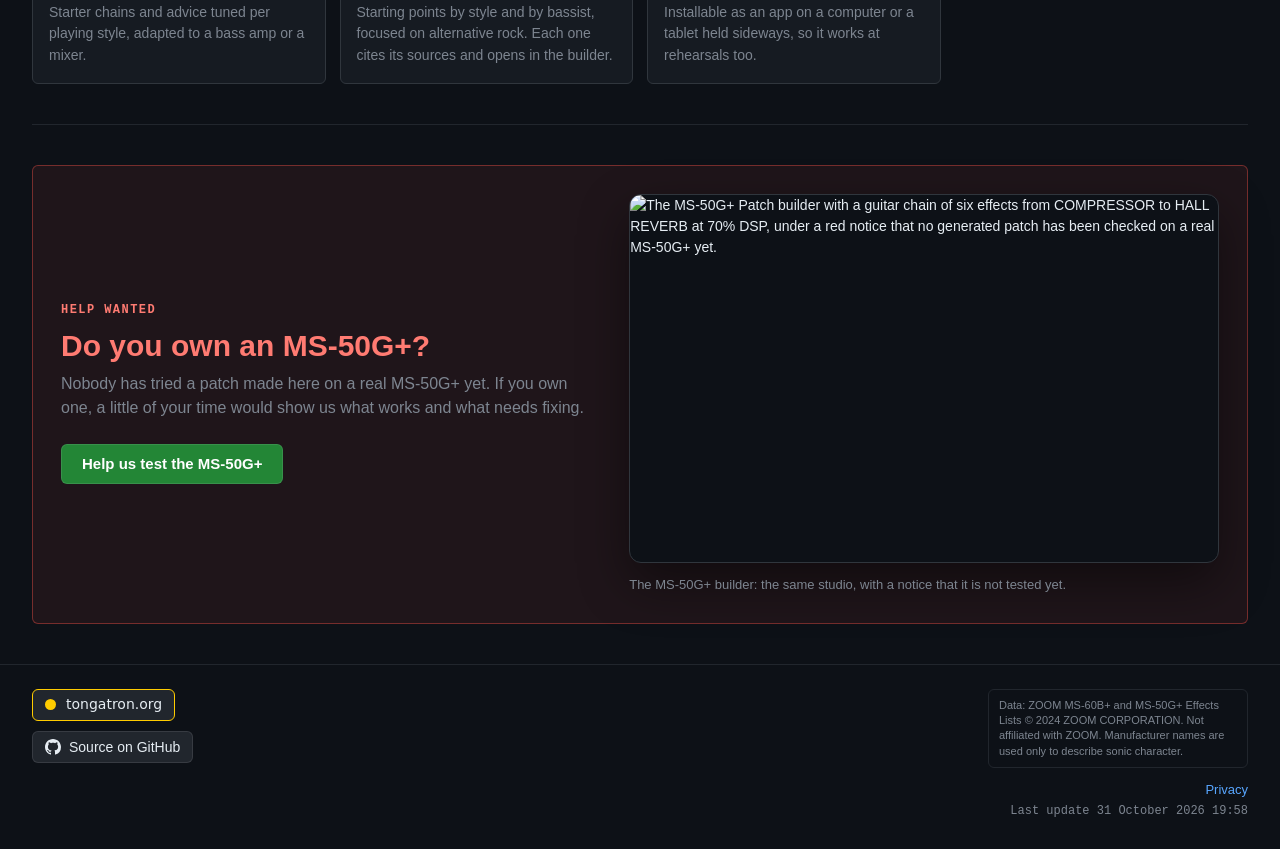
==== commit b5aeec8f: "Disambiguate linked patch choices" ====
--- a/site/index.html
+++ b/site/index.html
@@ -407,7 +407,7 @@
         <span class="gh-data">Data: ZOOM MS-60B+ and MS-50G+ Effects Lists © 2024 ZOOM CORPORATION. Not affiliated with ZOOM. Manufacturer names are used only to describe sonic character.</span>
         <div class="gh-footer-meta">
           <a class="gh-privacy" href="privacy.html">Privacy</a>
-          <time class="gh-updated" datetime="2026-10-31T18:57Z">Last update 31 October 2026 19:57</time>
+          <time class="gh-updated" datetime="2026-10-31T18:58Z">Last update 31 October 2026 19:58</time>
         </div>
       </div>
     </footer>
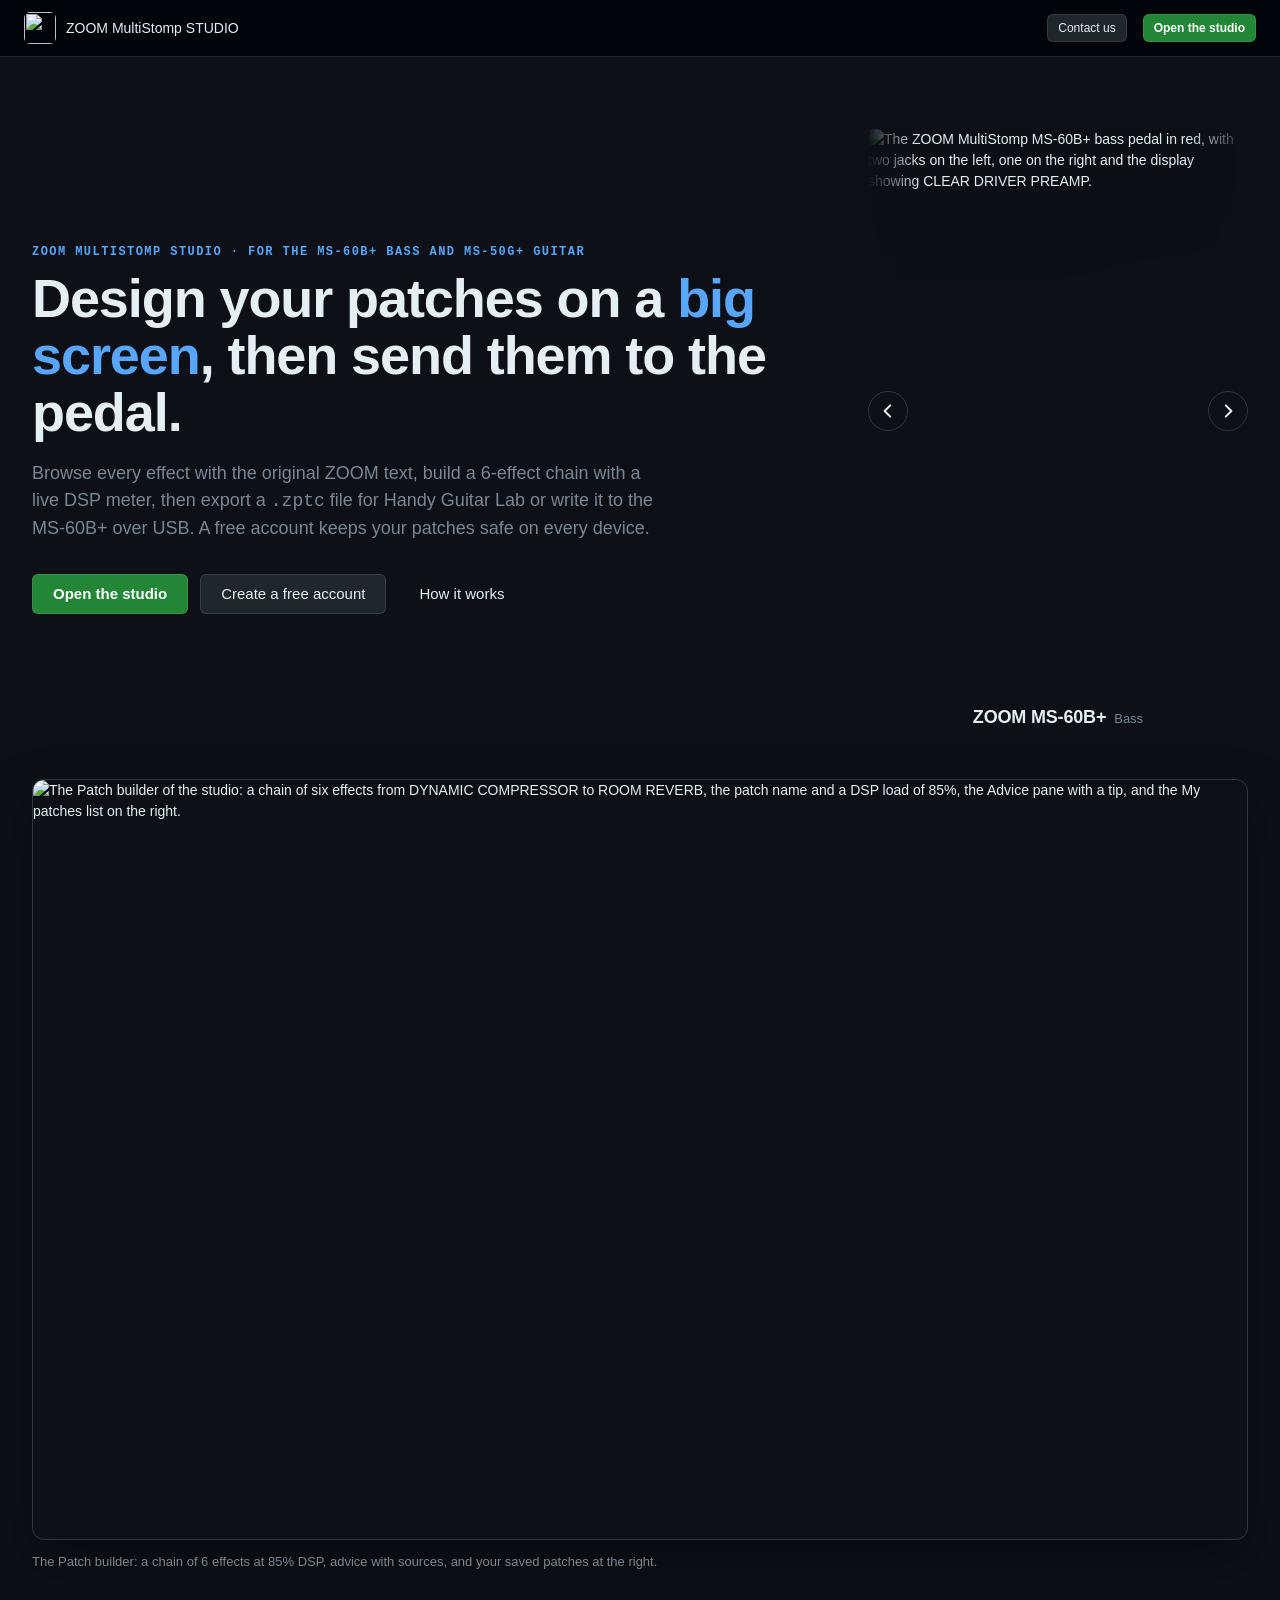
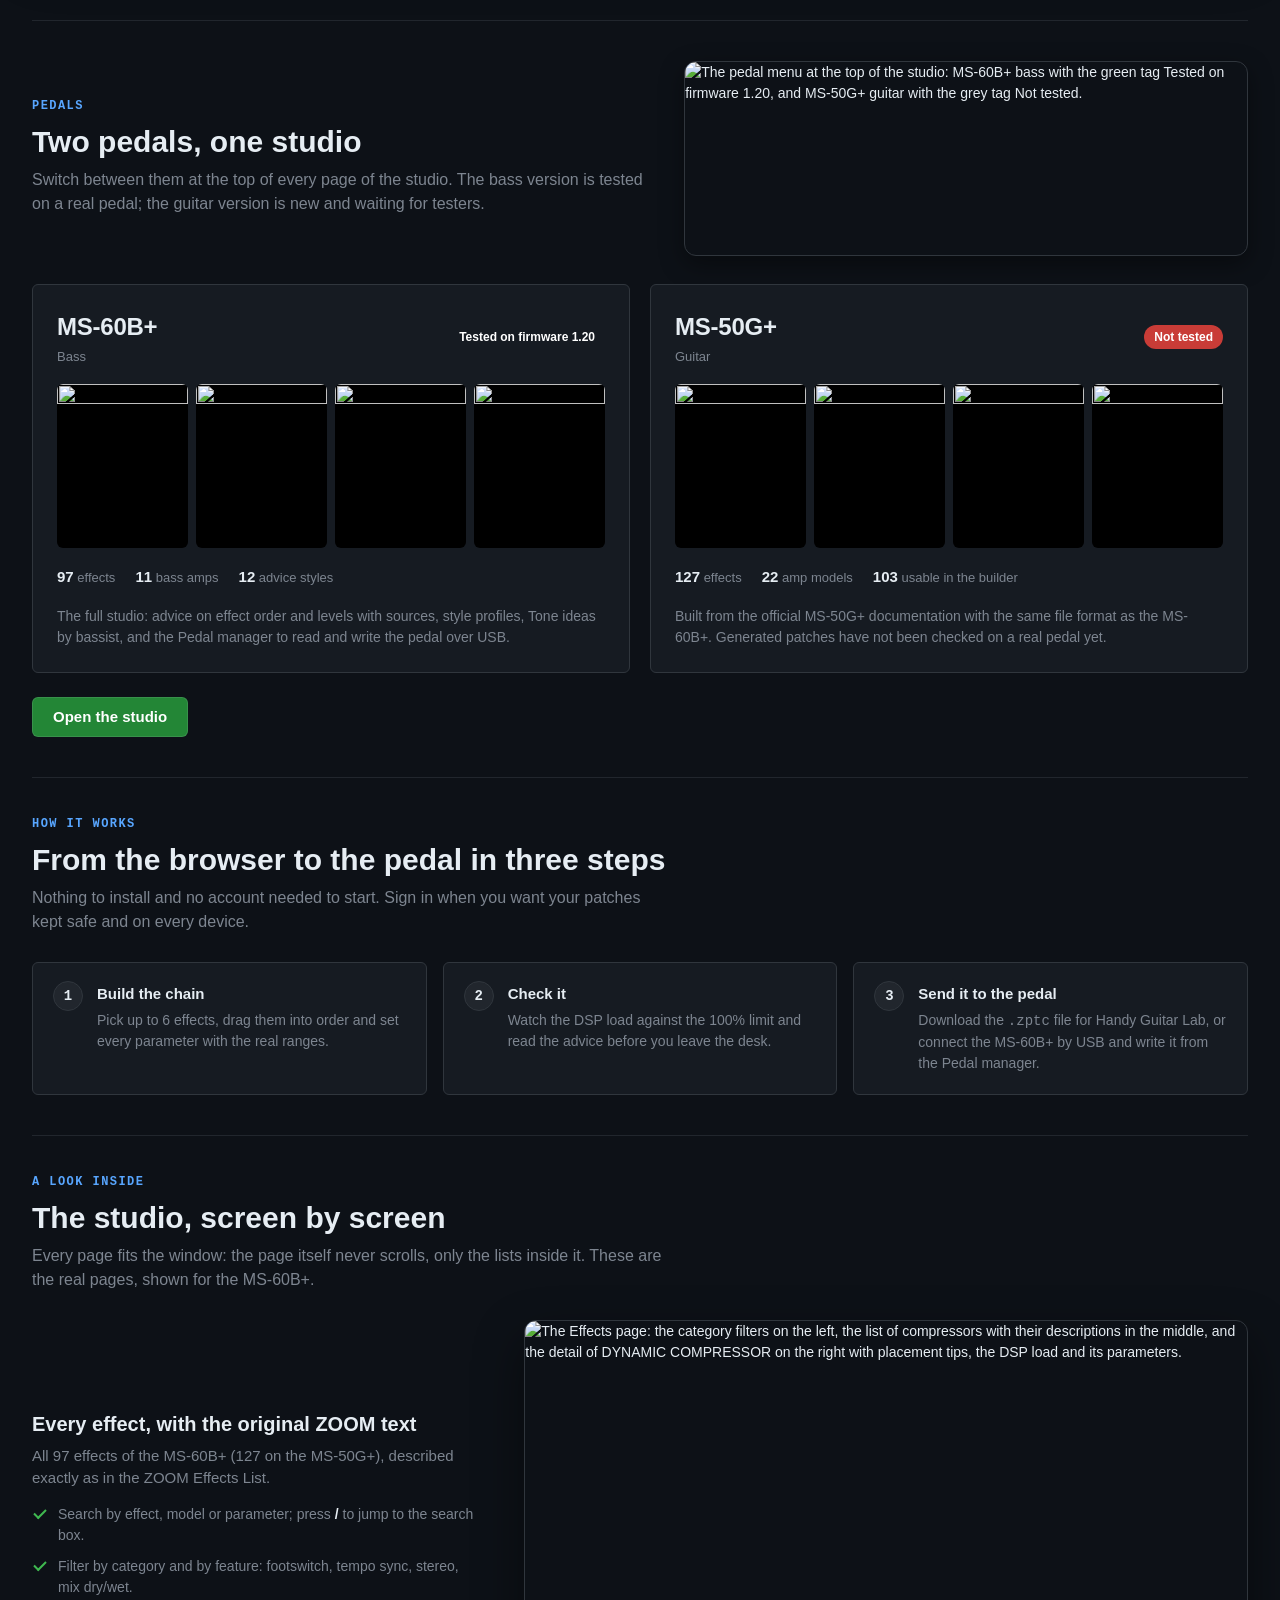
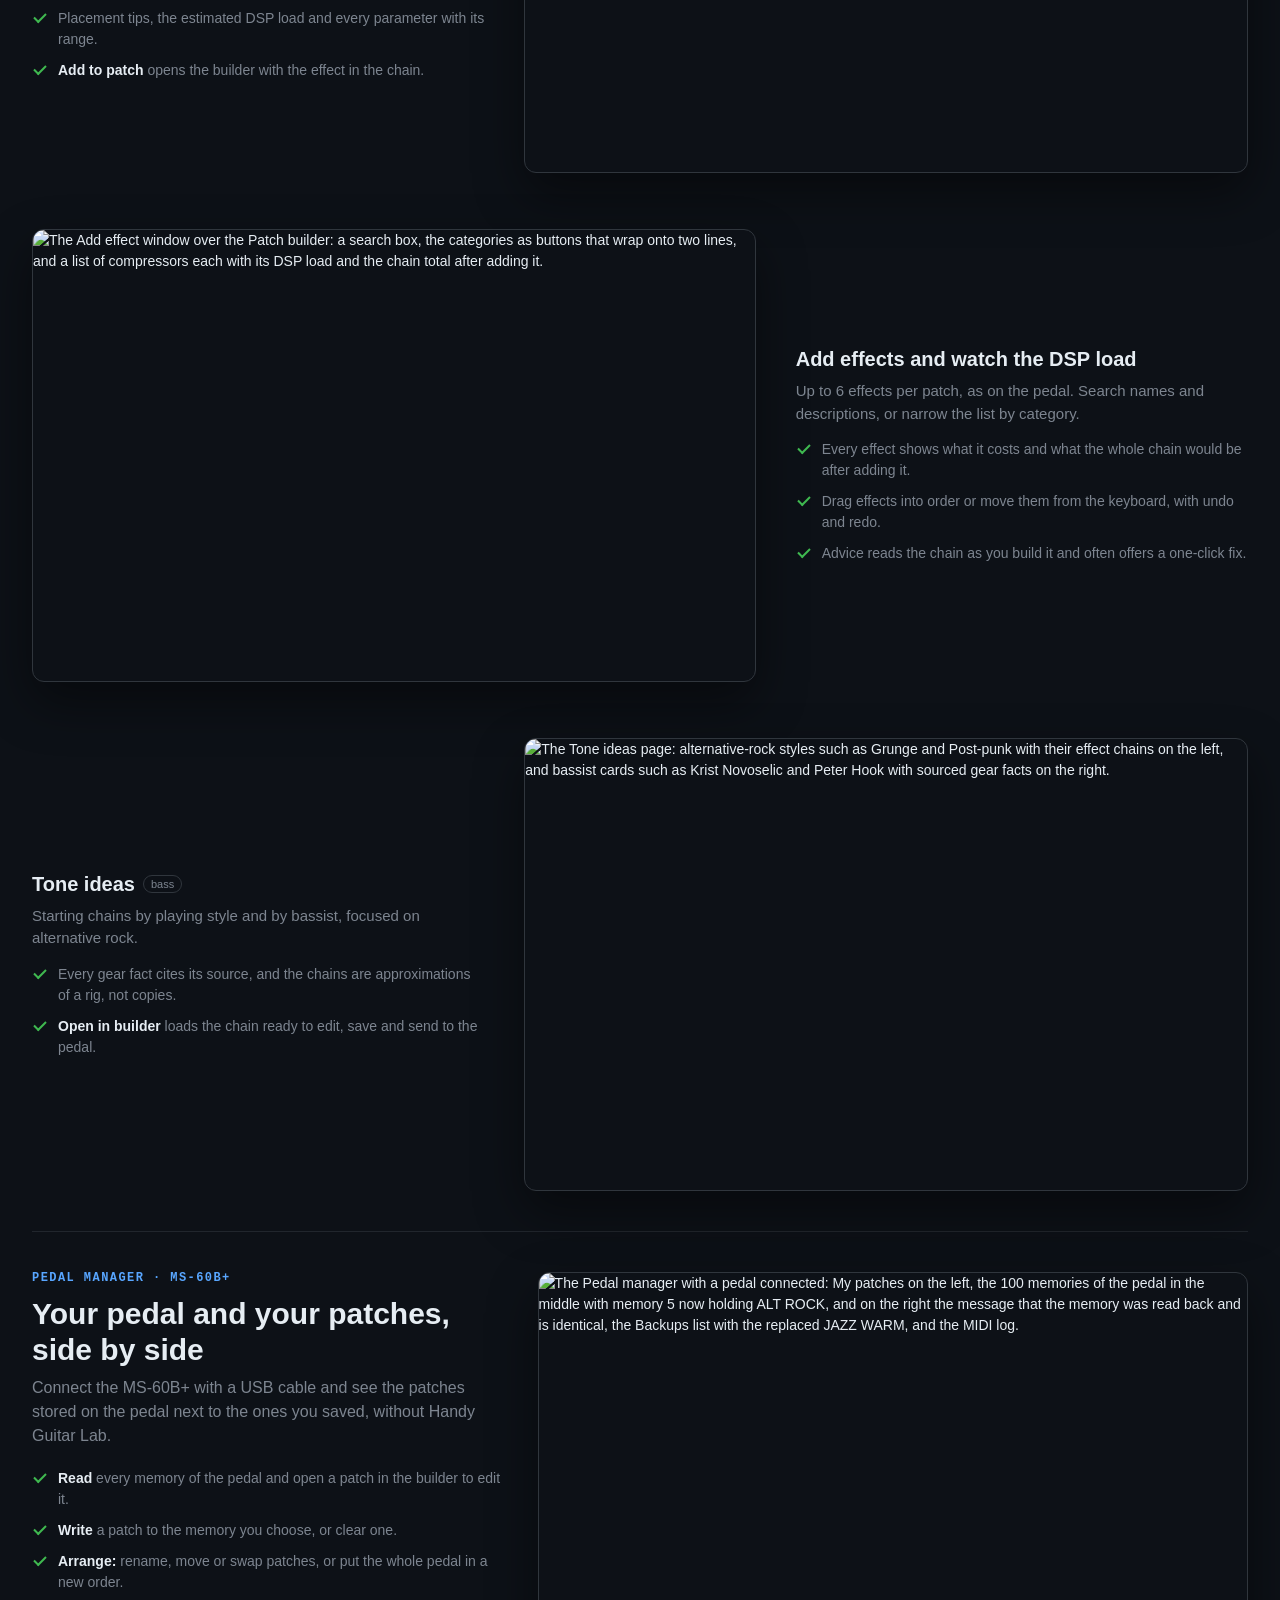
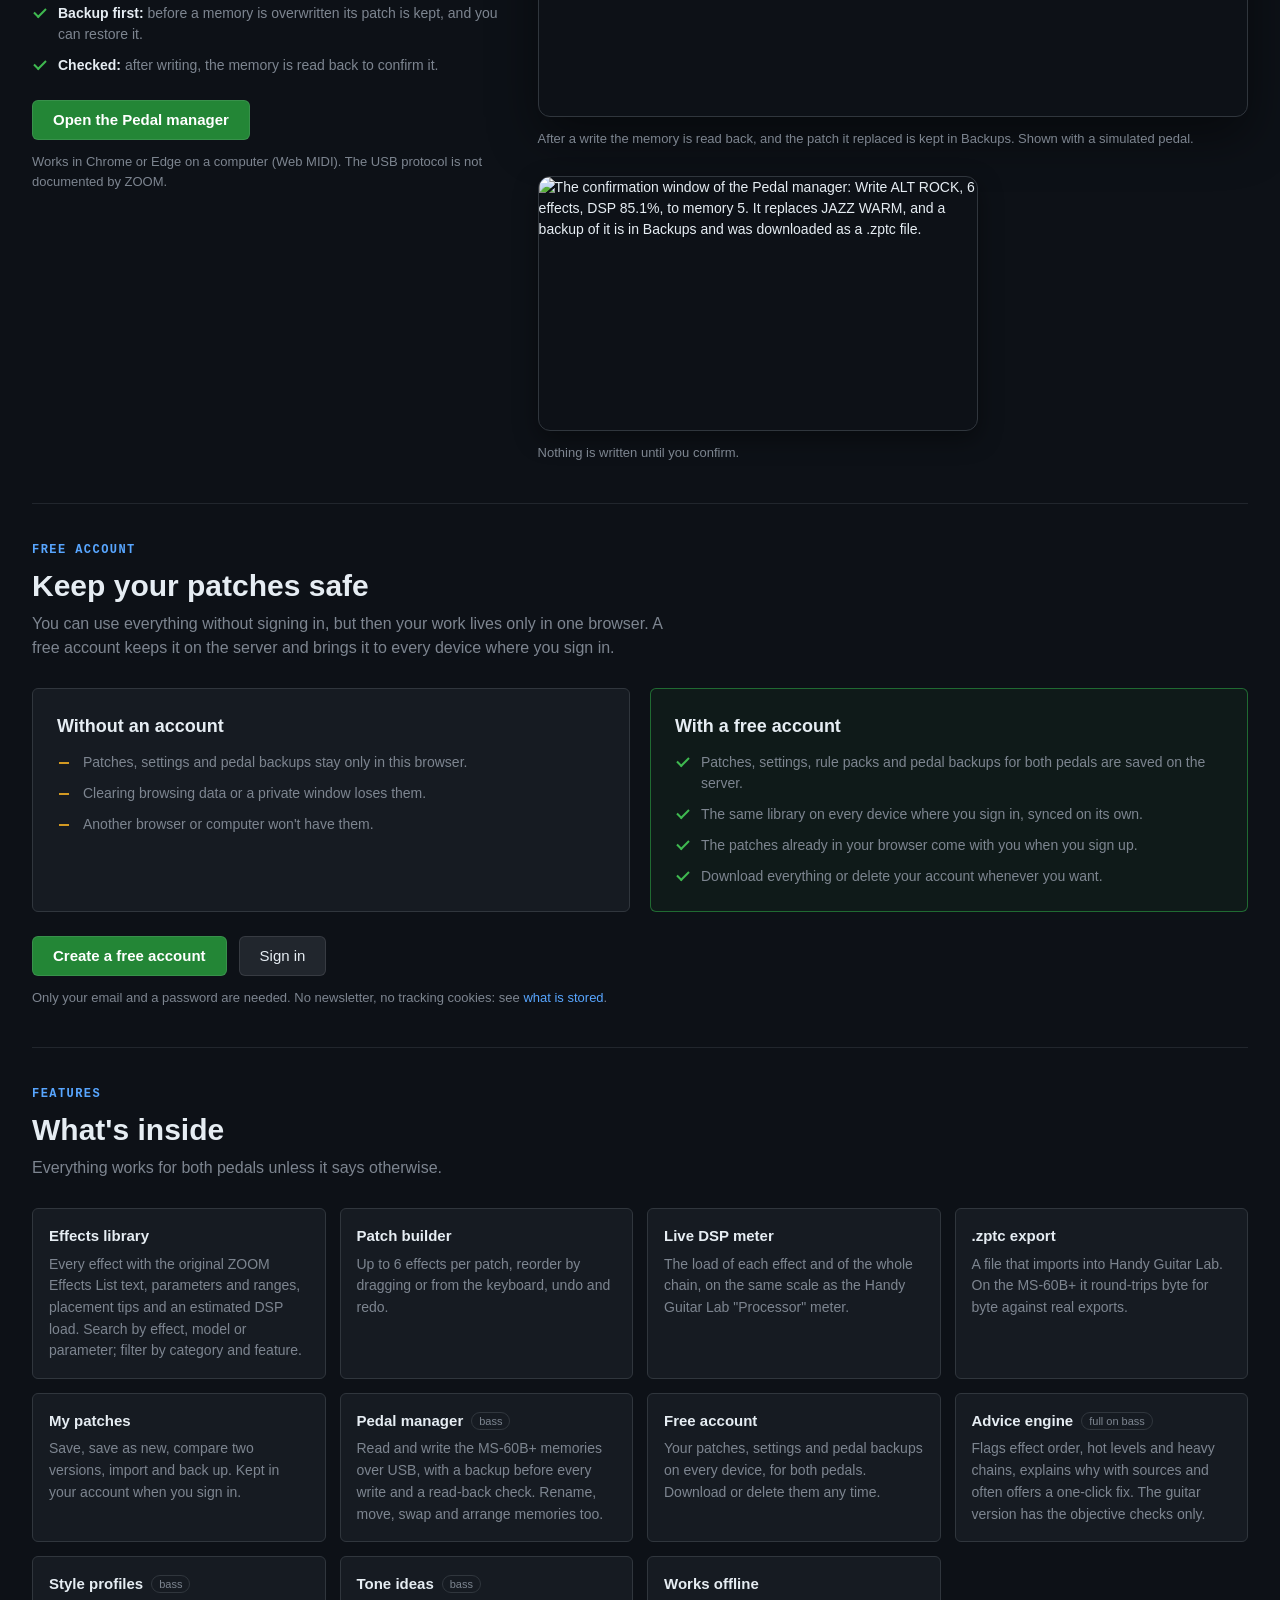
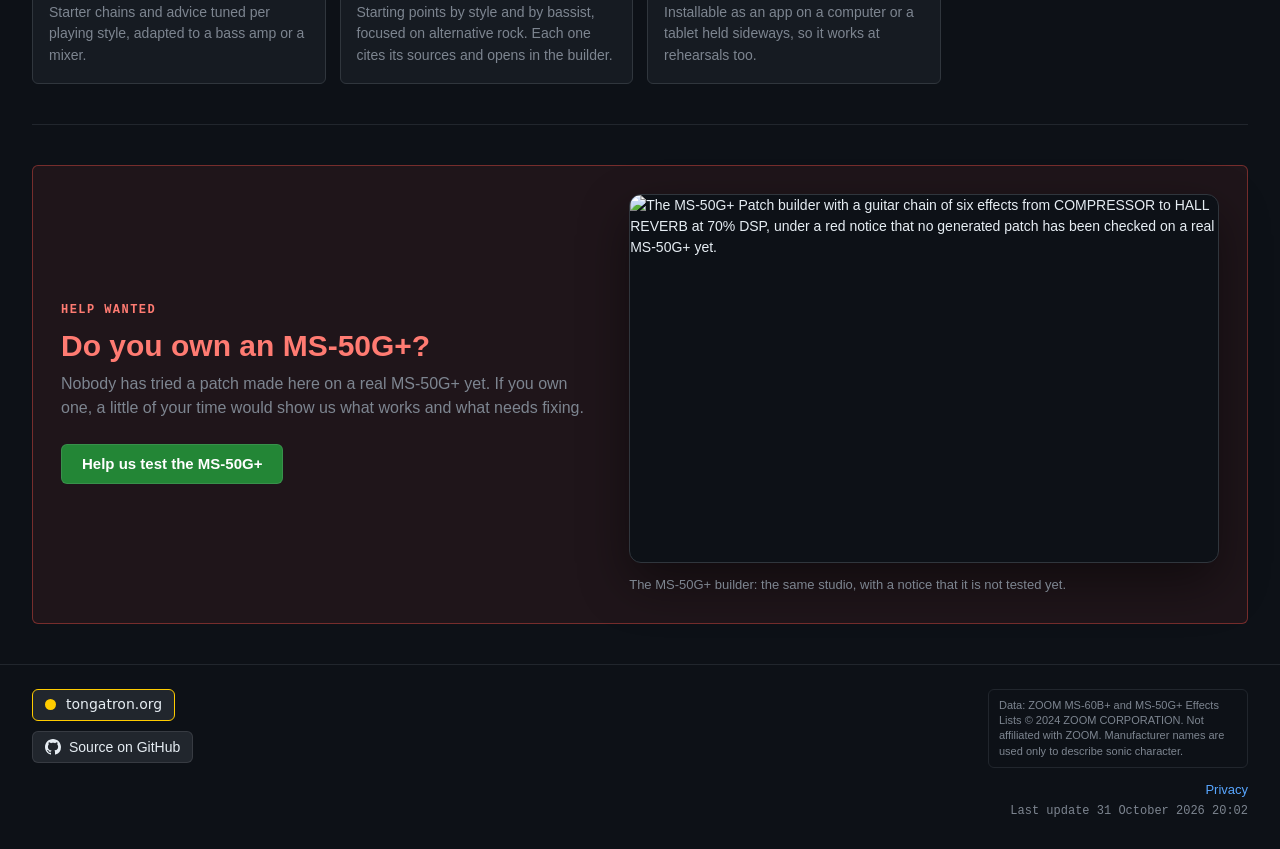
==== commit 1e38b949: "Allow deleting the builder draft" ====
--- a/site/index.html
+++ b/site/index.html
@@ -407,7 +407,7 @@
         <span class="gh-data">Data: ZOOM MS-60B+ and MS-50G+ Effects Lists © 2024 ZOOM CORPORATION. Not affiliated with ZOOM. Manufacturer names are used only to describe sonic character.</span>
         <div class="gh-footer-meta">
           <a class="gh-privacy" href="privacy.html">Privacy</a>
-          <time class="gh-updated" datetime="2026-10-31T18:58Z">Last update 31 October 2026 19:58</time>
+          <time class="gh-updated" datetime="2026-10-31T19:02Z">Last update 31 October 2026 20:02</time>
         </div>
       </div>
     </footer>
